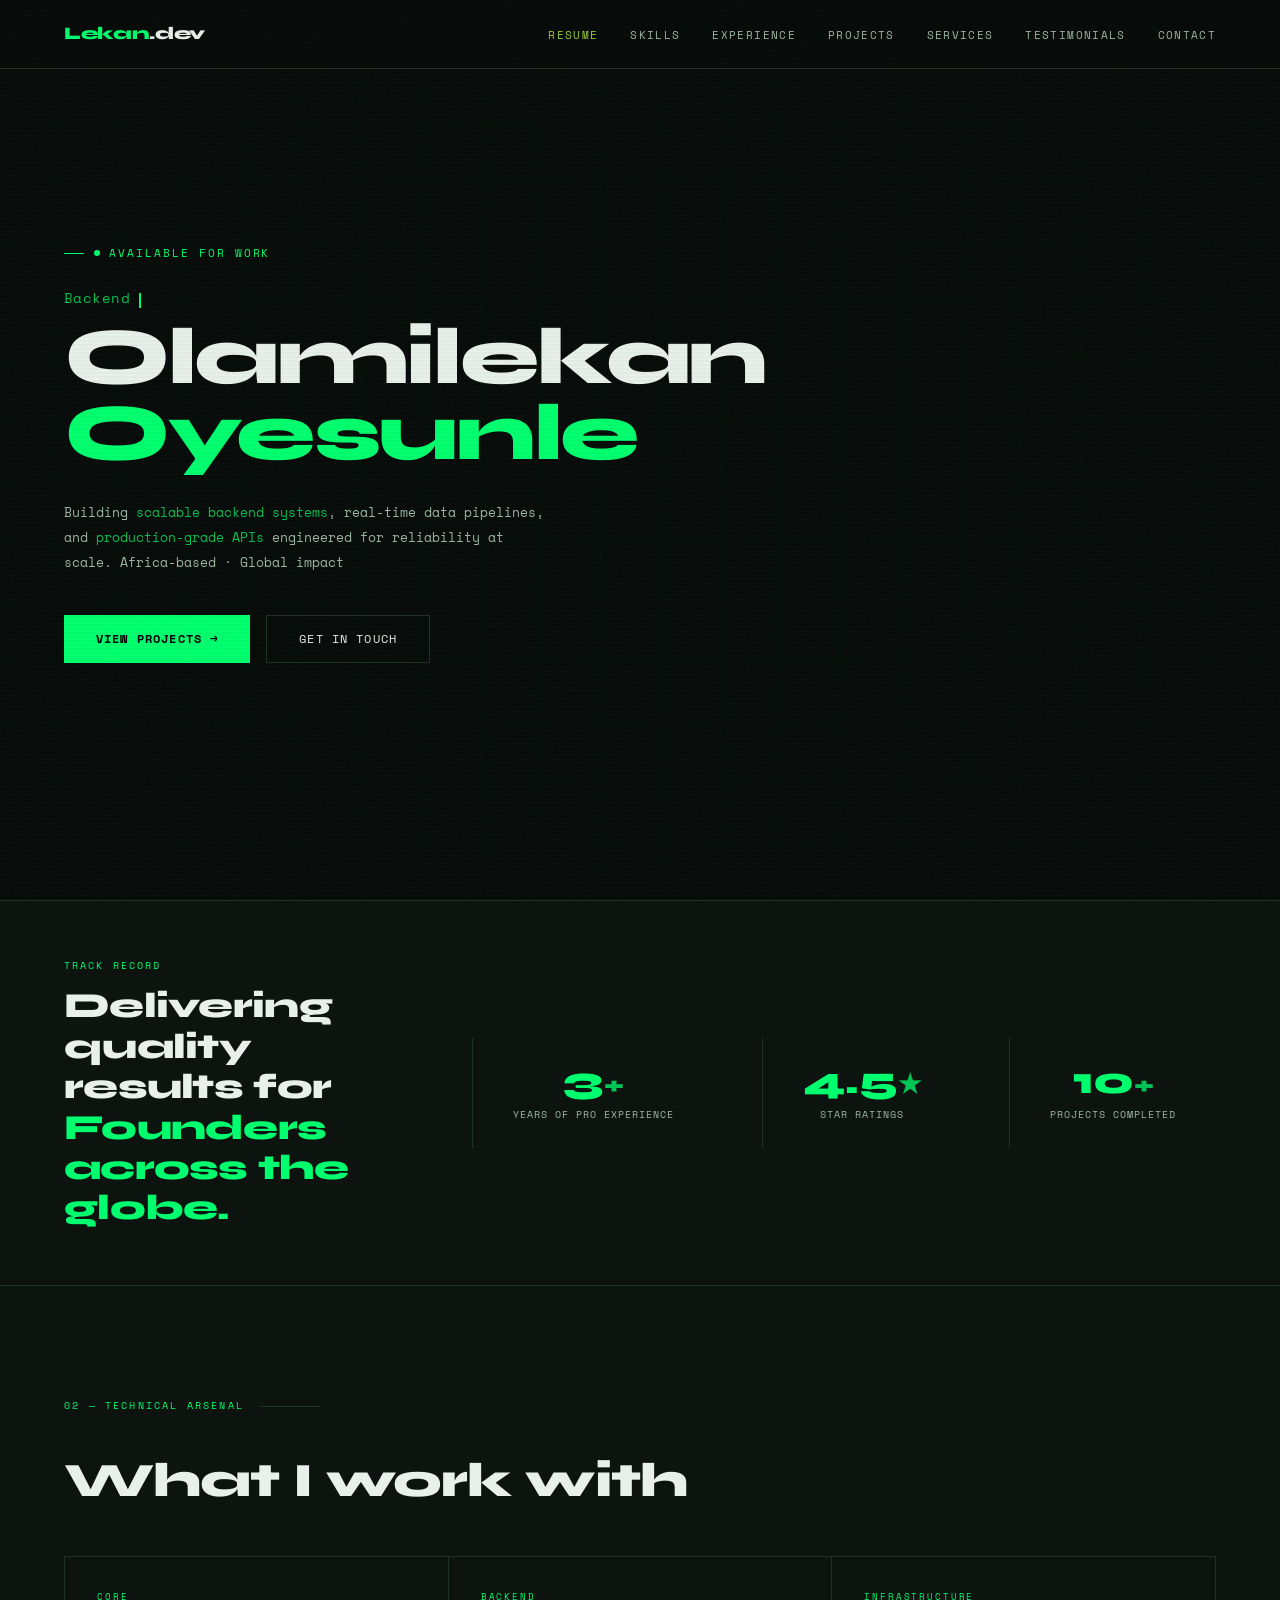
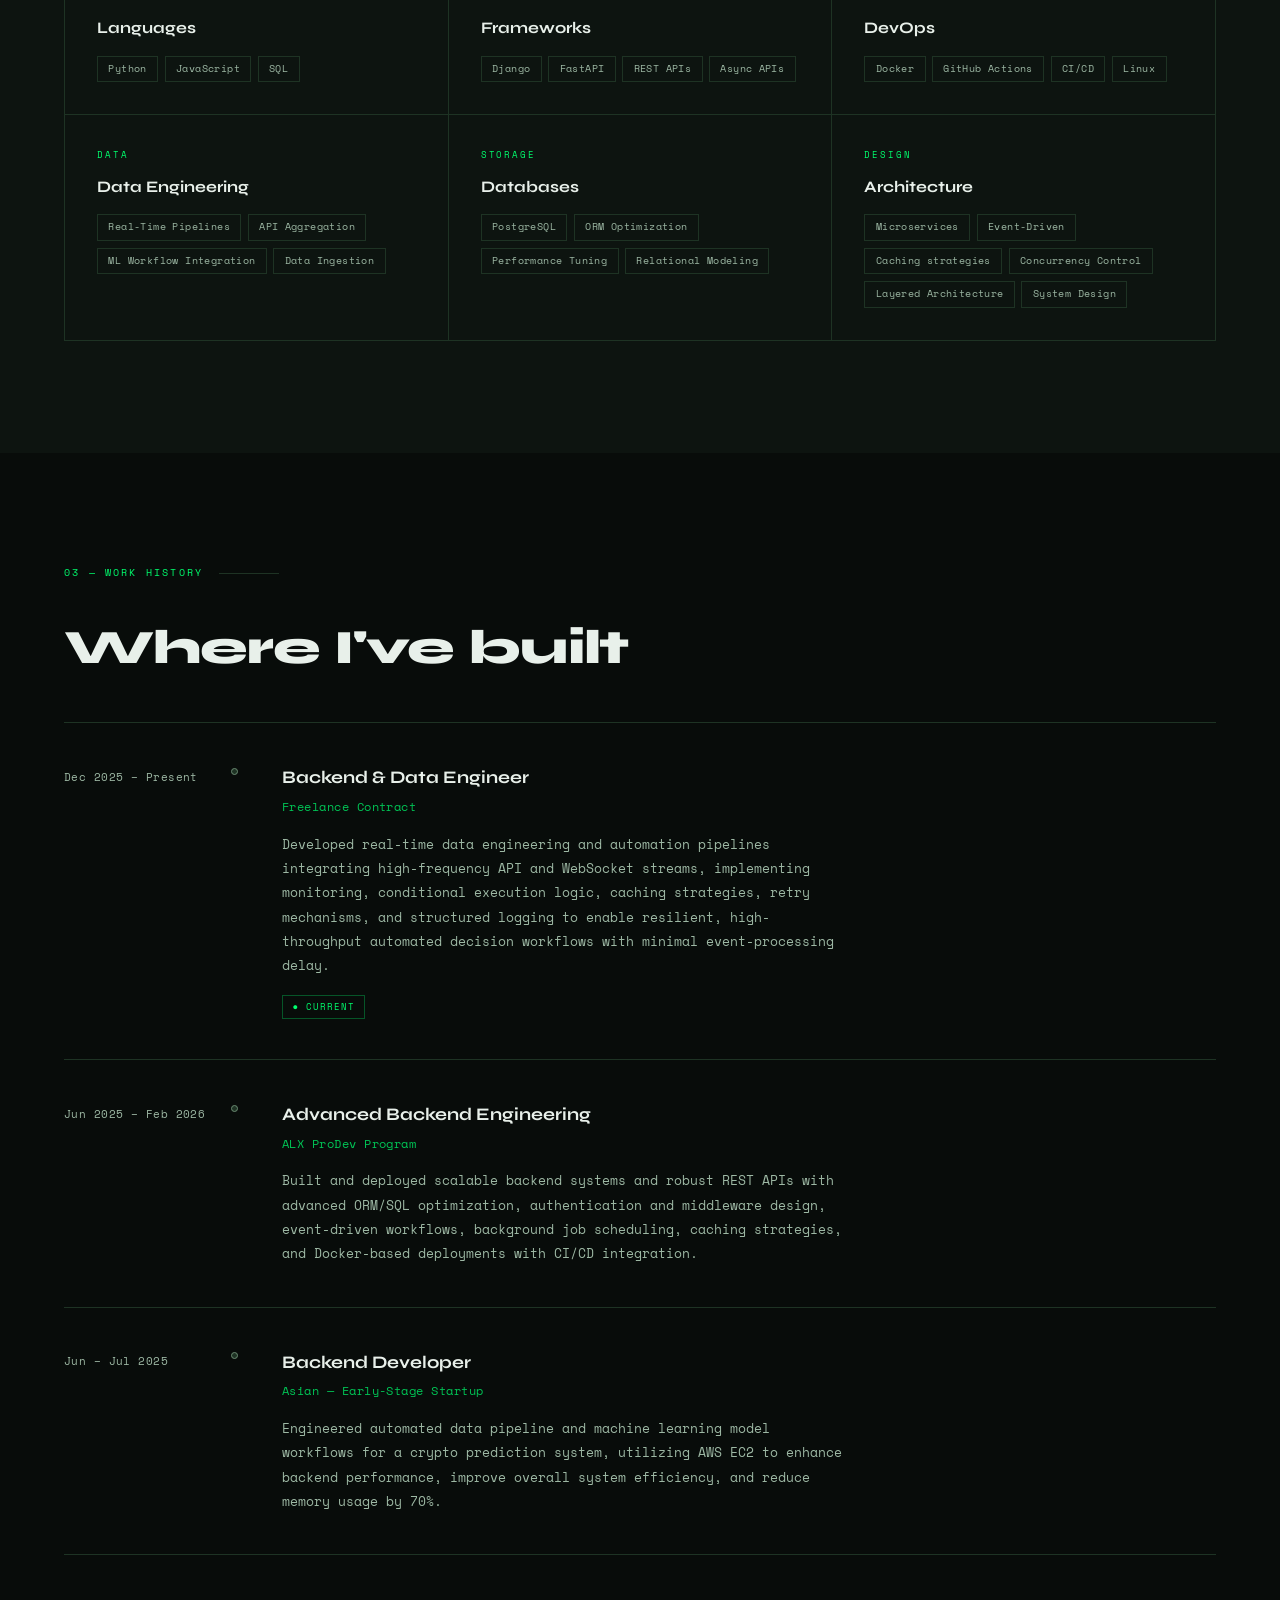
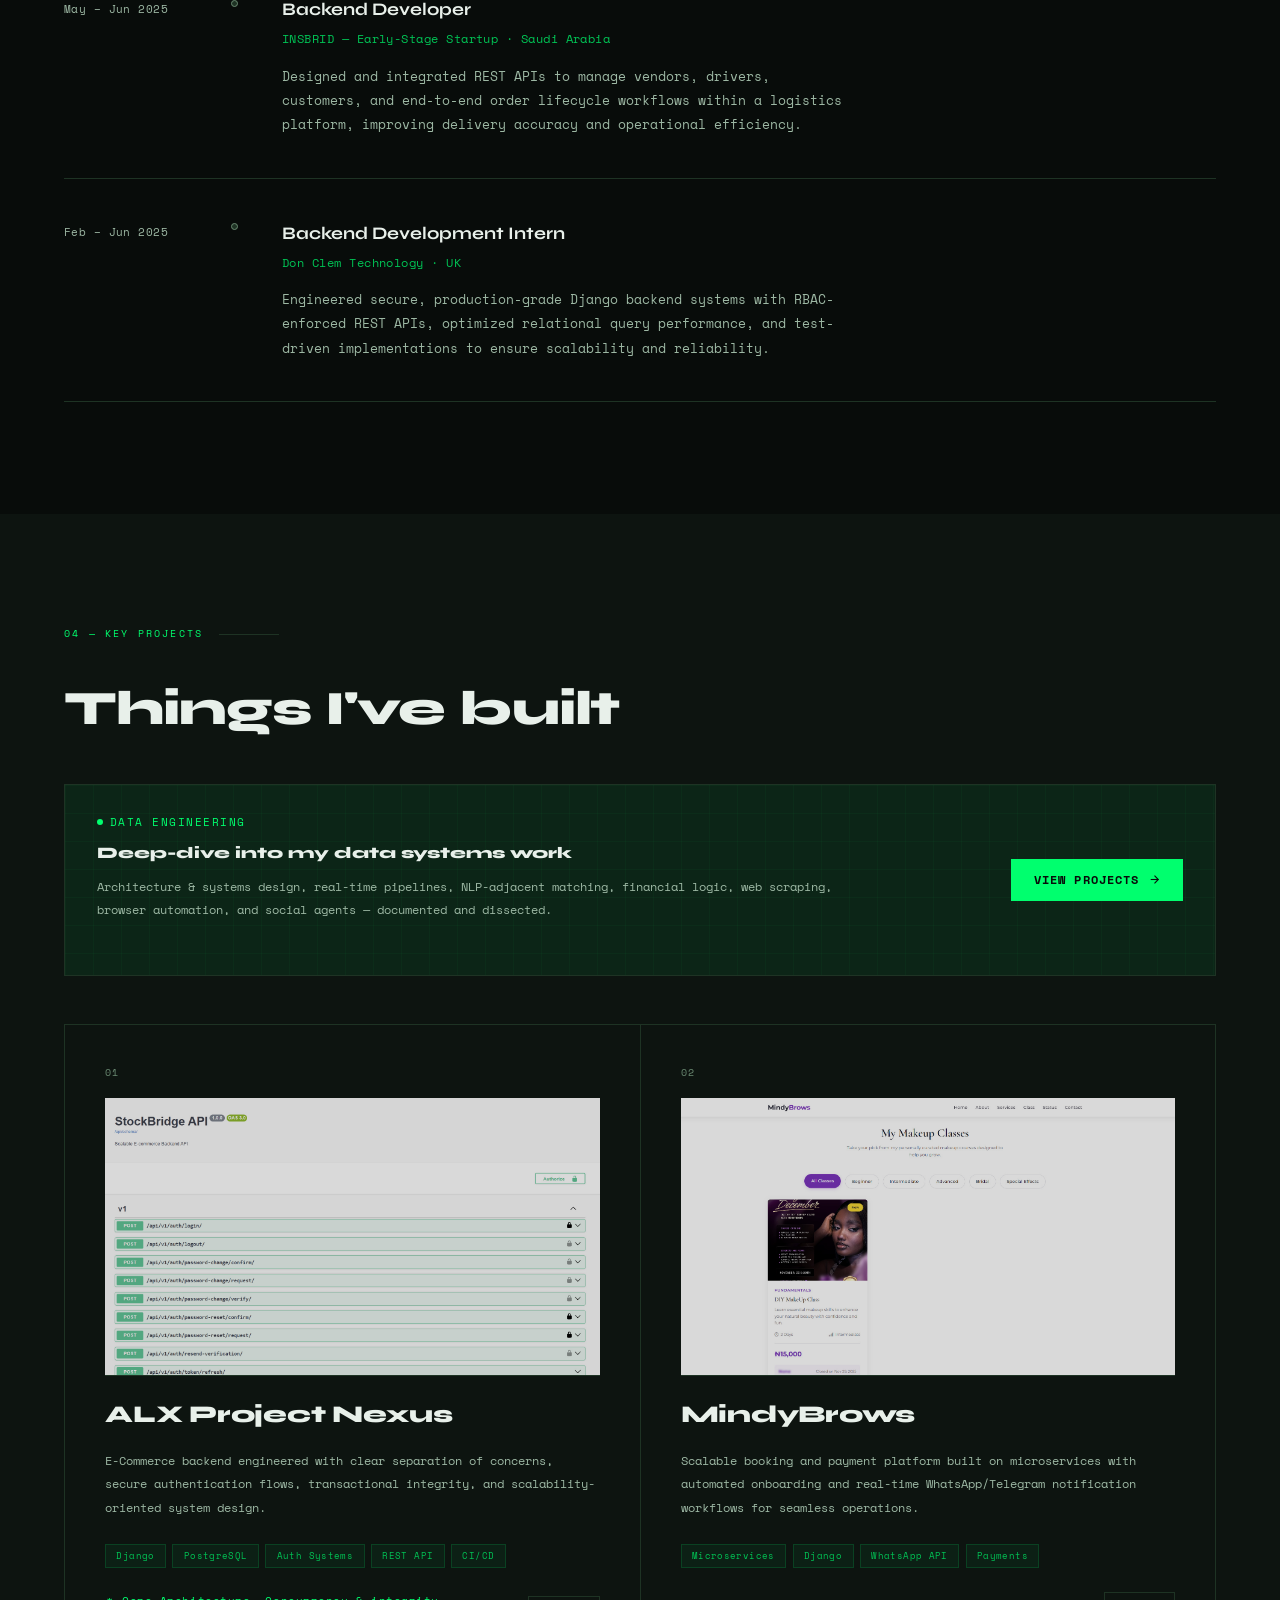
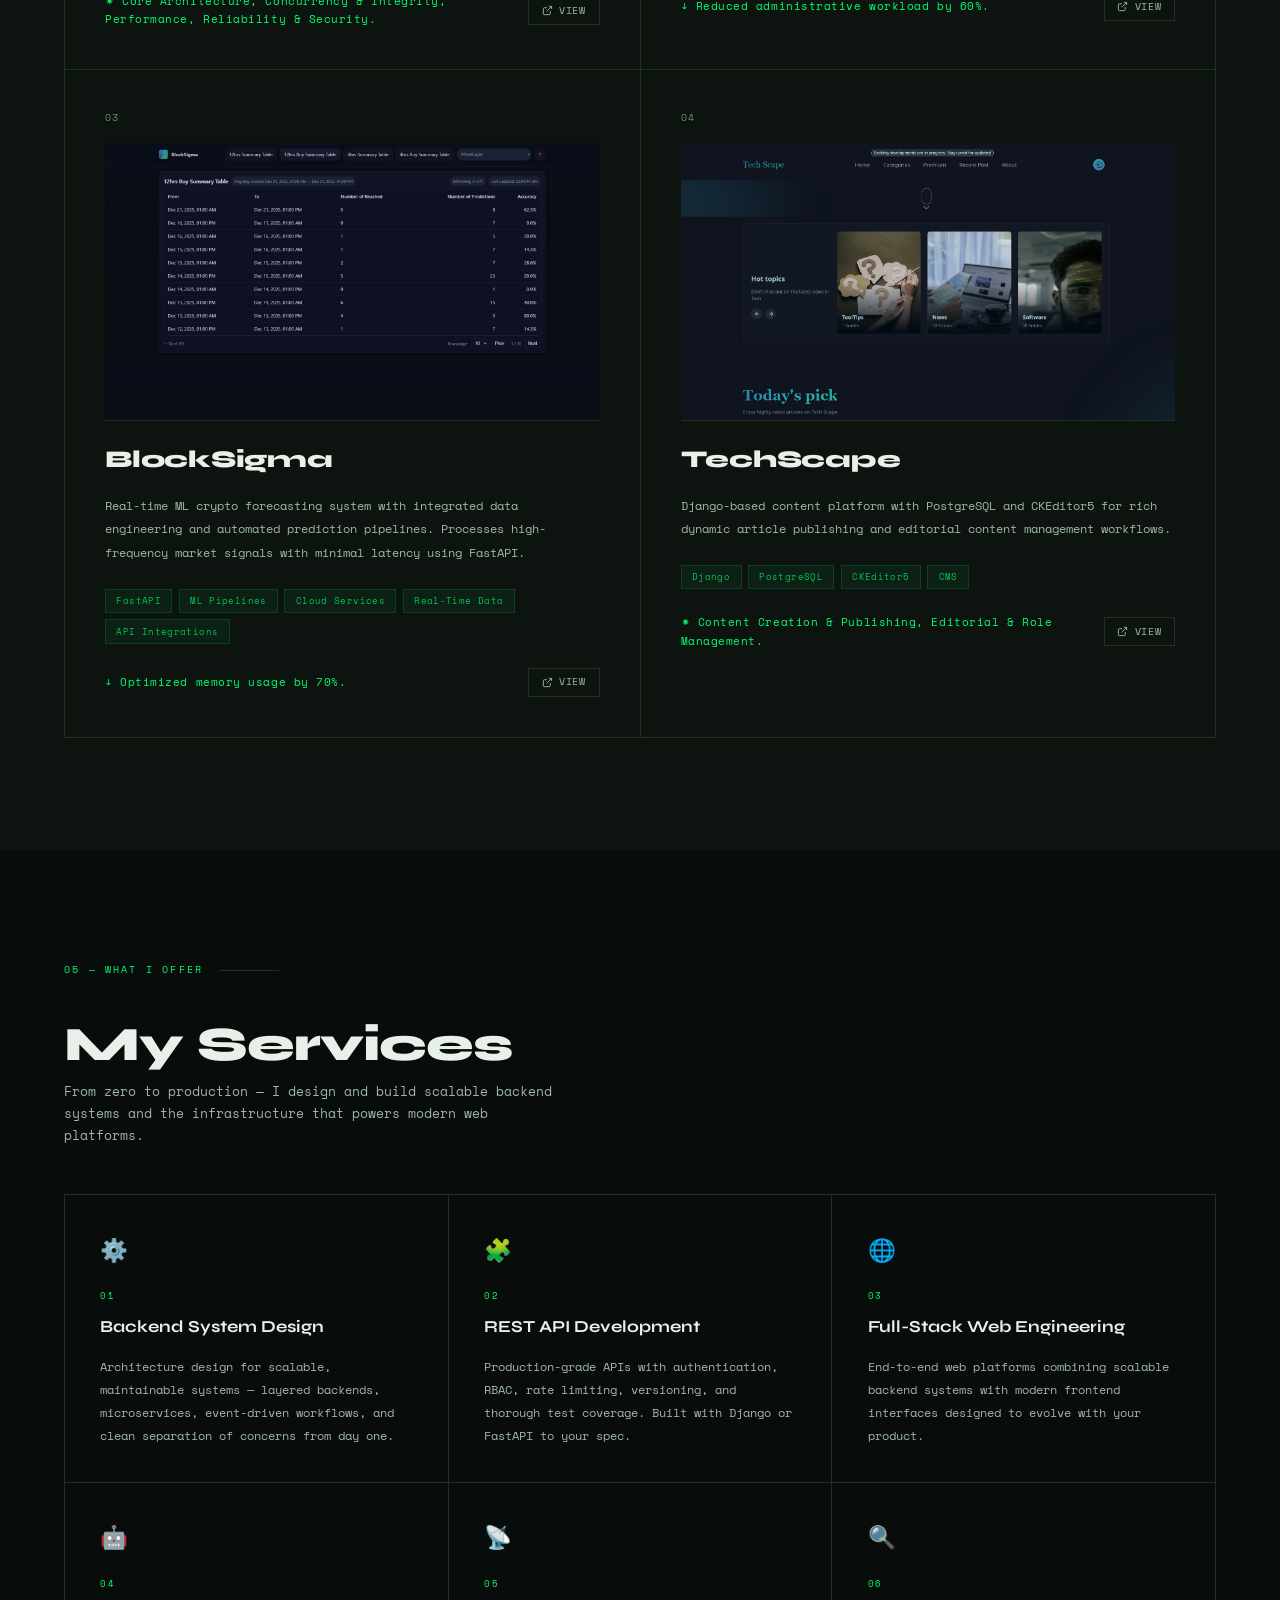
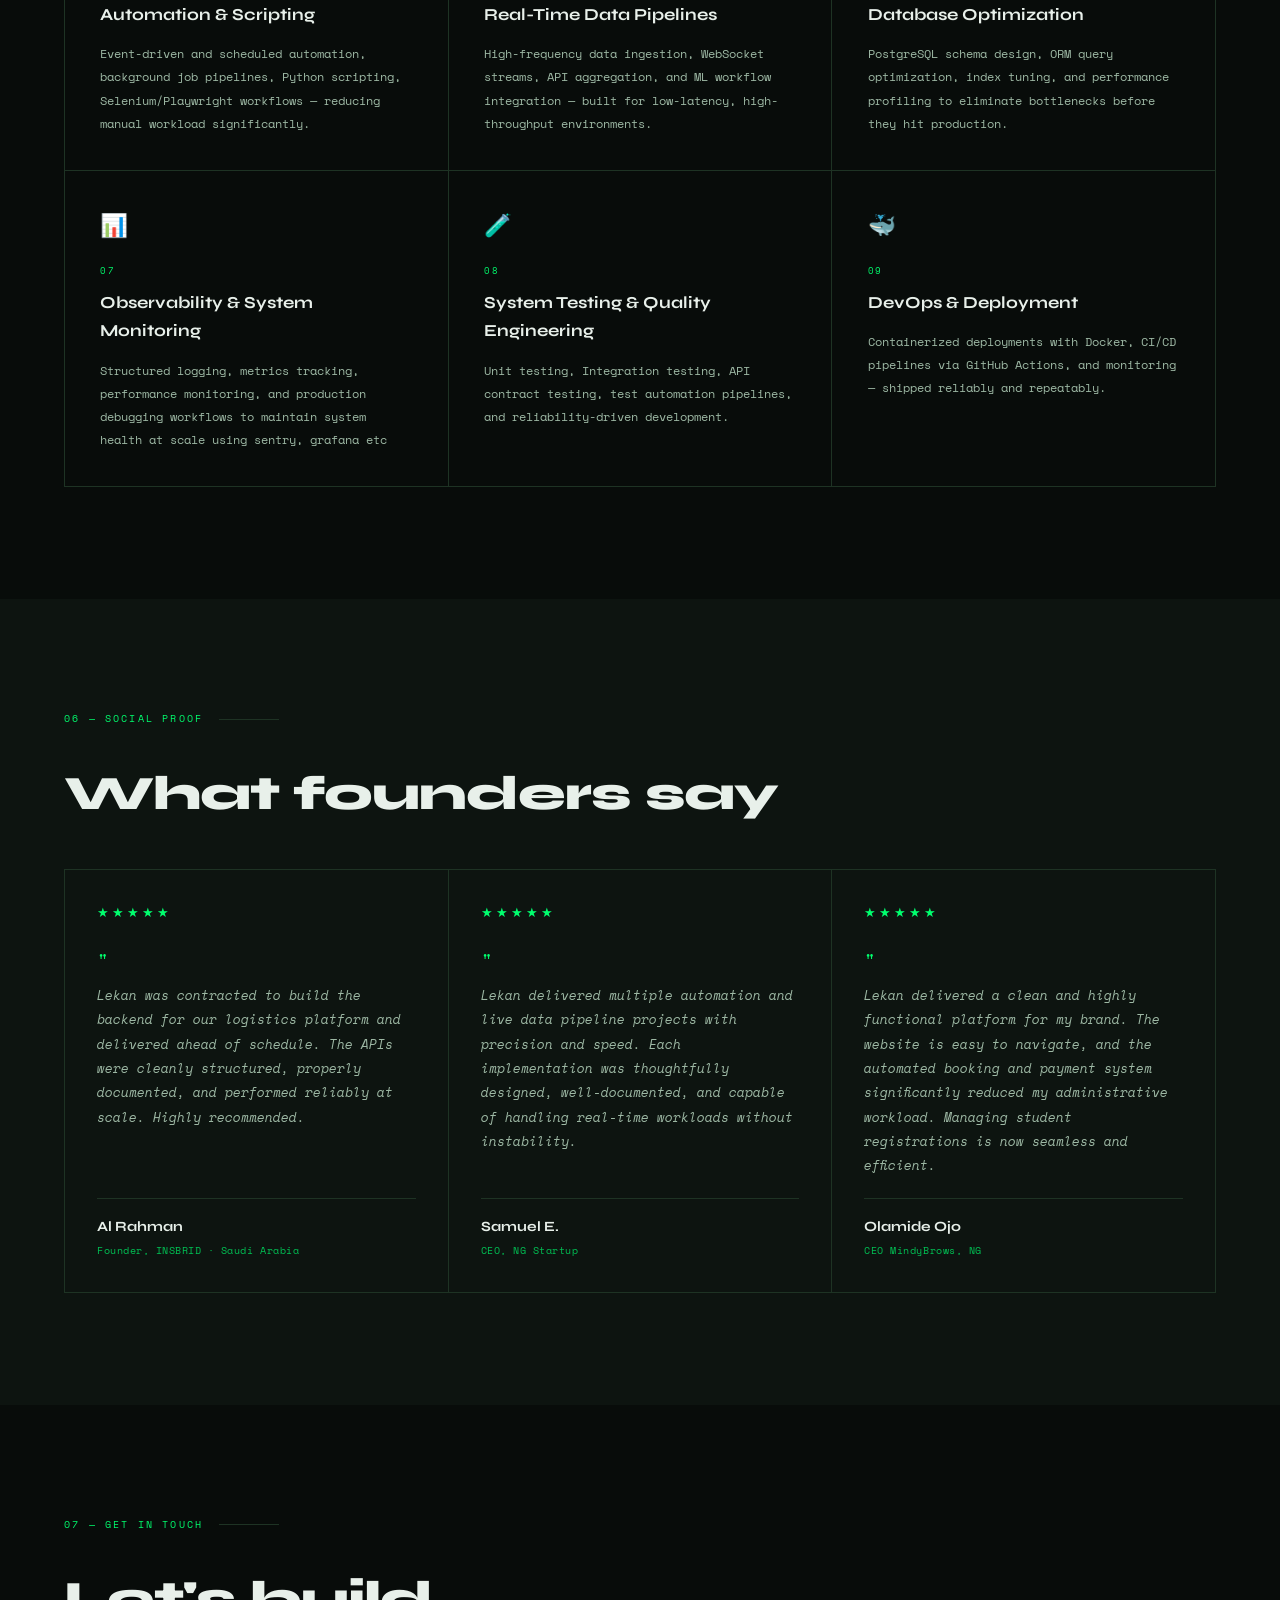
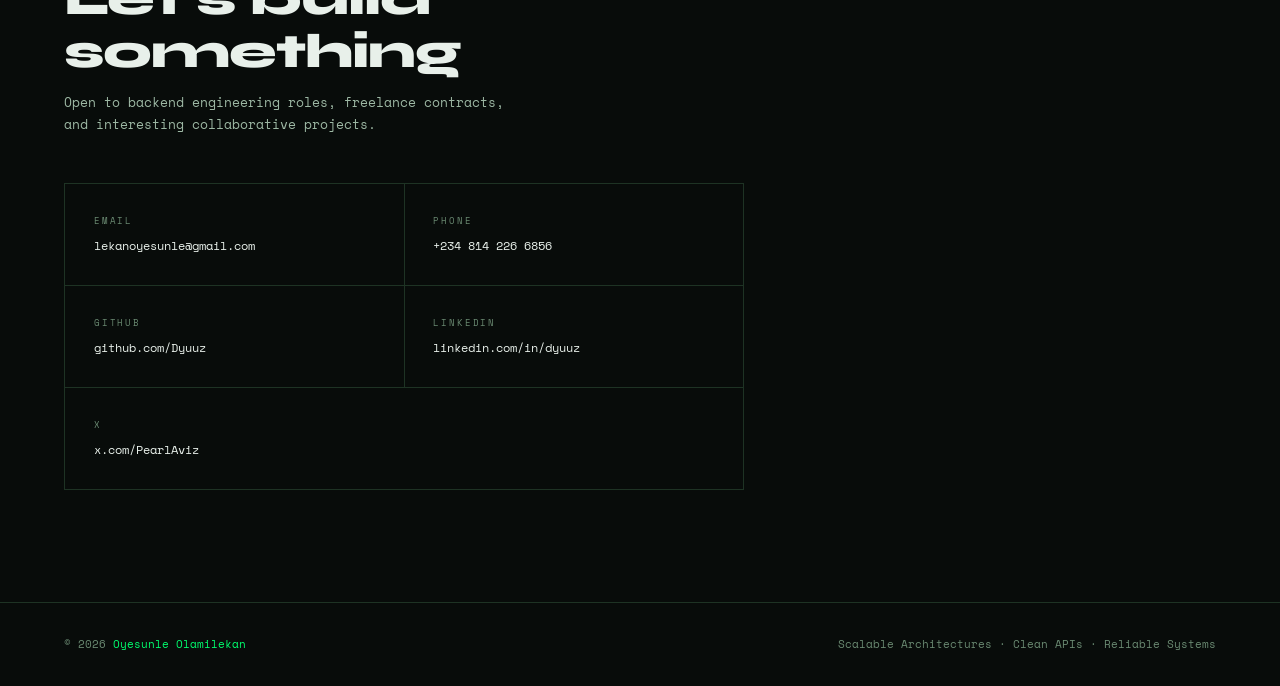
==== index.html @ c76ed1a7 "update: index projects routes" ====
<!DOCTYPE html>
<html lang="en">
<head>
    <meta charset="UTF-8"/>
    <meta name="viewport" content="width=device-width, initial-scale=1.0"/>
    <link rel="preconnect" href="https://fonts.googleapis.com">
    <link href="https://fonts.googleapis.com/css2?family=Space+Mono:wght@400;700&family=Syne:wght@400;700;800&display=swap" rel="stylesheet">
    <link rel="preconnect" href="https://fonts.gstatic.com" crossorigin>
    <link rel='stylesheet' type='text/css' href='CSS/styles.css'>
    <link rel="icon" type="image/png" sizes="32x32" href="/favicon.png">

    <title>Olamilekan Oyesunle | Backend & Data Engineer</title>
    <meta name="description" content="Backend and Data Engineer building scalable APIs, real-time data pipelines, and production-grade distributed systems." />
    <meta name="author" content="Olamilekan Oyesunle">
    <meta name="robots" content="index, follow">
    <link rel="canonical" href="https://lekanoyesunle.com/" />

    <meta property="og:type" content="website" />
    <meta property="og:site_name" content="Olamilekan Oyesunle Portfolio" />
    <meta property="og:title" content="Olamilekan Oyesunle — Backend & Data Engineer" />
    <meta property="og:description" content="Scalable systems. Real-time engineering. Clean architecture." />
    <meta property="og:image" content="https://lekanoyesunle.com/meta.jpg" />
    <meta property="og:url" content="https://lekanoyesunle.com" />

    <meta name="twitter:card" content="summary_large_image" />
    <meta name="twitter:title" content="Olamilekan Oyesunle — Backend & Data Engineer" />
    <meta name="twitter:description" content="Scalable backend systems and real-time data workflows." />
    <meta name="twitter:image" content="https://lekanoyesunle.com/meta.jpg" />

    <!-- Google tag (gtag.js) -->
    <script async src="https://www.googletagmanager.com/gtag/js?id=G-55TB5JM8K6"></script>
    <script>
      window.dataLayer = window.dataLayer || [];
      function gtag(){dataLayer.push(arguments);}
      gtag('js', new Date());

      gtag('config', 'G-55TB5JM8K6');
    </script>

    <script type="application/ld+json">
      {
        "@context": "https://schema.org",
        "@type": "Person",
        "name": "Olamilekan Oyesunle",
        "url": "https://lekanoyesunle.com",
        "image": "https://lekanoyesunle.com/meta.jpg",
        "jobTitle": "Backend & Data Engineer",
        "description": "Backend and Data Engineer building scalable APIs, distributed systems, and real-time data pipelines.",
        "address": {
          "@type": "PostalAddress",
          "addressCountry": "NG"
        },
        "knowsAbout": [
          "Backend Development",
          "Data Engineering",
          "Django",
          "Python",
          "REST APIs",
          "Distributed Systems",
          "Real-time Data Pipelines"
        ],
        "sameAs": [
          "https://www.linkedin.com/in/dyuuz",
          "https://github.com/Dyuuz"
        ]
      }
    </script>
</head>
<body>

<nav>
  <div class="nav-logo">Lekan<span>.dev</span></div>
  <ul class="nav-links">
    <li class="nav-resume">
      <a href="/resume/LekanOye26_Feb.pdf"
        download
        onclick="gtag('event', 'resume_download', {
          event_category: 'engagement',
          event_label: 'Navbar Resume'
        });">
        Resume
      </a>
    </li>
    <li class="nav-link"><a href="#skills" >Skills</a></li>
    <li class="nav-link"><a href="#experience">Experience</a></li>
    <li class="nav-link"><a href="#projects">Projects</a></li>
    <li class="nav-link"><a href="#services">Services</a></li>
    <li class="nav-link"><a href="#testimonials">Testimonials</a></li>
    <li class="nav-link"><a href="#contact">Contact</a></li>
  </ul>
</nav>

<!-- HERO -->
<section class="hero">
  <div class="hero-grid"></div>
  <div class="hero-glow"></div>
  <div class="hero-content">
    <div class="hero-tag"><div class="pulse"></div> Available for work</div>
    <div class="typed-wrap"><span id="typed-text"></span><span class="blink"></span></div>
    <h1 class="hero-name">Olamilekan<br><span class="accent">Oyesunle</span></h1>
    <p class="hero-desc">
      Building <span class="hl">scalable backend systems</span>, real-time data pipelines,
      and <span class="hl">production-grade APIs</span> engineered for reliability at scale.
      Africa-based · Global impact
    </p>
    <div class="hero-actions">
      <a href="#projects" class="btn-primary">View Projects →</a>
      <a href="#contact" class="btn-secondary">Get In Touch</a>
    </div>
  </div>
</section>

<!-- FOUNDER BANNER -->
<div class="founder-banner">
  <div class="founder-left">
    <div class="founder-label">Track Record</div>
    <div class="founder-headline">Delivering quality results for<br><span>Founders across the globe.</span></div>
  </div>
  <div class="founder-stat">
    <div class="founder-stat-num">3<span class="founder-stat-unit">+</span></div>
    <div class="founder-stat-label">Years of Pro Experience</div>
  </div>
  <div class="founder-stat">
    <div class="founder-stat-num">4.5<span class="founder-stat-unit">★</span></div>
    <div class="founder-stat-label">Star Ratings</div>
  </div>
  <div class="founder-stat">
    <div class="founder-stat-num">10<span class="founder-stat-unit">+</span></div>
    <div class="founder-stat-label">Projects Completed</div>
  </div>
</div>

<!-- SKILLS -->
<section id="skills">
  <div class="section-label">02 — Technical Arsenal</div>
  <h2 class="section-title reveal">What I work with</h2>
  <div class="skills-grid">
    <div class="skill-card reveal">
      <div class="skill-card-tag">Core</div>
      <h3>Languages</h3>
      <div class="skill-list"><span class="tag">Python</span><span class="tag">JavaScript</span><span class="tag">SQL</span></div>
    </div>
    <div class="skill-card reveal">
      <div class="skill-card-tag">Backend</div>
      <h3>Frameworks</h3>
      <div class="skill-list"><span class="tag">Django</span><span class="tag">FastAPI</span><span class="tag">REST APIs</span><span class="tag">Async APIs</span></div>
    </div>
    <div class="skill-card reveal">
      <div class="skill-card-tag">Infrastructure</div>
      <h3>DevOps</h3>
      <div class="skill-list"><span class="tag">Docker</span><span class="tag">GitHub Actions</span><span class="tag">CI/CD</span><span class="tag">Linux</span></div>
    </div>
    <div class="skill-card reveal">
      <div class="skill-card-tag">Data</div>
      <h3>Data Engineering</h3>
      <div class="skill-list"><span class="tag">Real-Time Pipelines</span><span class="tag">API Aggregation</span><span class="tag">ML Workflow Integration</span><span class="tag">Data Ingestion</span></div>
    </div>
    <div class="skill-card reveal">
      <div class="skill-card-tag">Storage</div>
      <h3>Databases</h3>
      <div class="skill-list"><span class="tag">PostgreSQL</span><span class="tag">ORM Optimization</span><span class="tag">Performance Tuning</span><span class="tag">Relational Modeling</span></div>
    </div>
    <div class="skill-card reveal">
      <div class="skill-card-tag">Design</div>
      <h3>Architecture</h3>
      <div class="skill-list"><span class="tag">Microservices</span><span class="tag">Event-Driven</span><span class="tag">Caching strategies</span><span class="tag">Concurrency Control</span><span class="tag">Layered Architecture</span><span class="tag">System Design</span></div>
    </div>
  </div>
</section>

<!-- EXPERIENCE -->
<section id="experience">
  <div class="section-label">03 — Work History</div>
  <h2 class="section-title reveal">Where I've built</h2>
  <div class="experience-list">

    <div class="exp-item reveal">
      <div class="exp-date">Dec 2025 – Present</div>
      <div class="exp-dot"></div>
      <div>
        <div class="exp-role">Backend & Data Engineer</div>
        <div class="exp-company">Freelance Contract</div>
        <p class="exp-desc">Developed real-time data engineering and automation pipelines integrating high-frequency API
        and WebSocket streams, implementing monitoring, conditional execution logic, caching
        strategies, retry mechanisms, and structured logging to enable resilient, high-throughput
        automated decision workflows with minimal event-processing delay.</p>
        <span class="exp-badge">● Current</span>
      </div>
    </div>

    <div class="exp-item reveal">
      <div class="exp-date">Jun 2025 – Feb 2026</div>
      <div class="exp-dot"></div>
      <div>
        <div class="exp-role">Advanced Backend Engineering</div>
        <div class="exp-company">ALX ProDev Program</div>
        <p class="exp-desc">Built and deployed scalable backend systems and robust REST APIs with advanced ORM/SQL
        optimization, authentication and middleware design, event-driven workflows, background job
        scheduling, caching strategies, and Docker-based deployments with CI/CD integration.</p>
      </div>
    </div>

    <div class="exp-item reveal">
      <div class="exp-date">Jun – Jul 2025</div>
      <div class="exp-dot"></div>
      <div>
        <div class="exp-role">Backend Developer</div>
        <div class="exp-company">Asian — Early-Stage Startup</div>
        <p class="exp-desc">Engineered automated data pipeline and machine learning model workflows for a crypto
            prediction system, utilizing AWS EC2 to enhance backend performance, improve overall system
            efficiency, and reduce memory usage by 70%.</p>
        <!-- <span class="exp-badge">↓ 70% memory usage</span> -->
      </div>
    </div>

    <div class="exp-item reveal">
      <div class="exp-date">May – Jun 2025</div>
      <div class="exp-dot"></div>
      <div>
        <div class="exp-role">Backend Developer</div>
        <div class="exp-company">INSBRID — Early-Stage Startup · Saudi Arabia</div>
        <p class="exp-desc">Designed and integrated REST APIs to manage vendors, drivers, customers, and end-to-end
        order lifecycle workflows within a logistics platform, improving delivery accuracy and
        operational efficiency.</p>
      </div>
    </div>

    <div class="exp-item reveal">
      <div class="exp-date">Feb – Jun 2025</div>
      <div class="exp-dot"></div>
      <div>
        <div class="exp-role">Backend Development Intern</div>
        <div class="exp-company">Don Clem Technology · UK</div>
        <p class="exp-desc">Engineered secure, production-grade Django backend systems with RBAC-enforced REST APIs,
        optimized relational query performance, and test-driven implementations to ensure scalability
        and reliability.</p>
      </div>
    </div>

  </div>
</section>

<!-- PROJECTS -->
<section id="projects">
  <div class="section-label">04 — Key Projects</div>
  <h2 class="section-title reveal">Things I've built</h2>

    <!-- DATA ENGINEERING SHOWCASE LINK -->
  <div class="de-showcase-banner reveal">
    <div class="de-showcase-left">
      <div class="de-showcase-tag">
        <span class="de-dot"></span> Data Engineering
      </div>
      <div class="de-showcase-title">Deep-dive into my data systems work</div>
      <p class="de-showcase-desc">
        Architecture & systems design, real-time pipelines, NLP-adjacent matching, 
        financial logic, web scraping, browser automation, and social agents — 
        documented and dissected.
      </p>
    </div>
    <a href="/project/data-systems" class="de-showcase-btn">
      View Projects
      <svg width="13" height="13" viewBox="0 0 24 24" fill="none" stroke="currentColor" stroke-width="2"><path d="M5 12h14"/><path d="M12 5l7 7-7 7"/></svg>
    </a>
  </div>
  <div class="projects-grid">

    <div class="project-card reveal">
      <div class="project-num">01</div>
      <div class="project-img-wrap">
        <img src="/img/projects/alx_nexus/alx_nexus2.jpg" alt="ALX Project Nexus" class="project-img" loading="lazy" />
      </div>
      <div class="project-name">ALX Project Nexus</div>
      <p class="project-desc">E-Commerce backend engineered with clear separation of concerns, secure authentication flows, transactional integrity, and scalability-oriented system design.</p>
      <div class="project-tags">
        <span class="project-tag">Django</span><span class="project-tag">PostgreSQL</span><span class="project-tag">Auth Systems</span><span class="project-tag">REST API</span><span class="project-tag">CI/CD</span>
        <!-- <span class="project-tag">Architecture</span><span class="project-tag">Performance</span><span class="project-tag">Security</span> -->
      </div>

      <div class="project-footer">
        <div class="project-highlight">⁕ Core Architecture, Concurrency & integrity, Performance, Reliability & Security.</div>
        <a href="/project/alx-project-nexus" 
          target="_blank"
          class="project-link"
          onclick="gtag('event', 'project_click', {
            event_category: 'engagement',
            event_label: 'ALX Project Nexus',
            transport_type: 'beacon'
          });">
          <svg width="11" height="11" viewBox="0 0 24 24" fill="none" stroke="currentColor" stroke-width="2"><path d="M18 13v6a2 2 0 01-2 2H5a2 2 0 01-2-2V8a2 2 0 012-2h6"/><polyline points="15 3 21 3 21 9"/><line x1="10" y1="14" x2="21" y2="3"/></svg>
          View
        </a>
      </div>
    </div>

    <div class="project-card reveal">
      <div class="project-num">02</div>
      <div class="project-img-wrap">
        <img src="/img/projects/mindy_brows/mindy_class.jpg" alt="MindyBrows" class="project-img" loading="lazy" />
      </div>
      <div class="project-name">MindyBrows</div>
      <p class="project-desc">Scalable booking and payment platform built on microservices with automated onboarding and real-time WhatsApp/Telegram notification workflows for seamless operations.</p>
      <div class="project-tags">
        <span class="project-tag">Microservices</span><span class="project-tag">Django</span><span class="project-tag">WhatsApp API</span><span class="project-tag">Payments</span>
      </div>
      <div class="project-footer">
        <div class="project-highlight">↓ Reduced administrative workload by 60%.</div>
        <a href="/project/mindybrows" 
        target="_blank" 
        class="project-link"
        onclick="gtag('event', 'project_click', {
            event_category: 'engagement',
            event_label: 'MindyBrows',
            transport_type: 'beacon'
          });">
          <svg width="11" height="11" viewBox="0 0 24 24" fill="none" stroke="currentColor" stroke-width="2"><path d="M18 13v6a2 2 0 01-2 2H5a2 2 0 01-2-2V8a2 2 0 012-2h6"/><polyline points="15 3 21 3 21 9"/><line x1="10" y1="14" x2="21" y2="3"/></svg>
          View
        </a>
      </div>
    </div>

    <div class="project-card reveal">
      <div class="project-num">03</div>
      <div class="project-img-wrap">
        <img src="/img/projects/blocksigma/Blocksigma1.jpg" alt="BlockSigma" class="project-img" loading="lazy" />
      </div>
      <div class="project-name">BlockSigma</div>
      <p class="project-desc">Real-time ML crypto forecasting system with integrated data engineering and automated prediction pipelines. Processes high-frequency market signals with minimal latency using FastAPI.</p>
      <div class="project-tags">
        <span class="project-tag">FastAPI</span><span class="project-tag">ML Pipelines</span><span class="project-tag">Cloud Services</span><span class="project-tag">Real-Time Data</span><span class="project-tag">API Integrations</span>
      </div>
      <div class="project-footer">
        <div class="project-highlight">↓ Optimized memory usage by 70%.</div>
        <a href="/project/blocksigma" 
          target="_blank" 
          class="project-link"
          onclick="gtag('event', 'project_click', {
            event_category: 'engagement',
            event_label: 'BlockSigma',
            transport_type: 'beacon'
          });">
          <svg width="11" height="11" viewBox="0 0 24 24" fill="none" stroke="currentColor" stroke-width="2"><path d="M18 13v6a2 2 0 01-2 2H5a2 2 0 01-2-2V8a2 2 0 012-2h6"/><polyline points="15 3 21 3 21 9"/><line x1="10" y1="14" x2="21" y2="3"/></svg>
          View
        </a>
      </div>
    </div>

    <div class="project-card reveal">
      <div class="project-num">04</div>
      <div class="project-img-wrap">
        <img src="/img/projects/techscape/TecscapeTopics.jpg" alt="Tecscape" class="project-img" loading="lazy" />
      </div>
      <div class="project-name">TechScape</div>
      <p class="project-desc">Django-based content platform with PostgreSQL and CKEditor5 for rich dynamic article publishing and editorial content management workflows.</p>
      <div class="project-tags">
        <span class="project-tag">Django</span><span class="project-tag">PostgreSQL</span><span class="project-tag">CKEditor5</span><span class="project-tag">CMS</span>
      </div>
      <div class="project-footer">
        <div class="project-highlight">⁕ Content Creation & Publishing, Editorial & Role Management.</div>
        <a href="/project/techscape" 
          target="_blank" 
          class="project-link"
          onclick="gtag('event', 'project_click', {
            event_category: 'engagement',
            event_label: 'TechScape',
            transport_type: 'beacon'
          });">
          <svg width="11" height="11" viewBox="0 0 24 24" fill="none" stroke="currentColor" stroke-width="2"><path d="M18 13v6a2 2 0 01-2 2H5a2 2 0 01-2-2V8a2 2 0 012-2h6"/><polyline points="15 3 21 3 21 9"/><line x1="10" y1="14" x2="21" y2="3"/></svg>
          View
        </a>
      </div>
    </div>

  </div>
</section>

<!-- SERVICES -->
<section id="services">
  <div class="section-label">05 — What I Offer</div>
  <h2 class="section-title reveal">My Services</h2>
  <p class="reveal" style="color:var(--muted);font-size:0.82rem;max-width:500px;margin-bottom:0;">From zero to production — I design and build scalable backend systems and the infrastructure that powers modern web platforms.</p>
  <div class="services-grid">

    <div class="service-card reveal">
      <div class="service-icon">⚙️</div>
      <div class="service-num">01</div>
      <div class="service-name">Backend System Design</div>
      <p class="service-desc">Architecture design for scalable, maintainable systems — layered backends, microservices, event-driven workflows, and clean separation of concerns from day one.</p>
    </div>

    <div class="service-card reveal">
      <div class="service-icon">🧩</div>
      <div class="service-num">02</div>
      <div class="service-name">REST API Development</div>
      <p class="service-desc">Production-grade APIs with authentication, RBAC, rate limiting, versioning, and thorough test coverage. Built with Django or FastAPI to your spec.</p>
    </div>

    <div class="service-card reveal">
      <div class="service-icon">🌐</div>
      <div class="service-num">03</div>
      <div class="service-name">Full-Stack Web Engineering</div>
      <p class="service-desc">End-to-end web platforms combining scalable backend systems with modern frontend interfaces designed to evolve with your product.</p>
    </div>

    <div class="service-card reveal">
      <div class="service-icon">🤖</div>
      <div class="service-num">04</div>
      <div class="service-name">Automation & Scripting</div>
      <p class="service-desc">Event-driven and scheduled automation, background job pipelines, Python scripting, Selenium/Playwright workflows — reducing manual workload significantly.</p>
    </div>

    <div class="service-card reveal">
      <div class="service-icon">📡</div>
      <div class="service-num">05</div>
      <div class="service-name">Real-Time Data Pipelines</div>
      <p class="service-desc">High-frequency data ingestion, WebSocket streams, API aggregation, and ML workflow integration — built for low-latency, high-throughput environments.</p>
    </div>

    <div class="service-card reveal">
      <div class="service-icon">🔍</div>
      <div class="service-num">06</div>
      <div class="service-name">Database Optimization</div>
      <p class="service-desc">PostgreSQL schema design, ORM query optimization, index tuning, and performance profiling to eliminate bottlenecks before they hit production.</p>
    </div>

    <div class="service-card reveal">
      <div class="service-icon">📊</div>
      <div class="service-num">07</div>
      <div class="service-name">Observability & System Monitoring</div>
      <p class="service-desc">Structured logging, metrics tracking, performance monitoring, and production debugging workflows to maintain system health at scale using sentry, grafana etc</p>
    </div>

    <div class="service-card reveal">
      <div class="service-icon">🧪</div>
      <div class="service-num">08</div>
      <div class="service-name">System Testing & Quality Engineering</div>
      <p class="service-desc">Unit testing, Integration testing, API contract testing, test automation pipelines, and reliability-driven development.</p>
    </div>

    <div class="service-card reveal">
      <div class="service-icon">🐳</div>
      <div class="service-num">09</div>
      <div class="service-name">DevOps & Deployment</div>
      <p class="service-desc">Containerized deployments with Docker, CI/CD pipelines via GitHub Actions, and monitoring — shipped reliably and repeatably.</p>
    </div>

  </div>
</section>

<!-- TESTIMONIALS -->
<section id="testimonials">
  <div class="section-label">06 — Social Proof</div>
  <h2 class="section-title reveal">What founders say</h2>
  <div class="testi-grid">

    <div class="testi-card reveal">
      <div class="testi-stars">
        <span class="star">★</span><span class="star">★</span><span class="star">★</span><span class="star">★</span><span class="star">★</span>
      </div>
      <p class="testi-quote">Lekan was contracted to build the backend for our logistics platform and delivered ahead of schedule. The APIs were cleanly structured, properly documented, and performed reliably at scale. Highly recommended.</p>
      <div class="testi-author">
        <span class="testi-name">Al Rahman</span>
        <span class="testi-role">Founder, INSBRID · Saudi Arabia</span>
      </div>
    </div>

    <div class="testi-card reveal">
      <div class="testi-stars">
        <span class="star">★</span><span class="star">★</span><span class="star">★</span><span class="star">★</span><span class="star">★</span>
      </div>
      <p class="testi-quote">Lekan delivered multiple automation and live data pipeline projects with precision and speed. Each implementation was thoughtfully designed, well-documented, and capable of handling real-time workloads without instability.</p>
      <div class="testi-author">
        <span class="testi-name">Samuel E.</span>
        <span class="testi-role">CEO, NG Startup</span>
      </div>
    </div>

    <div class="testi-card reveal">
      <div class="testi-stars">
        <span class="star">★</span><span class="star">★</span><span class="star">★</span><span class="star">★</span><span class="star">★</span>
      </div>
      <p class="testi-quote">Lekan delivered a clean and highly functional platform for my brand. The website is easy to navigate, and the automated booking and payment system significantly reduced my administrative workload. Managing student registrations is now seamless and efficient.</p>
      <div class="testi-author">
        <span class="testi-name">Olamide Ojo</span>
        <span class="testi-role">CEO MindyBrows, NG</span>
      </div>
    </div>

  </div>
</section>

<!-- CONTACT -->
<section id="contact">
  <div class="section-label">07 — Get In Touch</div>
  <div class="contact-inner">
    <h2 class="section-title reveal">Let's build something</h2>
    <p class="reveal" style="color:var(--muted);font-size:0.8rem;margin:0.8rem 0 0;max-width:440px;">Open to backend engineering roles, freelance contracts, and interesting collaborative projects.</p>
    <div class="contact-grid">
      <div class="contact-item reveal">
        <span class="contact-item-label">Email</span>
        <a href="mailto:lekanoyesunle@gmail.com">lekanoyesunle@gmail.com</a>
      </div>
      <div class="contact-item reveal">
        <span class="contact-item-label">Phone</span>
        <a href="tel:+2348142266856">+234 814 226 6856</a>
      </div>
      <div class="contact-item reveal">
        <span class="contact-item-label">GitHub</span>
        <a href="https://github.com/Dyuuz" target="_blank">github.com/Dyuuz</a>
      </div>
      <div class="contact-item reveal">
        <span class="contact-item-label">LinkedIn</span>
        <a href="https://www.linkedin.com/in/dyuuz" target="_blank">linkedin.com/in/dyuuz</a>
      </div>
      <div class="contact-item reveal" style="grid-column:1/-1;">
        <span class="contact-item-label">X</span>
        <a href="https://x.com/PearlAviz" target="_blank">x.com/PearlAviz</a>
      </div>
    </div>
  </div>
</section>

<footer>
  <span>© 2026 <span class="footer-green">Oyesunle Olamilekan</span></span>
  <span>Scalable Architectures · Clean APIs · Reliable Systems</span>
</footer>

<script src='JS/index.js'></script>
</body>
</html>
---- CSS/styles.css ----
:root {
    --bg: #080c0a;
    --surface: #0d1410;
    --border: #1e3324;
    --green: #00ff6e;
    --green-dim: #00c455;
    --green-muted: rgba(0,255,110,0.07);
    --text: #e8f0ea;
    --muted: #9db8a4;       /* BRIGHTENED — was #5a7060 */
    --muted-dim: #6a8a72;   /* mid tone for secondary use */
    --mono: 'Space Mono', monospace;
    --sans: 'Syne', sans-serif;
}

*, *::before, *::after { box-sizing: border-box; margin: 0; padding: 0; }
html { scroll-behavior: smooth; }

* {
  cursor: default;
}

a, button {
  cursor: pointer;
}

body {
    background: var(--bg);
    color: var(--text);
    font-family: var(--mono);
    font-size: 14px;
    line-height: 1.7;
    overflow-x: hidden;
    cursor: pointer;
}

body::before {
content: ''; position: fixed; inset: 0;
background-image: url("data:image/svg+xml,%3Csvg viewBox='0 0 200 200' xmlns='http://www.w3.org/2000/svg'%3E%3Cfilter id='n'%3E%3CfeTurbulence type='fractalNoise' baseFrequency='0.85' numOctaves='4' stitchTiles='stitch'/%3E%3C/filter%3E%3Crect width='100%25' height='100%25' filter='url(%23n)' opacity='0.05'/%3E%3C/svg%3E");
pointer-events: none; z-index: 1000; opacity: 0.4;
}
body::after {
content: ''; position: fixed; inset: 0;
background: repeating-linear-gradient(0deg,transparent,transparent 2px,rgba(0,0,0,0.02) 2px,rgba(0,0,0,0.02) 4px);
pointer-events: none; z-index: 999;
}

/* NAV */
nav {
position: fixed; top: 0; left: 0; right: 0; z-index: 200;
display: flex; justify-content: space-between; align-items: center;
padding: 1.2rem 4rem;
background: rgba(8,12,10,0.92); backdrop-filter: blur(16px);
border-bottom: 1px solid var(--border);
}
.nav-logo { font-family: var(--sans); font-weight: 800; font-size: 1.1rem; color: var(--green); letter-spacing: -0.02em; }
.nav-logo span { color: var(--text); }
.nav-links { display: flex; gap: 2rem; list-style: none; }
.nav-links a { color: var(--muted); text-decoration: none; font-size: 0.7rem; letter-spacing: 0.12em; text-transform: uppercase; transition: color 0.2s; cursor: pointer; }
.nav-links a:hover { color: var(--green); }
.nav-resume a {color: yellowgreen;}

/* HERO */
.hero { min-height: 100vh; display: flex; align-items: center; padding: 0 4rem; position: relative; overflow: hidden; }
.hero-grid {
position: absolute; inset: 0;
background-image: linear-gradient(rgba(0,255,110,0.025) 1px,transparent 1px), linear-gradient(90deg,rgba(0,255,110,0.025) 1px,transparent 1px);
background-size: 60px 60px;
mask-image: radial-gradient(ellipse 80% 80% at 50% 50%, black 30%, transparent 100%);
}
.hero-glow {
position: absolute; width: 600px; height: 600px;
/* background: radial-gradient(circle, rgba(0,255,110,0.06) 0%, transparent 70%); */
background: radial-gradient(circle, rgba(0, 255, 110, 0) 0%, transparent 70%);
top: 50%; left: 60%; transform: translate(-50%,-50%); pointer-events: none;
}
.hero-content { position: relative; max-width: 900px; }
.hero-tag {
display: inline-flex; align-items: center; gap: 0.6rem;
font-size: 0.68rem; letter-spacing: 0.18em; text-transform: uppercase;
color: var(--green); margin-bottom: 1.5rem;
}
.hero-tag::before { content: ''; width: 20px; height: 1px; background: var(--green); }
.pulse { width: 6px; height: 6px; border-radius: 50%; background: var(--green); animation: pulse 2s ease-in-out infinite; }
@keyframes pulse { 0%,100%{opacity:1;transform:scale(1)} 50%{opacity:0.4;transform:scale(0.7)} }
.hero-name { font-family: var(--sans); font-size: clamp(2.4rem, 9vw, 5rem); font-weight: 800; line-height: 0.95; letter-spacing: -0.03em; margin-bottom: 0.5rem; }
.hero-name .accent { color: var(--green); }
.typed-wrap { font-size: 0.9rem; color: var(--green-dim); margin-bottom: 0.5rem; letter-spacing: 0.03em; }
#typed-text { display: inline; }
.blink { display: inline-block; width: 2px; height: 1.1em; background: var(--green); vertical-align: text-bottom; animation: blink 1s step-end infinite; }
@keyframes blink { 50%{opacity:0} }
.hero-desc { font-size: 0.82rem; color: var(--muted); margin: 1.8rem 0 2.5rem; max-width: 480px; line-height: 1.9; }
.hero-desc .hl { color: var(--green-dim); }
.hero-actions { display: flex; gap: 1rem; flex-wrap: wrap; }

.btn-primary {
display: inline-flex; align-items: center; gap: 0.5rem; padding: 0.85rem 2rem;
background: var(--green); color: #000; font-family: var(--mono); font-size: 0.72rem;
font-weight: 700; letter-spacing: 0.1em; text-transform: uppercase; text-decoration: none;
border: none; cursor: pointer; transition: transform 0.2s, box-shadow 0.2s;
}
.btn-primary:hover { transform: translate(-3px,-3px); box-shadow: 3px 3px 0 #009940; }
.btn-secondary {
display: inline-flex; align-items: center; gap: 0.5rem; padding: 0.85rem 2rem;
background: transparent; color: var(--text); font-family: var(--mono); font-size: 0.72rem;
letter-spacing: 0.1em; text-transform: uppercase; text-decoration: none;
border: 1px solid var(--border); cursor: pointer; transition: border-color 0.2s, color 0.2s, transform 0.2s;
}
.btn-secondary:hover { border-color: var(--green); color: var(--green); transform: translate(-3px,-3px); }

/* FOUNDER BANNER */
.founder-banner {
background: var(--surface);
border-top: 1px solid var(--border);
border-bottom: 1px solid var(--border);
padding: 3.5rem 4rem;
display: flex; align-items: center; justify-content: space-between; gap: 3rem;
flex-wrap: wrap;
}
.founder-left { flex: 1; min-width: 260px; }
.founder-label { font-size: 0.6rem; letter-spacing: 0.22em; text-transform: uppercase; color: var(--green); margin-bottom: 0.8rem; }
.founder-headline {
font-family: var(--sans); font-size: clamp(1.4rem, 3vw, 2.2rem);
font-weight: 800; letter-spacing: -0.02em; line-height: 1.15; color: var(--text);
}
.founder-headline span { color: var(--green); }
.founder-stats { display: flex; gap: 0; }
.founder-stat {
padding: 1.5rem 2.5rem; border-left: 1px solid var(--border);
text-align: center; transition: background 0.2s;
}
.founder-stat:first-child { border-left: none; }
.founder-stat:hover { background: var(--green-muted); }
.founder-stat-num { font-family: var(--sans); font-size: 2.4rem; font-weight: 800; color: var(--green); line-height: 1; }
.founder-stat-unit { color: var(--green-dim); font-size: 1.6rem; }
.founder-stat-label { font-size: 0.62rem; letter-spacing: 0.1em; text-transform: uppercase; color: var(--muted); margin-top: 0.4rem; }

/* SECTION */
section { padding: 7rem 4rem; }
.section-label { font-size: 0.62rem; letter-spacing: 0.22em; text-transform: uppercase; color: var(--green); margin-bottom: 2.5rem; display: flex; align-items: center; gap: 1rem; }
.section-label::after { content: ''; flex: 1; height: 1px; background: var(--border); max-width: 60px; }
.section-title { font-family: var(--sans); font-size: clamp(1.8rem,4vw,3rem); font-weight: 800; letter-spacing: -0.02em; margin-bottom: 0.5rem; line-height: 1.1; }

/* SKILLS */
#skills { background: var(--surface); }
.skills-grid { display: grid; grid-template-columns: repeat(3,1fr); gap: 1px; background: var(--border); border: 1px solid var(--border); margin-top: 3rem; }
.skill-card { background: var(--surface); padding: 2rem; transition: background 0.25s; }
.skill-card:hover { background: var(--green-muted); }
.skill-card-tag { font-size: 0.58rem; letter-spacing: 0.2em; text-transform: uppercase; color: var(--green); margin-bottom: 0.6rem; }
.skill-card h3 { font-family: var(--sans); font-size: 1rem; font-weight: 700; margin-bottom: 0.9rem; }
.skill-list { display: flex; flex-wrap: wrap; gap: 0.4rem; }
.tag { font-size: 0.62rem; padding: 0.25rem 0.65rem; border: 1px solid var(--border); color: var(--muted); letter-spacing: 0.04em; transition: border-color 0.2s, color 0.2s; }
.skill-card:hover .tag { border-color: rgba(0,255,110,0.2); color: var(--text); }

/* EXPERIENCE */
.experience-list { margin-top: 3rem; }
.exp-item { display: grid; grid-template-columns: 170px 1fr; gap: 3rem; padding: 2.5rem 0; border-bottom: 1px solid var(--border); position: relative; }
.exp-item:first-child { border-top: 1px solid var(--border); }
.exp-dot { position: absolute; left: 167px; top: 2.8rem; width: 7px; height: 7px; border-radius: 50%; background: var(--border); border: 1px solid var(--muted-dim); transition: background 0.2s, border-color 0.2s; }
.exp-item:hover .exp-dot { background: var(--green); border-color: var(--green); }
.exp-date { font-size: 0.68rem; color: var(--muted); padding-top: 0.3rem; letter-spacing: 0.04em; }
.exp-role { font-family: var(--sans); font-size: 1.1rem; font-weight: 700; margin-bottom: 0.25rem; }
.exp-company { font-size: 0.72rem; color: var(--green-dim); margin-bottom: 1rem; letter-spacing: 0.04em; }
.exp-desc { font-size: 0.8rem; color: var(--muted); line-height: 1.9; max-width: 560px; }
.exp-badge { display: inline-block; font-size: 0.58rem; padding: 0.2rem 0.6rem; border: 1px solid rgba(0,255,110,0.3); color: var(--green); letter-spacing: 0.1em; text-transform: uppercase; margin-top: 1rem; }
.exp-item:hover .exp-desc {
  color: var(--text);
}

/* PROJECTS */
#projects { background: var(--surface); }
.projects-grid { display: grid; grid-template-columns: repeat(2,1fr); gap: 1px; background: var(--border); border: 1px solid var(--border); margin-top: 3rem; }
.project-card { background: var(--surface); padding: 2.5rem; position: relative; overflow: hidden; transition: background 0.3s; cursor: pointer; }
.project-card::after { content: ''; position: absolute; bottom: 0; left: 0; width: 100%; height: 2px; background: var(--green); transform: scaleX(0); transform-origin: left; transition: transform 0.35s ease; }
.project-card:hover { background: var(--green-muted); }
/* .project-card:hover::after { transform: scaleX(1); } */
.project-num { font-size: 0.62rem; color: var(--muted-dim); letter-spacing: 0.12em; margin-bottom: 1rem; }
.project-name { font-family: var(--sans); font-size: 1.5rem; font-weight: 800; margin-bottom: 0.8rem; letter-spacing: -0.01em; }
.project-desc { font-size: 0.78rem; color: var(--muted); line-height: 1.9; margin-bottom: 1.5rem; }
.project-tags { display: flex; flex-wrap: wrap; gap: 0.4rem; margin-bottom: 1.5rem; }
.project-tag { font-size: 0.58rem; padding: 0.2rem 0.65rem; background: rgba(0,255,110,0.05); color: var(--green-dim); border: 1px solid rgba(0,255,110,0.15); letter-spacing: 0.04em; }
.project-footer { display: flex; align-items: center; justify-content: space-between; }
.project-highlight { font-size: 0.68rem; color: var(--green); letter-spacing: 0.05em; }
.project-link {
display: inline-flex; align-items: center; gap: 0.4rem;
font-size: 0.65rem; color: var(--muted); text-decoration: none;
border: 1px solid var(--border); padding: 0.3rem 0.8rem;
letter-spacing: 0.06em; text-transform: uppercase;
transition: color 0.2s, border-color 0.2s; cursor: pointer;
}
.project-link:hover { color: var(--green); border-color: var(--green); }
.project-link svg { transition: transform 0.2s; }
.project-link:hover svg { transform: translate(2px,-2px); }
.project-card:hover .project-desc {
  color: var(--text);
}
.project-card:hover .project-num {
  color: var(--text);
}

/* SERVICES */
#services { }
.services-grid { display: grid; grid-template-columns: repeat(3,1fr); gap: 1px; background: var(--border); border: 1px solid var(--border); margin-top: 3rem; }
.service-card { background: var(--bg); padding: 2.2rem; transition: background 0.25s; position: relative; overflow: hidden; }
.service-card:hover { background: var(--green-muted); }
.service-icon { font-size: 1.4rem; margin-bottom: 1.2rem; filter: grayscale(0); }
.service-num { font-size: 0.58rem; letter-spacing: 0.2em; text-transform: uppercase; color: var(--green); margin-bottom: 0.6rem; }
.service-name { font-family: var(--sans); font-size: 1.05rem; font-weight: 700; margin-bottom: 0.8rem; }
.service-desc { font-size: 0.78rem; color: var(--muted); line-height: 1.85; }
.service-card:hover .service-desc {
  color: var(--text);
}
.service-card::before {
content: ''; position: absolute; top: 0; left: 0; width: 3px; height: 0;
background: var(--green); transition: height 0.3s ease;
}
/* .service-card:hover::before { height: 100%; } */

/* TESTIMONIALS */
#testimonials { background: var(--surface); }
.testi-grid { display: grid; grid-template-columns: repeat(3,1fr); gap: 1px; background: var(--border); border: 1px solid var(--border); margin-top: 3rem; }
.testi-card { background: var(--surface); padding: 2rem; display: flex; flex-direction: column; gap: 1.2rem; transition: background 0.25s; }
.testi-card:hover { background: var(--green-muted); }
.testi-stars { display: flex; gap: 3px; }
.star { color: var(--green); font-size: 0.8rem; }
.testi-quote { font-size: 0.8rem; color: var(--muted); line-height: 1.9; font-style: italic; flex: 1; }
.testi-quote::before { content: '"'; color: var(--green); font-size: 1.2rem; font-style: normal; display: block; margin-bottom: 0.3rem; }
.testi-author { display: flex; flex-direction: column; gap: 0.2rem; padding-top: 1rem; border-top: 1px solid var(--border); }
.testi-name { font-family: var(--sans); font-size: 0.88rem; font-weight: 700; }
.testi-role { font-size: 0.65rem; color: var(--green-dim); letter-spacing: 0.05em; }
.testi-card:hover .testi-quote {
  color: var(--text);
}

/* CONTACT */
.contact-inner { max-width: 680px; }
.contact-grid { display: grid; grid-template-columns: 1fr 1fr; gap: 1px; background: var(--border); border: 1px solid var(--border); margin-top: 3rem; }
.contact-item { background: var(--bg); padding: 1.8rem; display: flex; flex-direction: column; gap: 0.4rem; transition: background 0.2s; }
.contact-item:hover { background: var(--green-muted); }
.contact-item-label { font-size: 0.58rem; letter-spacing: 0.2em; text-transform: uppercase; color: var(--muted-dim); }
.contact-item a { color: var(--text); text-decoration: none; font-size: 0.78rem; transition: color 0.2s; cursor: pointer; }
.contact-item:hover a { color: var(--green); }

footer { border-top: 1px solid var(--border); padding: 2rem 4rem; display: flex; justify-content: space-between; align-items: center; font-size: 0.68rem; color: var(--muted-dim); }
.footer-green { color: var(--green); }

.reveal { opacity: 0; transform: translateY(28px); transition: opacity 0.65s ease, transform 0.65s ease; }
.reveal.visible { opacity: 1; transform: translateY(0); }

/* RESPONSIVE */
@media (max-width: 1024px) {
.services-grid { grid-template-columns: repeat(2,1fr); }
.testi-grid { grid-template-columns: repeat(2,1fr); }
}
@media (max-width: 990px) {
.nav-resume a {color: white;}
.nav-link { display: none; }
}
@media (max-width: 768px) {
.skills-grid { grid-template-columns: 1fr 1fr; }
.projects-grid { grid-template-columns: 1fr; }
.founder-stats { flex-wrap: wrap; }
.founder-stat { border-left: none; border-top: 1px solid var(--border); flex: 1 1 120px; }
}
@media (max-width: 640px) {
nav { padding: 1rem 1.5rem; }
section { padding: 5rem 1.5rem; }
.hero { padding: 0 1.5rem; }
.founder-banner { padding: 2.5rem 1.5rem; }
.skills-grid { grid-template-columns: 1fr; }
.services-grid { grid-template-columns: 1fr; }
.testi-grid { grid-template-columns: 1fr; }
.exp-item { grid-template-columns: 1fr; gap: 0.5rem; }
.exp-dot { display: none; }
.contact-grid { grid-template-columns: 1fr; }
footer { flex-direction: column; gap: 1rem; text-align: center; padding: 2rem 1.5rem; }
}
/* PROJECT CARD IMAGE */
.project-img-wrap {
  width: 100%;
  aspect-ratio: 16/9;
  overflow: hidden;
  border-bottom: 1px solid var(--border);
  margin-bottom: 1.2rem;
  position: relative;
}

.project-img {
  width: 100%;
  height: 100%;
  object-fit: cover;
  object-position: top;
  display: block;
  filter: grayscale(25%) brightness(0.85);
  transition: filter 0.4s ease, transform 0.5s ease;
}

.project-card:hover .project-img {
  filter: grayscale(0%) brightness(1);
  transform: scale(1.03);
}

/* DATA ENGINEERING SHOWCASE BANNER */
.de-showcase-banner {
  display: flex;
  align-items: center;
  justify-content: space-between;
  gap: 2rem;
  border: 1px solid var(--border);
  background: var(--green-muted);
  padding: 1.8rem 2rem;
  margin-bottom: 3rem;
  margin-top: 3rem;
  position: relative;
  overflow: hidden;
}

/* subtle grid texture behind the banner */
.de-showcase-banner::before {
  content: '';
  position: absolute;
  inset: 0;
  background-image:
    linear-gradient(rgba(0,255,110,0.03) 1px, transparent 1px),
    linear-gradient(90deg, rgba(0,255,110,0.03) 1px, transparent 1px);
  background-size: 28px 28px;
  pointer-events: none;
}

.de-showcase-banner:hover .de-showcase-desc {
  color: var(--text);
}

.de-showcase-left {
  position: relative;
  z-index: 1;
}

.de-showcase-tag {
  display: flex;
  align-items: center;
  gap: 7px;
  font-size: 0.66rem;
  letter-spacing: 0.14em;
  text-transform: uppercase;
  color: var(--green);
  margin-bottom: 0.5rem;
}

.de-dot {
  display: inline-block;
  width: 6px;
  height: 6px;
  border-radius: 50%;
  background: var(--green);
  animation: blink-pulse 1.6s ease-in-out infinite;
}

@keyframes blink-pulse {
  0%, 100% { opacity: 1; }
  50% { opacity: 0.25; }
}

.de-showcase-title {
  font-family: var(--sans);
  font-size: 1rem;
  font-weight: 800;
  color: var(--text);
  margin-bottom: 0.5rem;
}

.de-showcase-desc {
    font-size: 0.78rem; 
    color: var(--muted); 
    line-height: 1.9; 
    margin-bottom: 1.5rem; 
      max-width: 750px;
}

.de-showcase-btn {
  display: flex;
  align-items: center;
  gap: 8px;
  white-space: nowrap;
  font-size: 0.72rem;
  letter-spacing: 0.1em;
  text-transform: uppercase;
  text-decoration: none;
  color: var(--bg);
  background: var(--green);
  padding: 0.7rem 1.4rem;
  font-family: var(--mono);
  font-weight: 700;
  transition: background 0.2s, color 0.2s;
  position: relative;
  z-index: 1;
  flex-shrink: 0;
}

.de-showcase-btn:hover {
  background: var(--green-dim);
}

@media (max-width: 640px) {
  .de-showcase-banner {
    flex-direction: column;
    align-items: flex-start;
    padding: 1.4rem;
  }
  .de-showcase-btn {
    width: 100%;
    justify-content: center;
  }
}
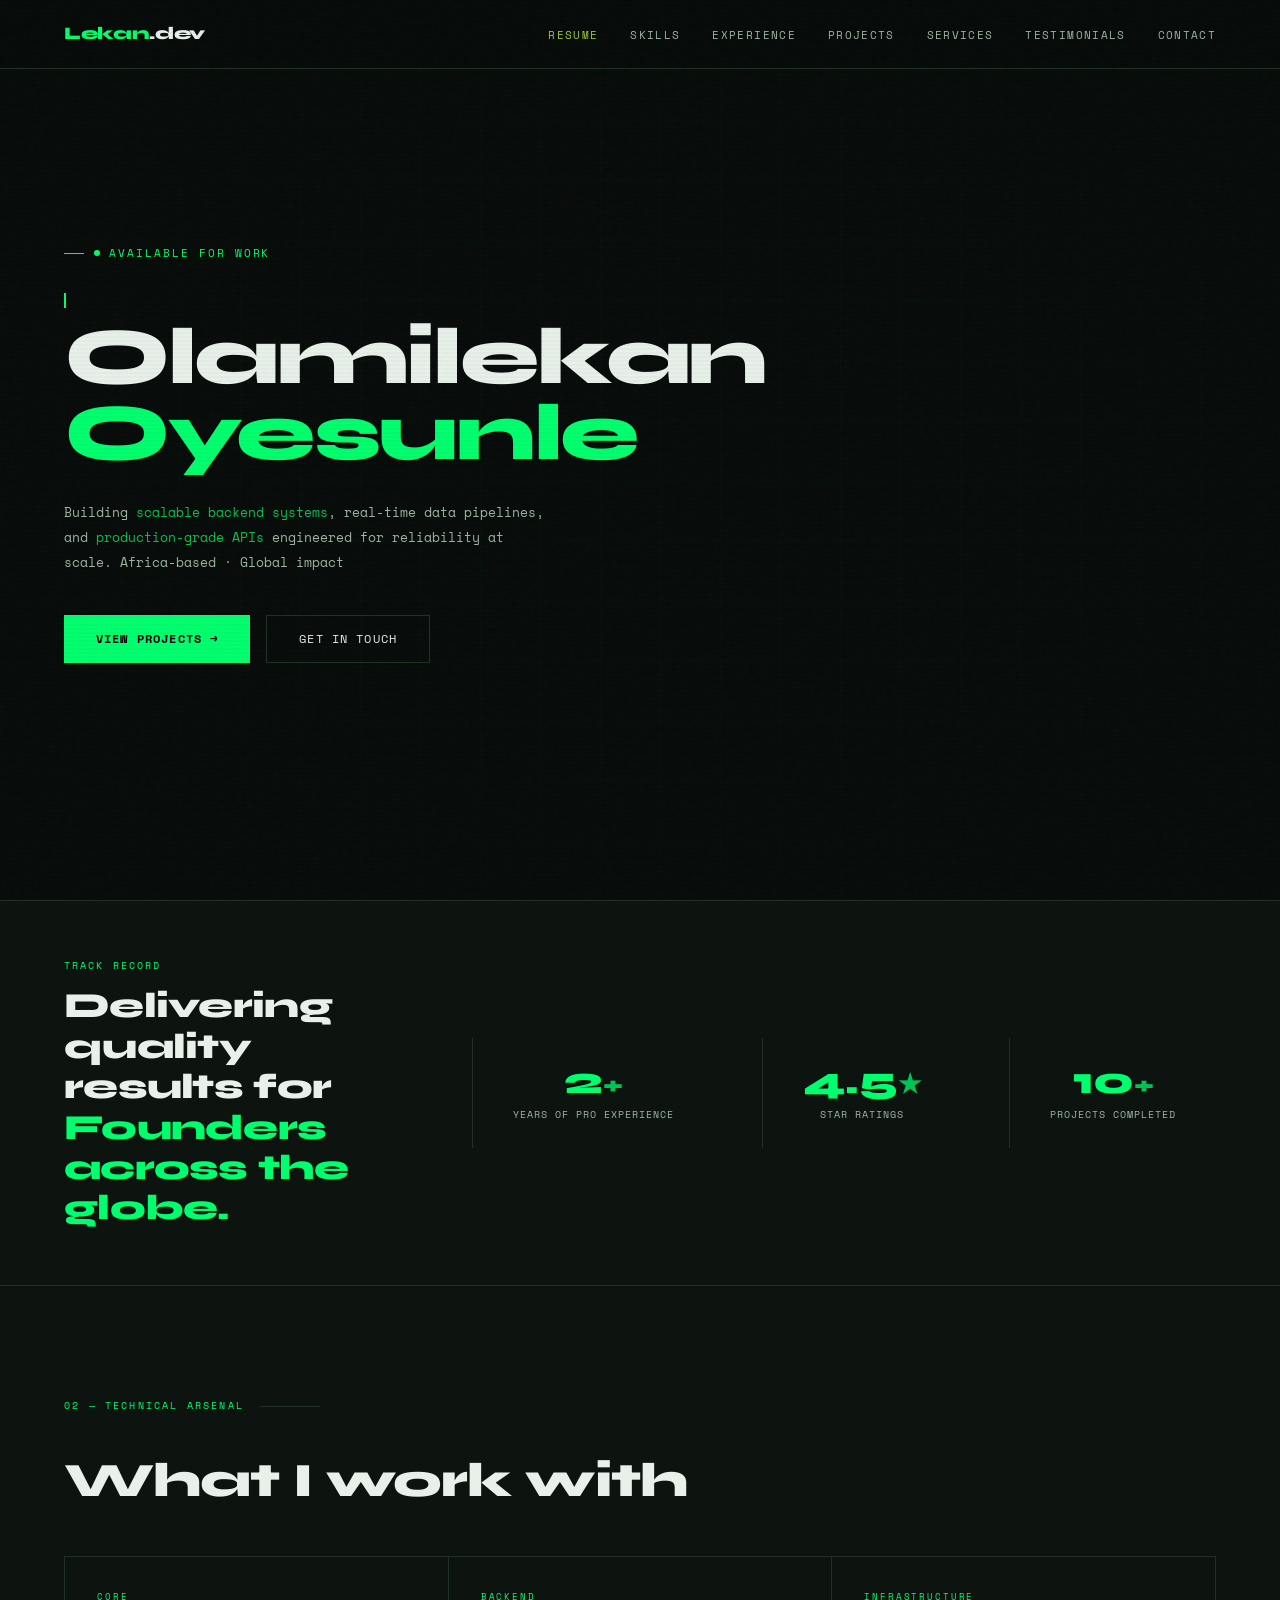
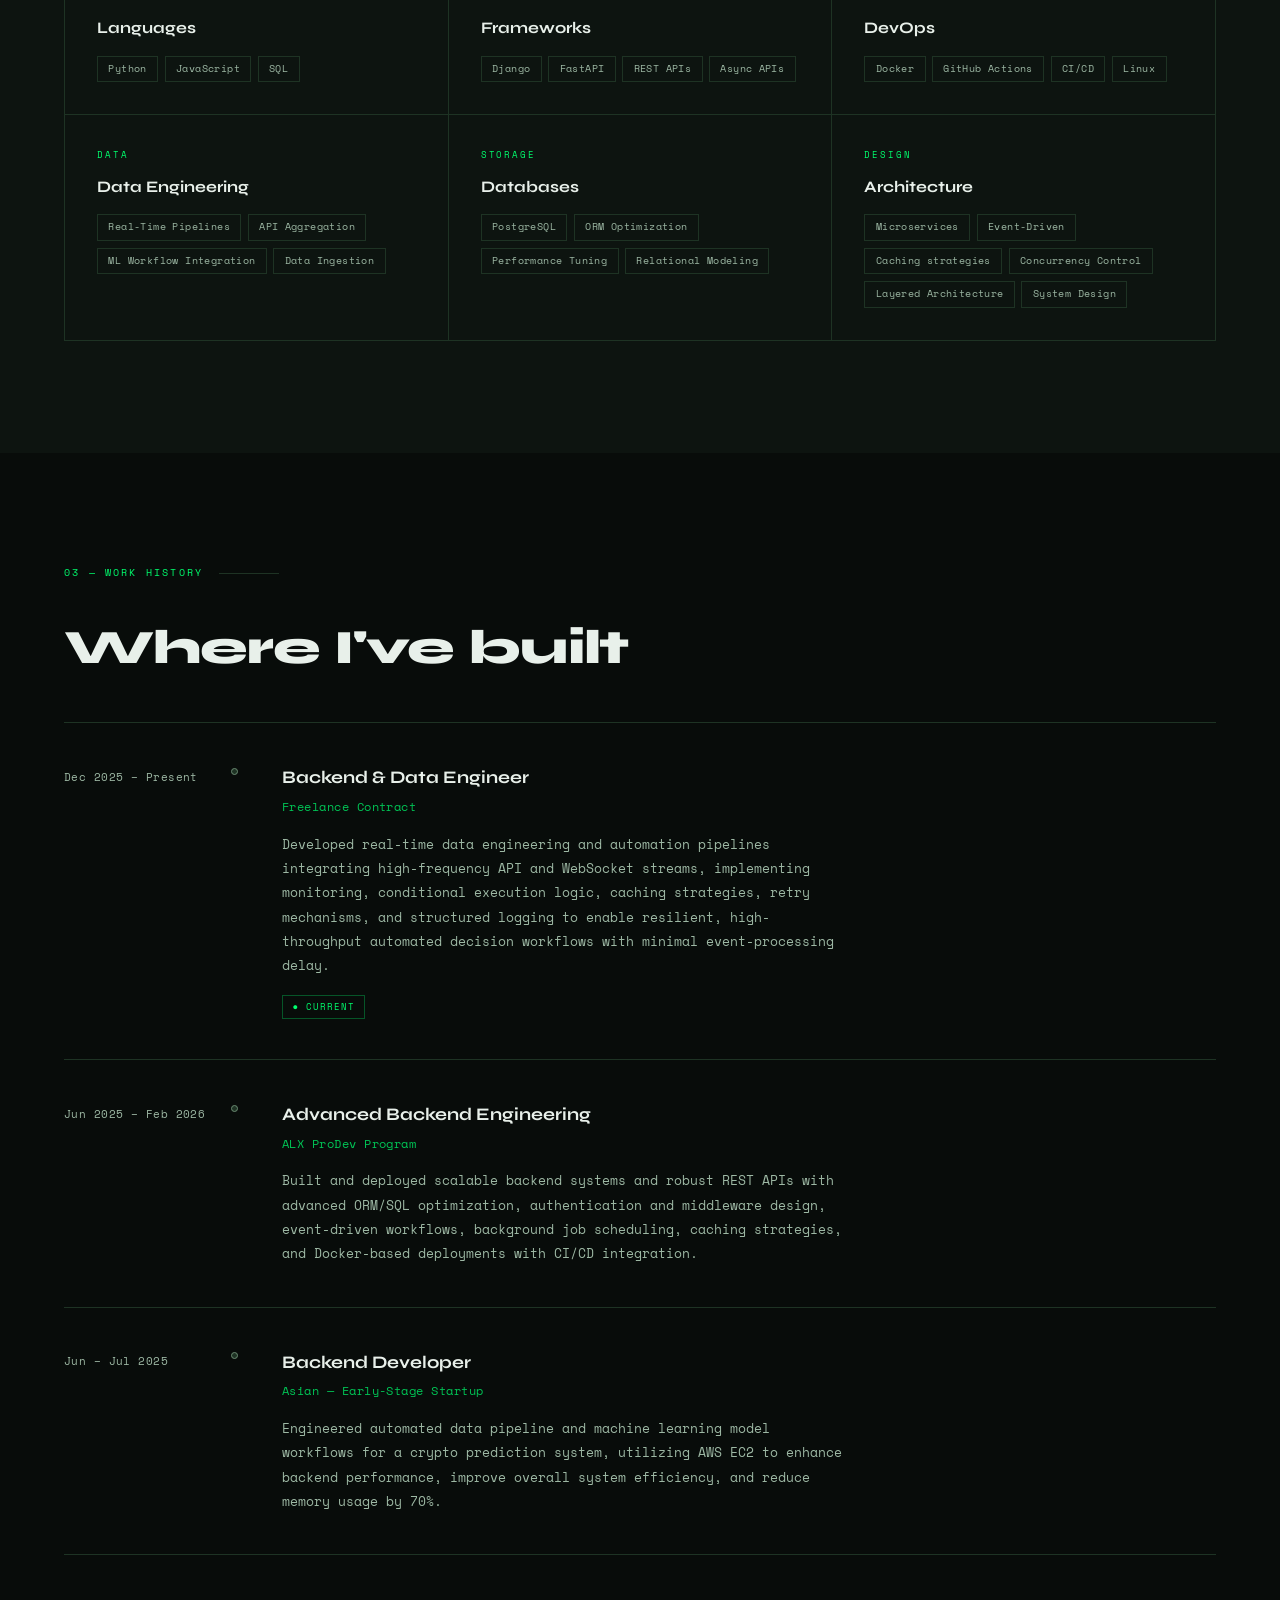
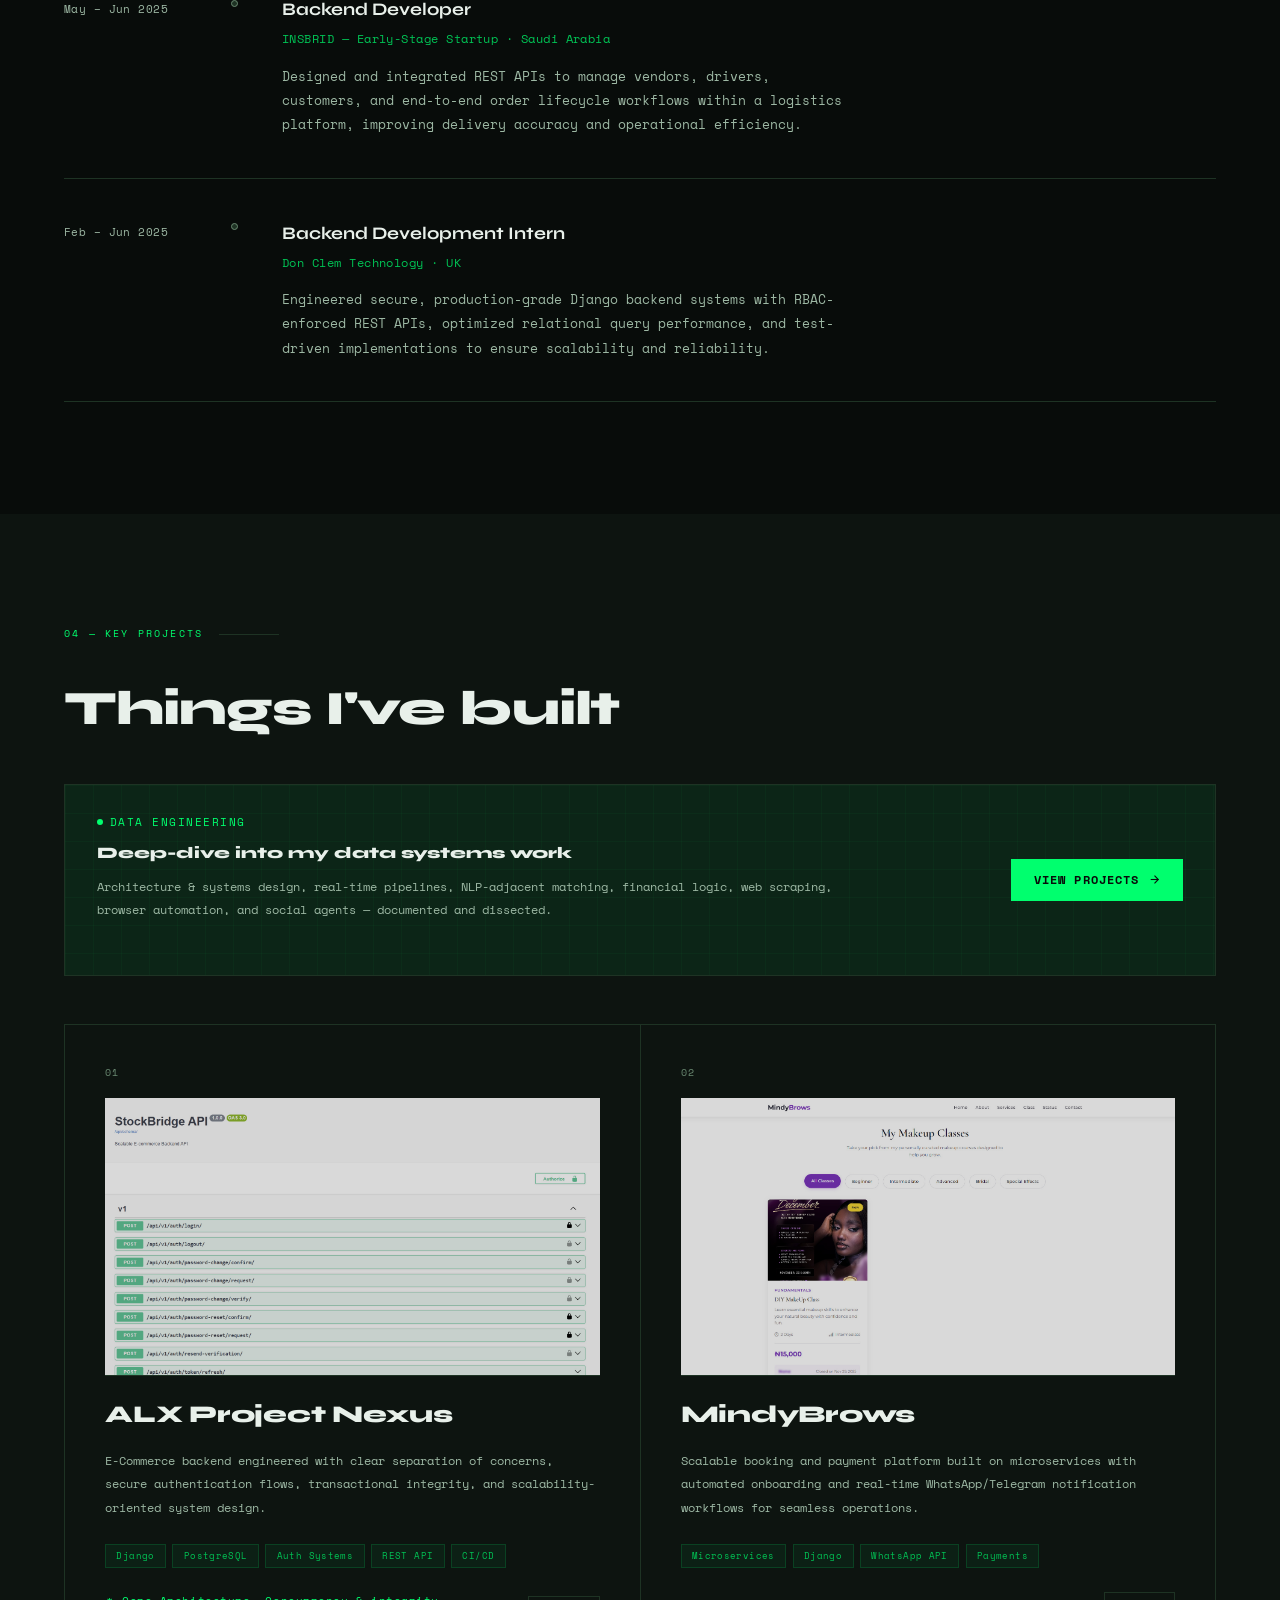
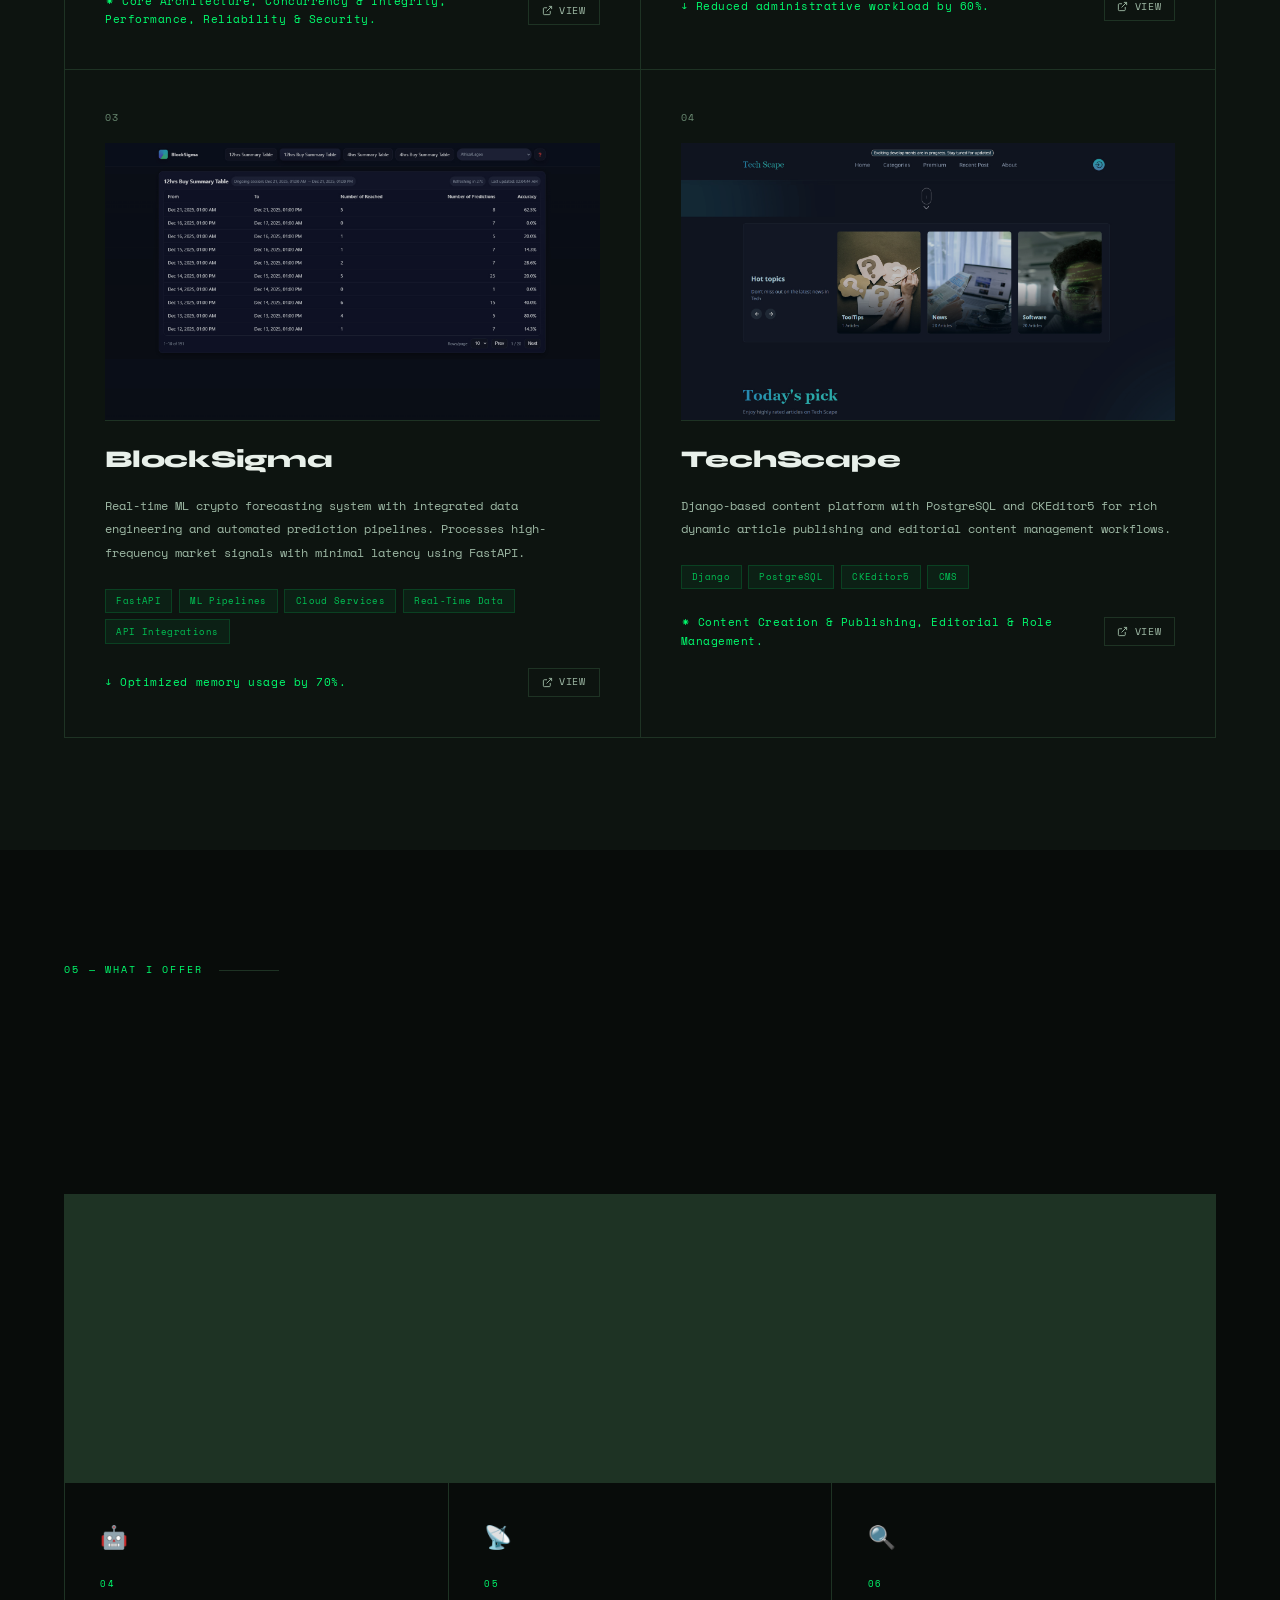
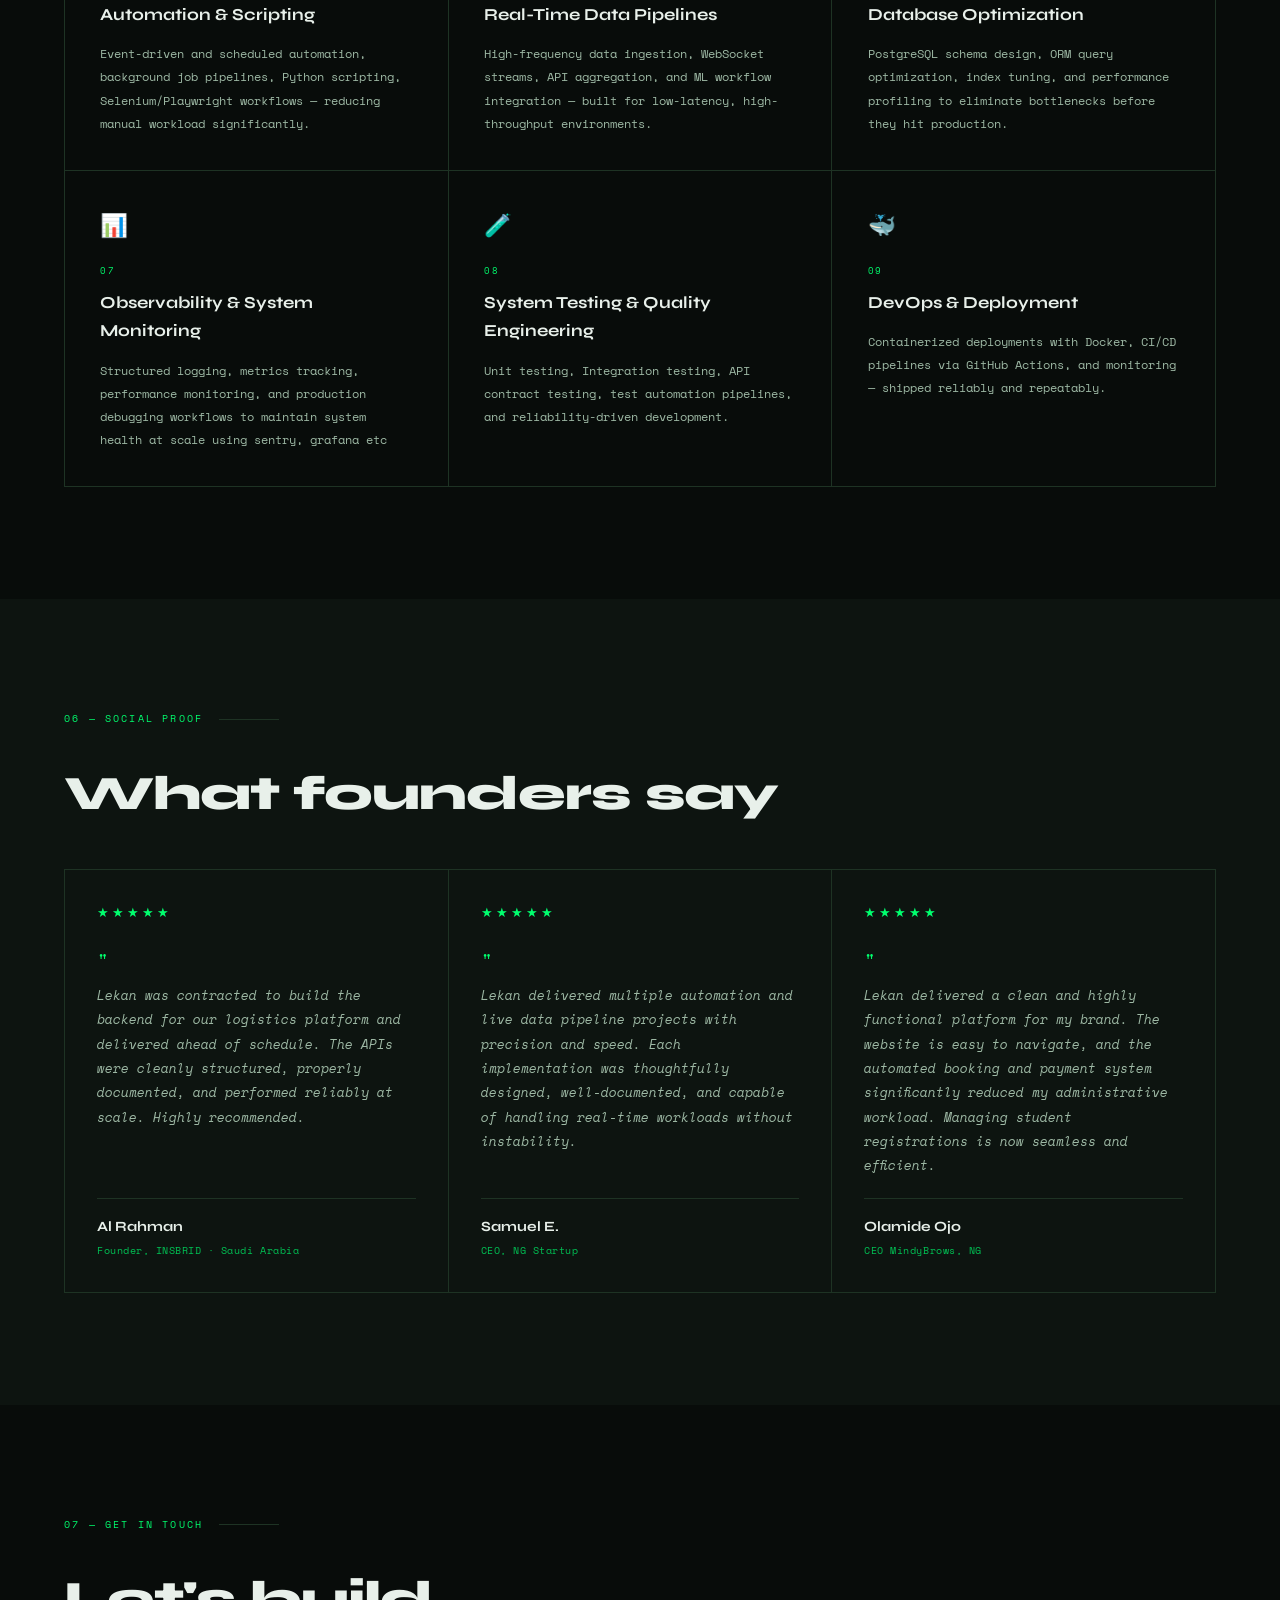
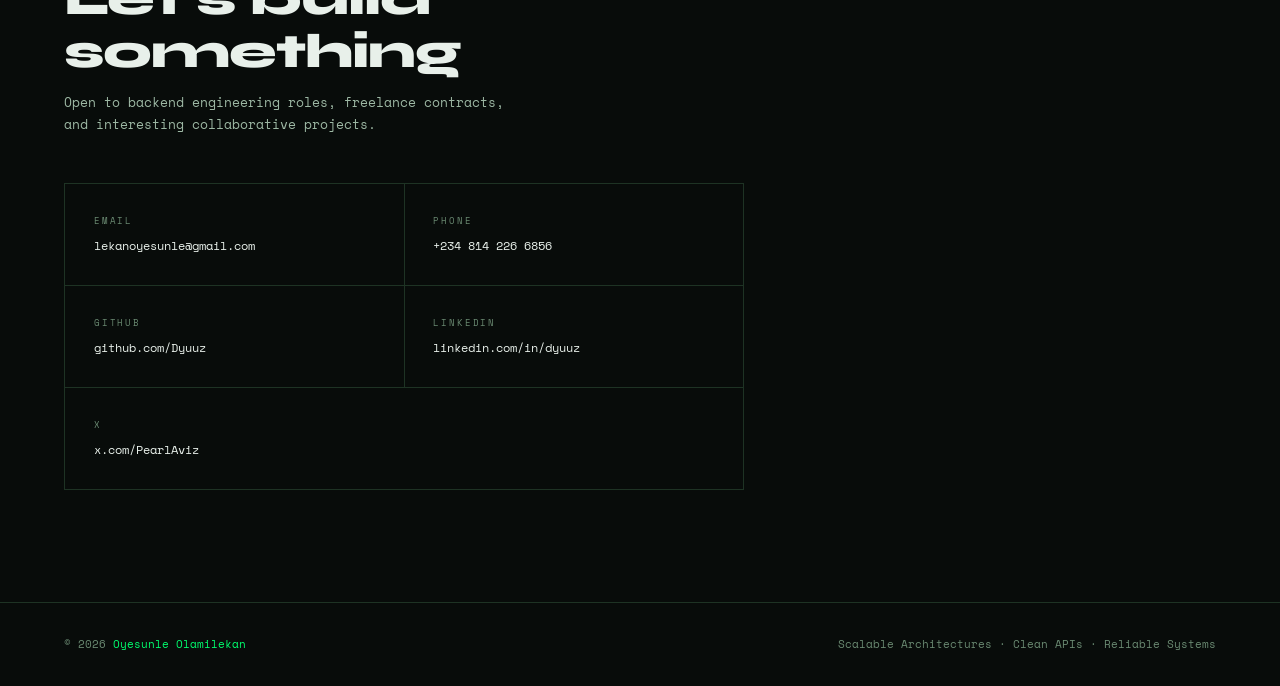
==== commit 719e6159: "update: index YOE fig" ====
--- a/index.html
+++ b/index.html
@@ -117,7 +117,7 @@
     <div class="founder-headline">Delivering quality results for<br><span>Founders across the globe.</span></div>
   </div>
   <div class="founder-stat">
-    <div class="founder-stat-num">3<span class="founder-stat-unit">+</span></div>
+    <div class="founder-stat-num">2<span class="founder-stat-unit">+</span></div>
     <div class="founder-stat-label">Years of Pro Experience</div>
   </div>
   <div class="founder-stat">
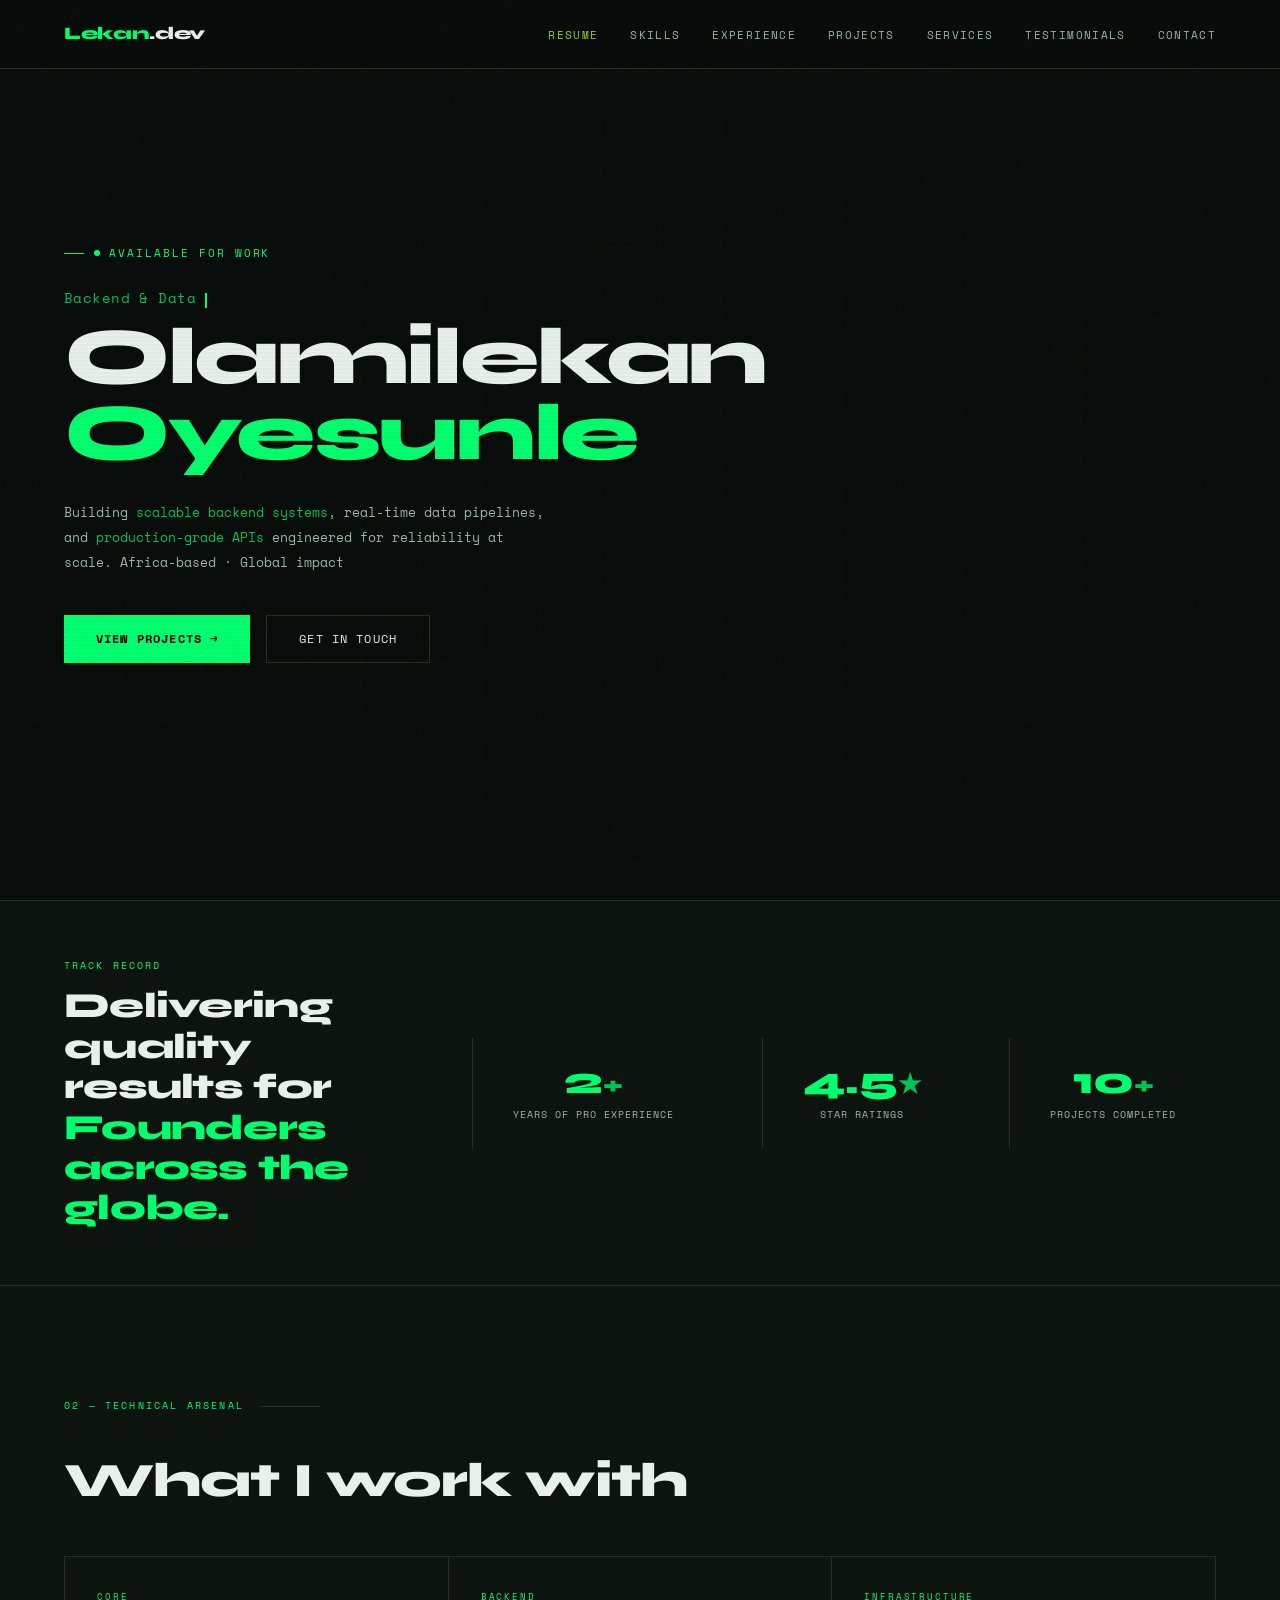
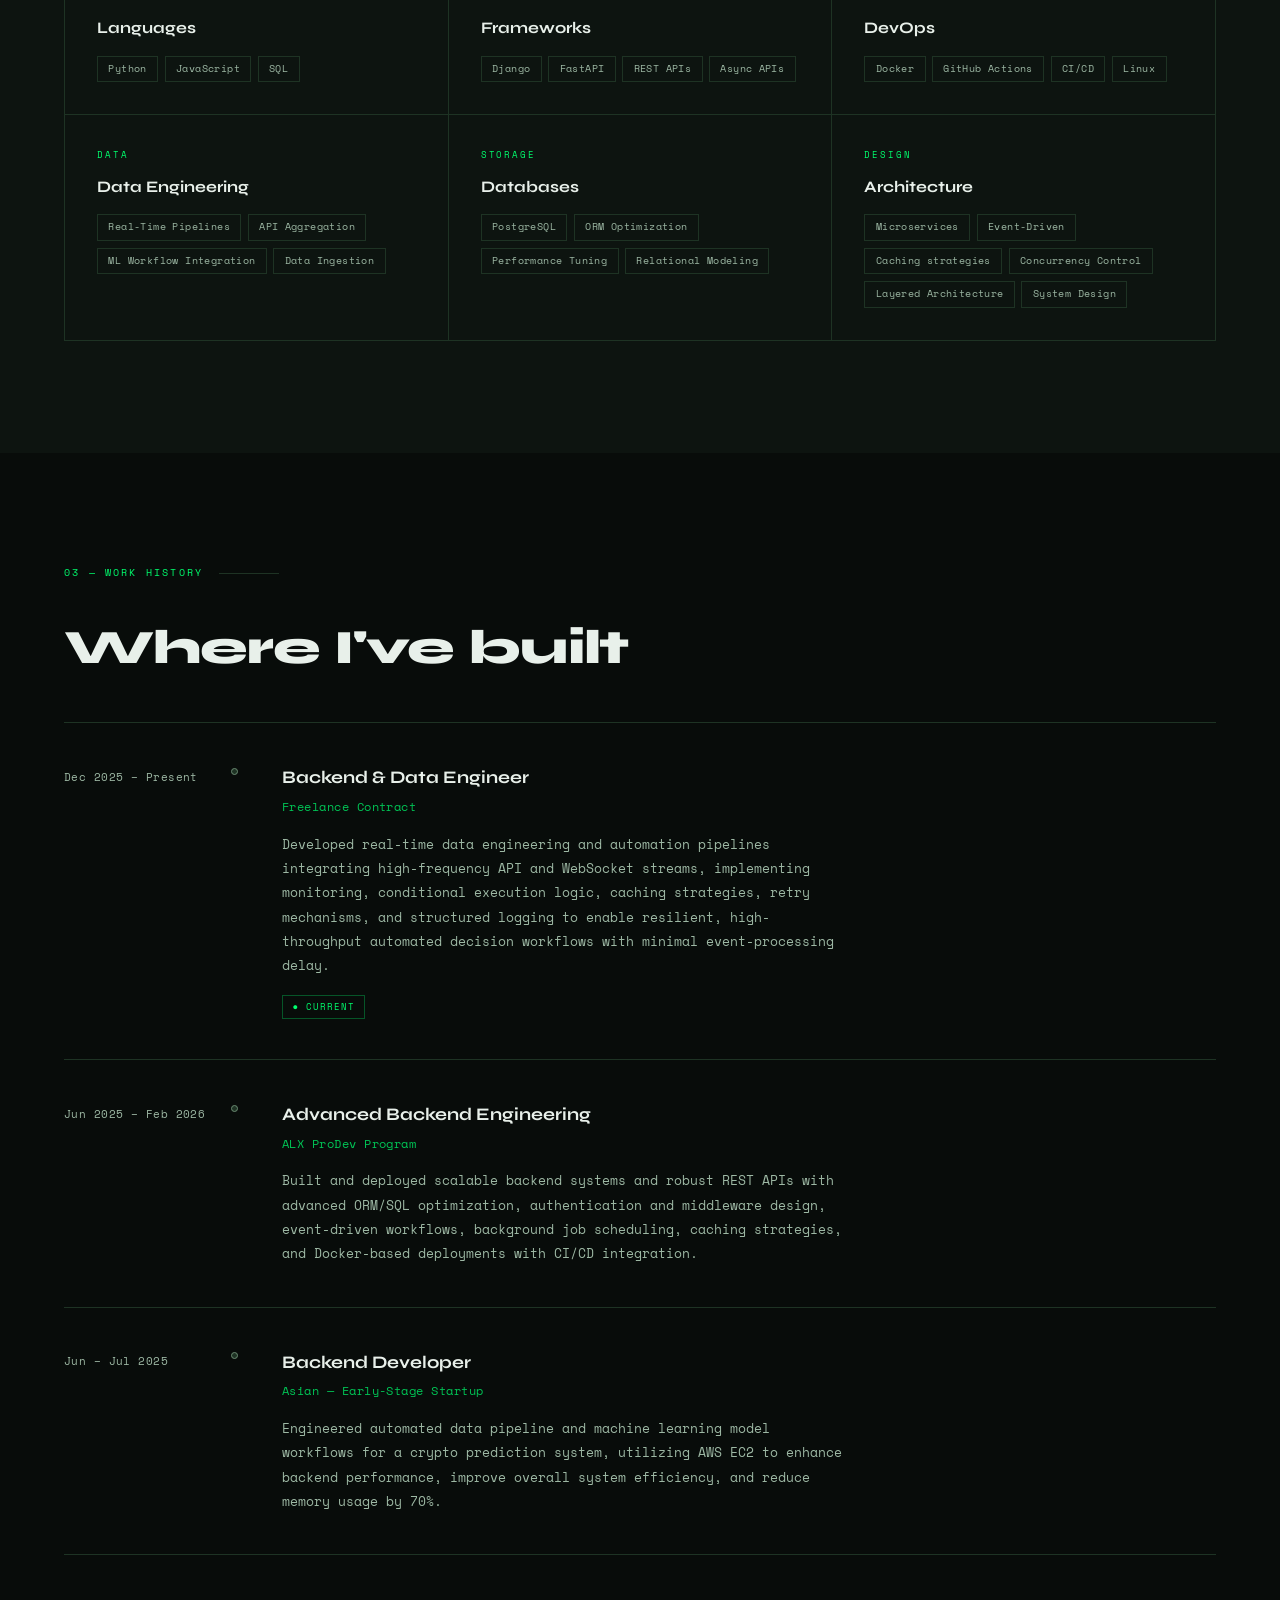
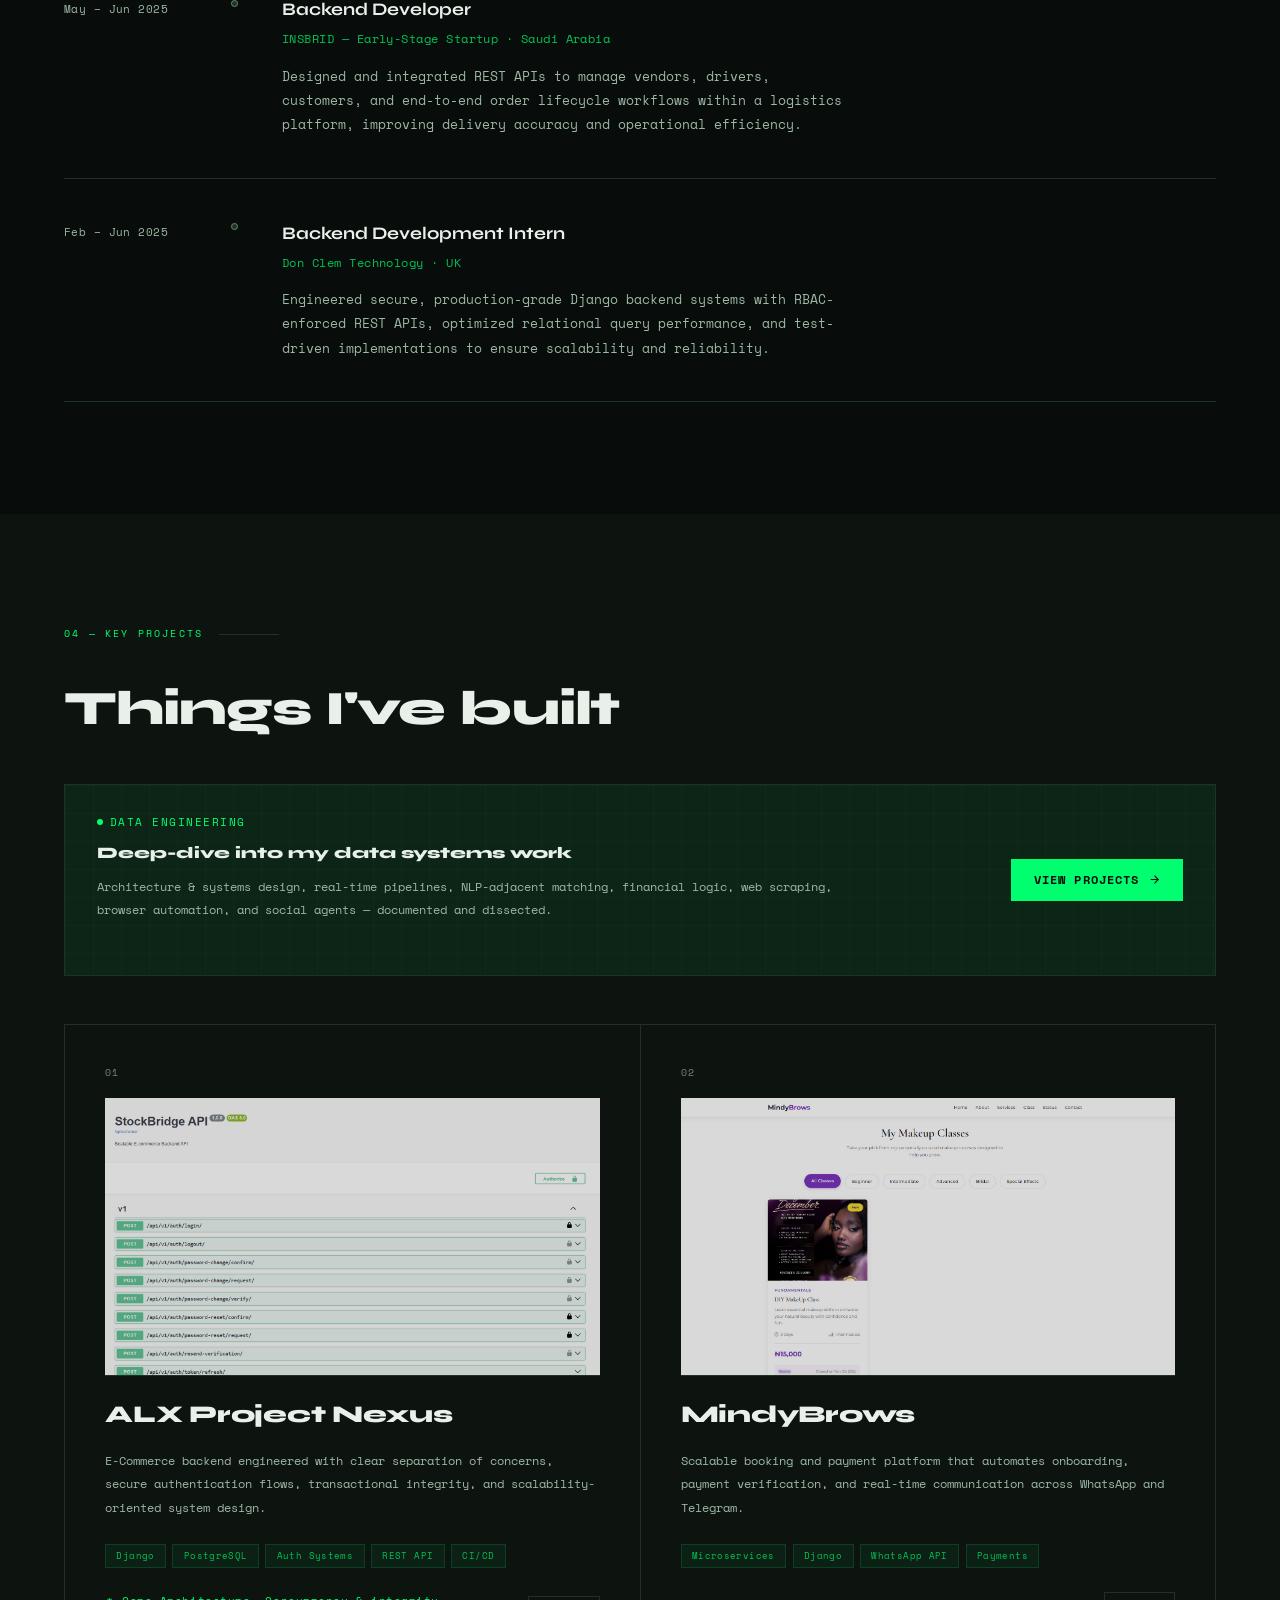
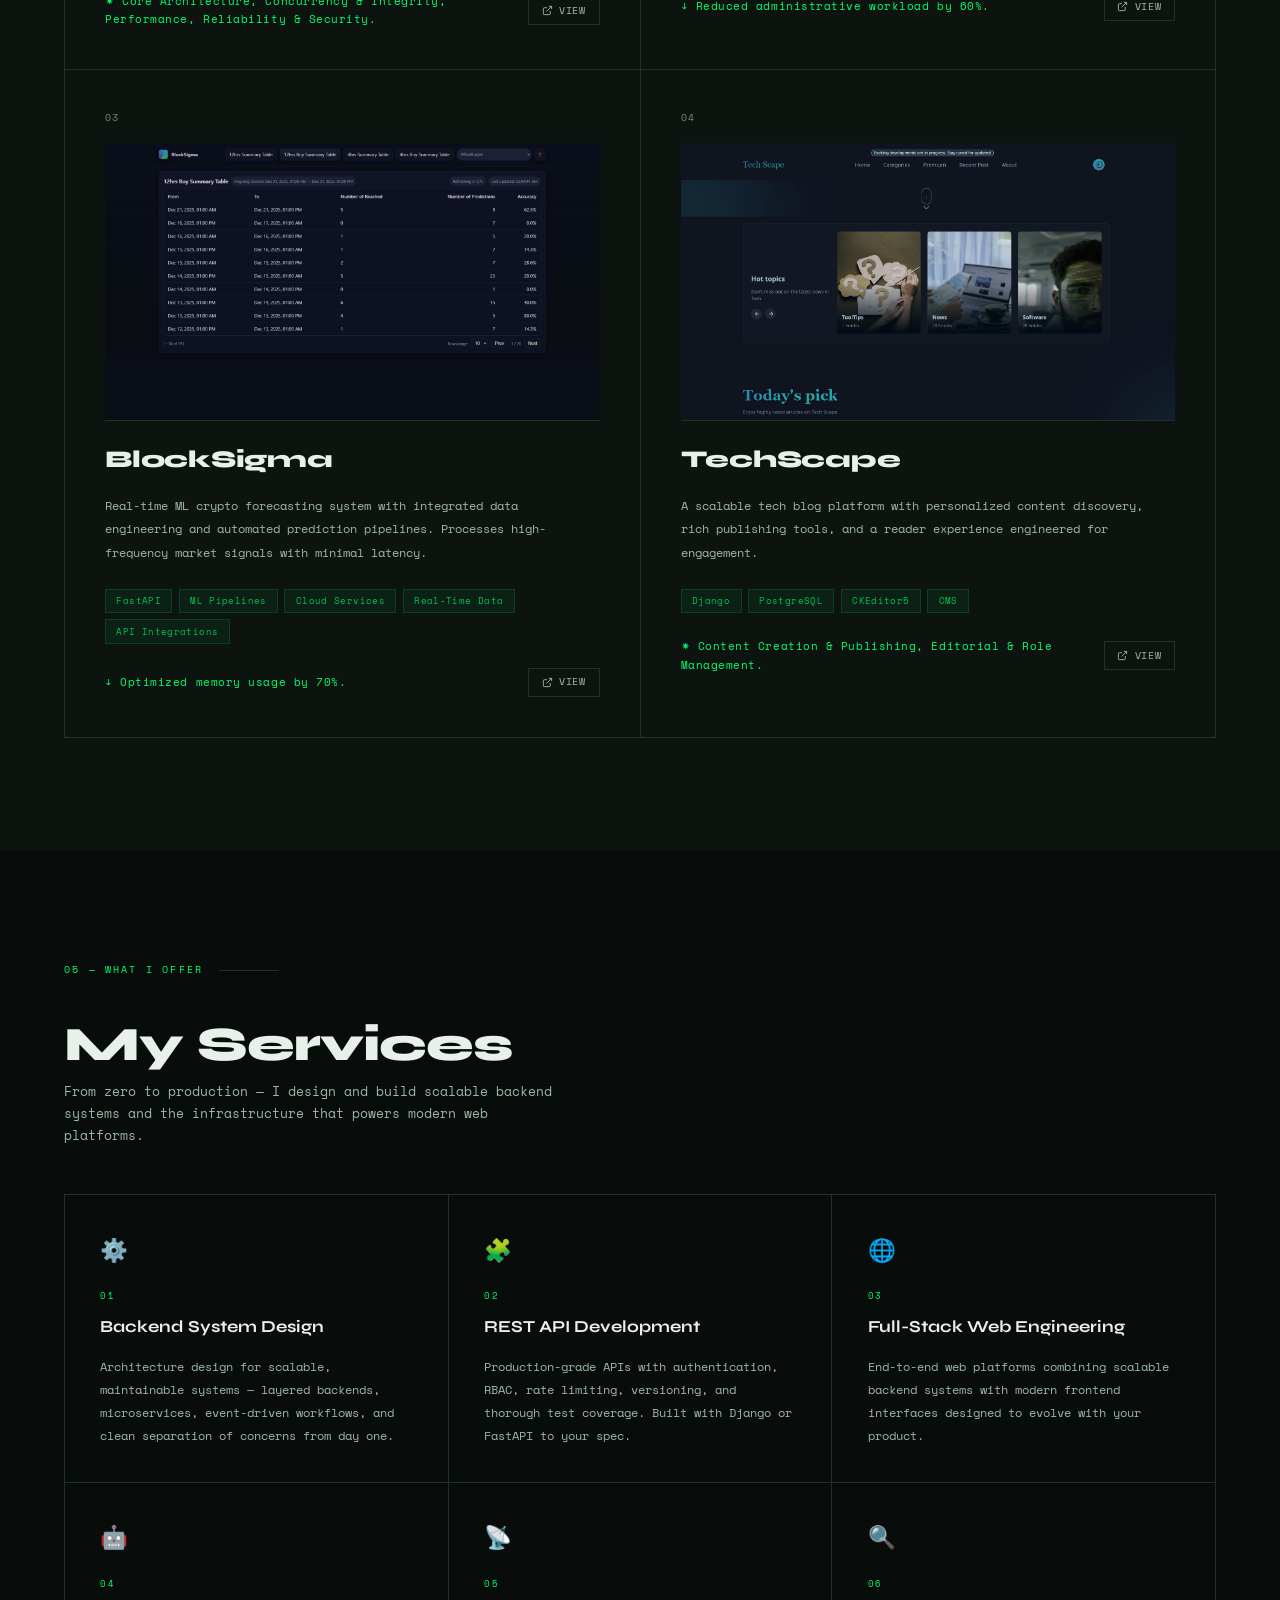
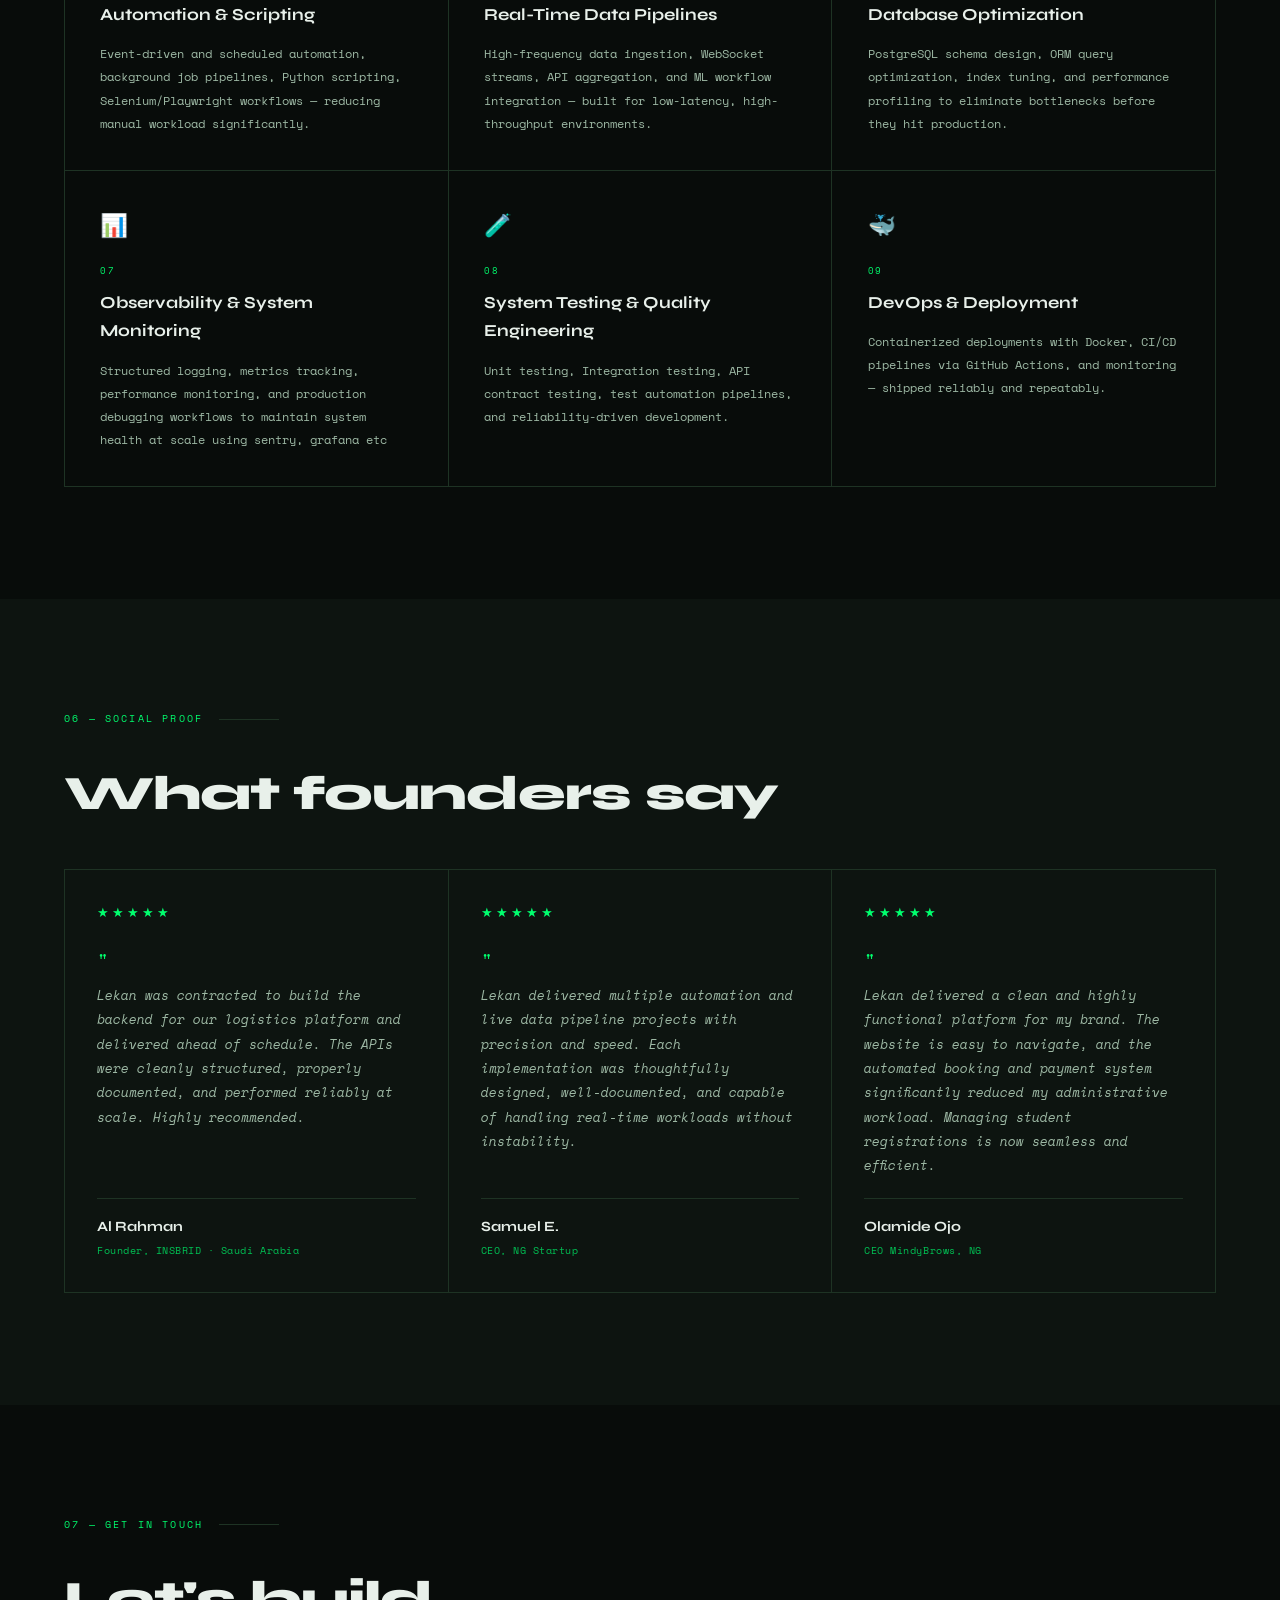
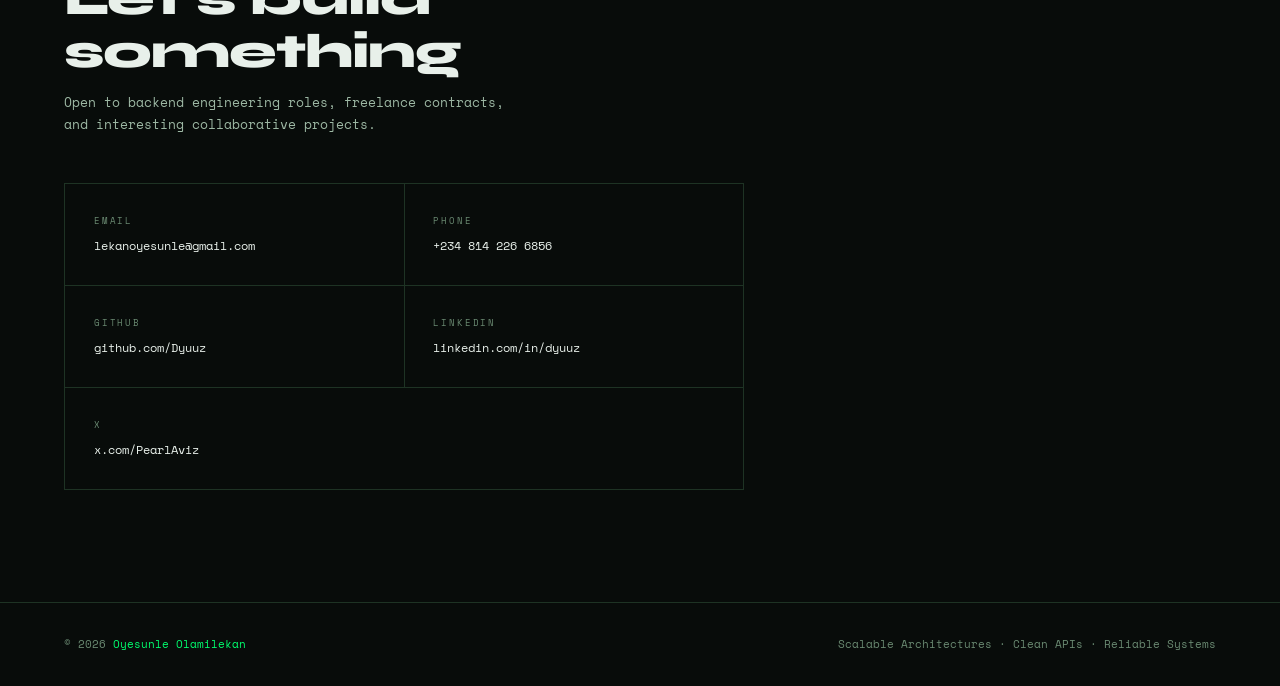
==== commit 9708921f: "update: index project description" ====
--- a/index.html
+++ b/index.html
@@ -299,7 +299,7 @@
         <img src="/img/projects/mindy_brows/mindy_class.jpg" alt="MindyBrows" class="project-img" loading="lazy" />
       </div>
       <div class="project-name">MindyBrows</div>
-      <p class="project-desc">Scalable booking and payment platform built on microservices with automated onboarding and real-time WhatsApp/Telegram notification workflows for seamless operations.</p>
+      <p class="project-desc">Scalable booking and payment platform that automates onboarding, payment verification, and real-time communication across WhatsApp and Telegram.</p>
       <div class="project-tags">
         <span class="project-tag">Microservices</span><span class="project-tag">Django</span><span class="project-tag">WhatsApp API</span><span class="project-tag">Payments</span>
       </div>
@@ -325,7 +325,7 @@
         <img src="/img/projects/blocksigma/Blocksigma1.jpg" alt="BlockSigma" class="project-img" loading="lazy" />
       </div>
       <div class="project-name">BlockSigma</div>
-      <p class="project-desc">Real-time ML crypto forecasting system with integrated data engineering and automated prediction pipelines. Processes high-frequency market signals with minimal latency using FastAPI.</p>
+      <p class="project-desc">Real-time ML crypto forecasting system with integrated data engineering and automated prediction pipelines. Processes high-frequency market signals with minimal latency.</p>
       <div class="project-tags">
         <span class="project-tag">FastAPI</span><span class="project-tag">ML Pipelines</span><span class="project-tag">Cloud Services</span><span class="project-tag">Real-Time Data</span><span class="project-tag">API Integrations</span>
       </div>
@@ -351,7 +351,7 @@
         <img src="/img/projects/techscape/TecscapeTopics.jpg" alt="Tecscape" class="project-img" loading="lazy" />
       </div>
       <div class="project-name">TechScape</div>
-      <p class="project-desc">Django-based content platform with PostgreSQL and CKEditor5 for rich dynamic article publishing and editorial content management workflows.</p>
+      <p class="project-desc">A scalable tech blog platform with personalized content discovery, rich publishing tools, and a reader experience engineered for engagement.</p>
       <div class="project-tags">
         <span class="project-tag">Django</span><span class="project-tag">PostgreSQL</span><span class="project-tag">CKEditor5</span><span class="project-tag">CMS</span>
       </div>
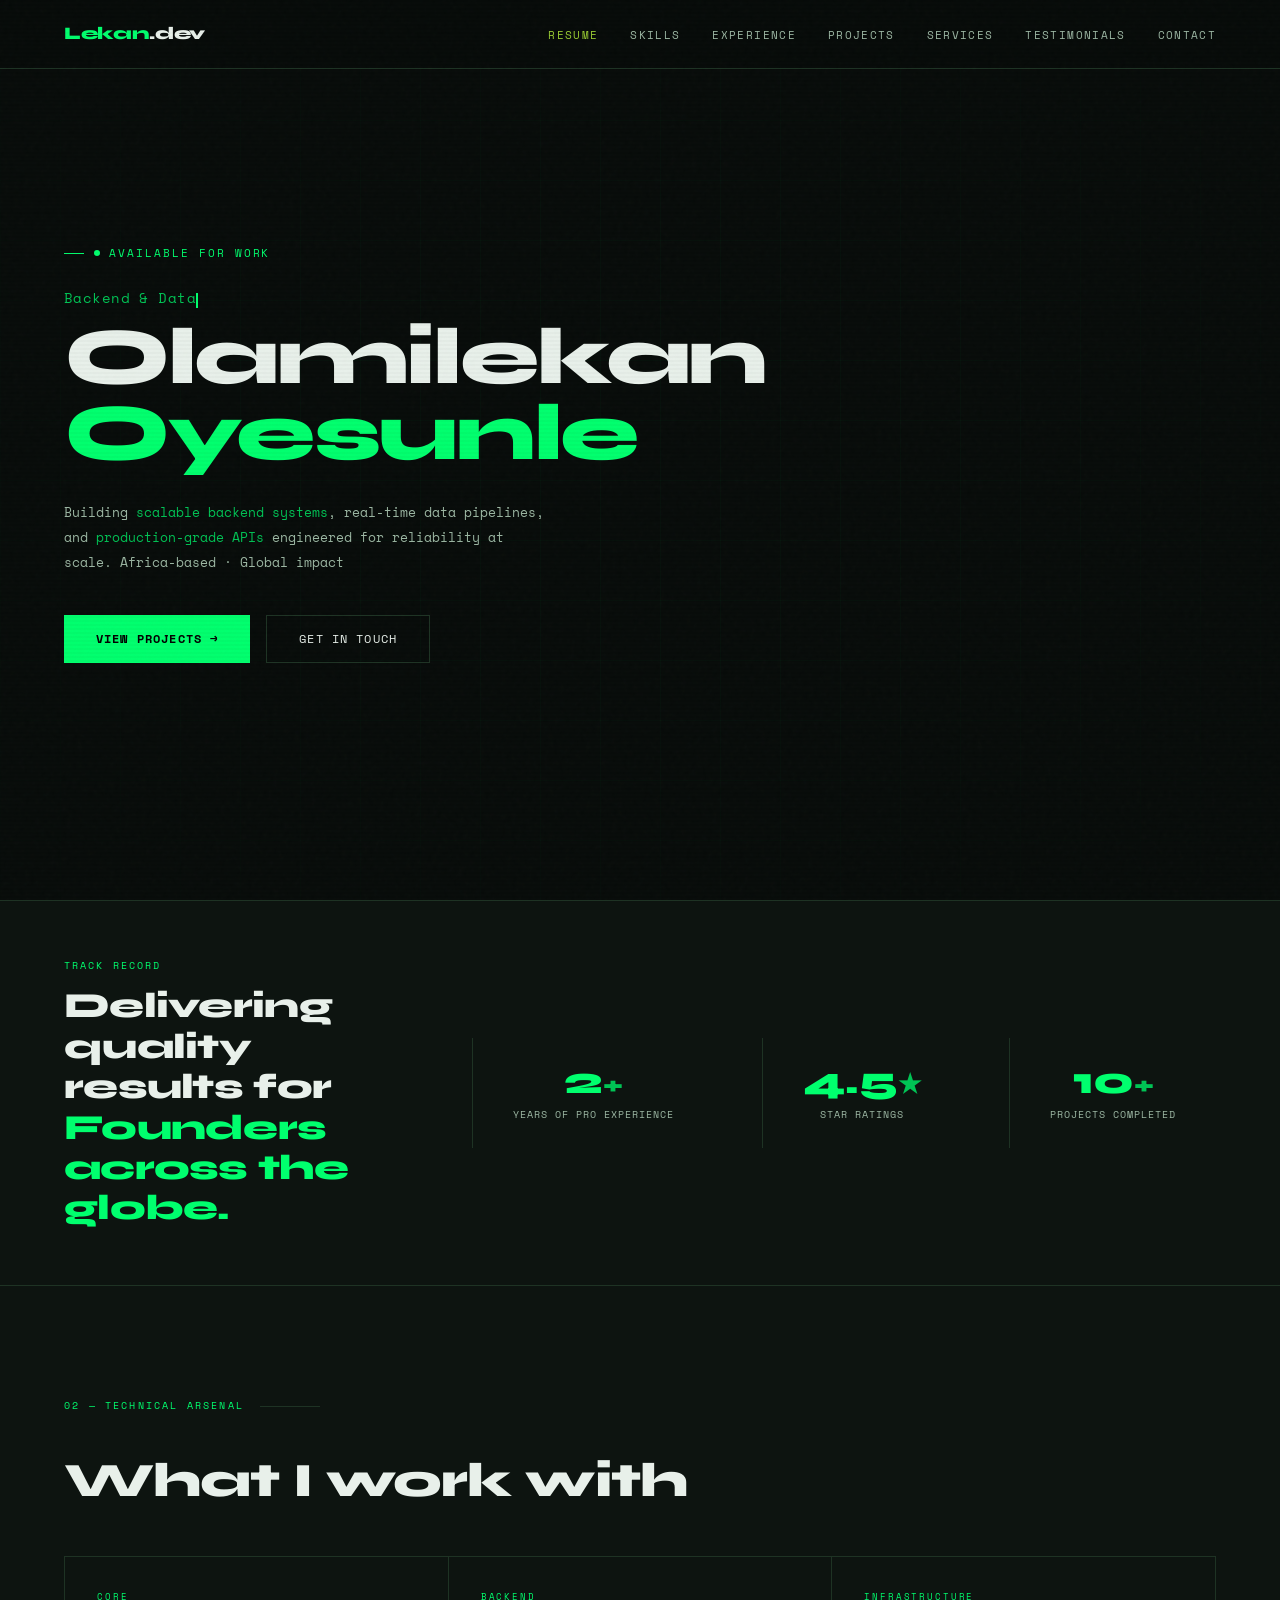
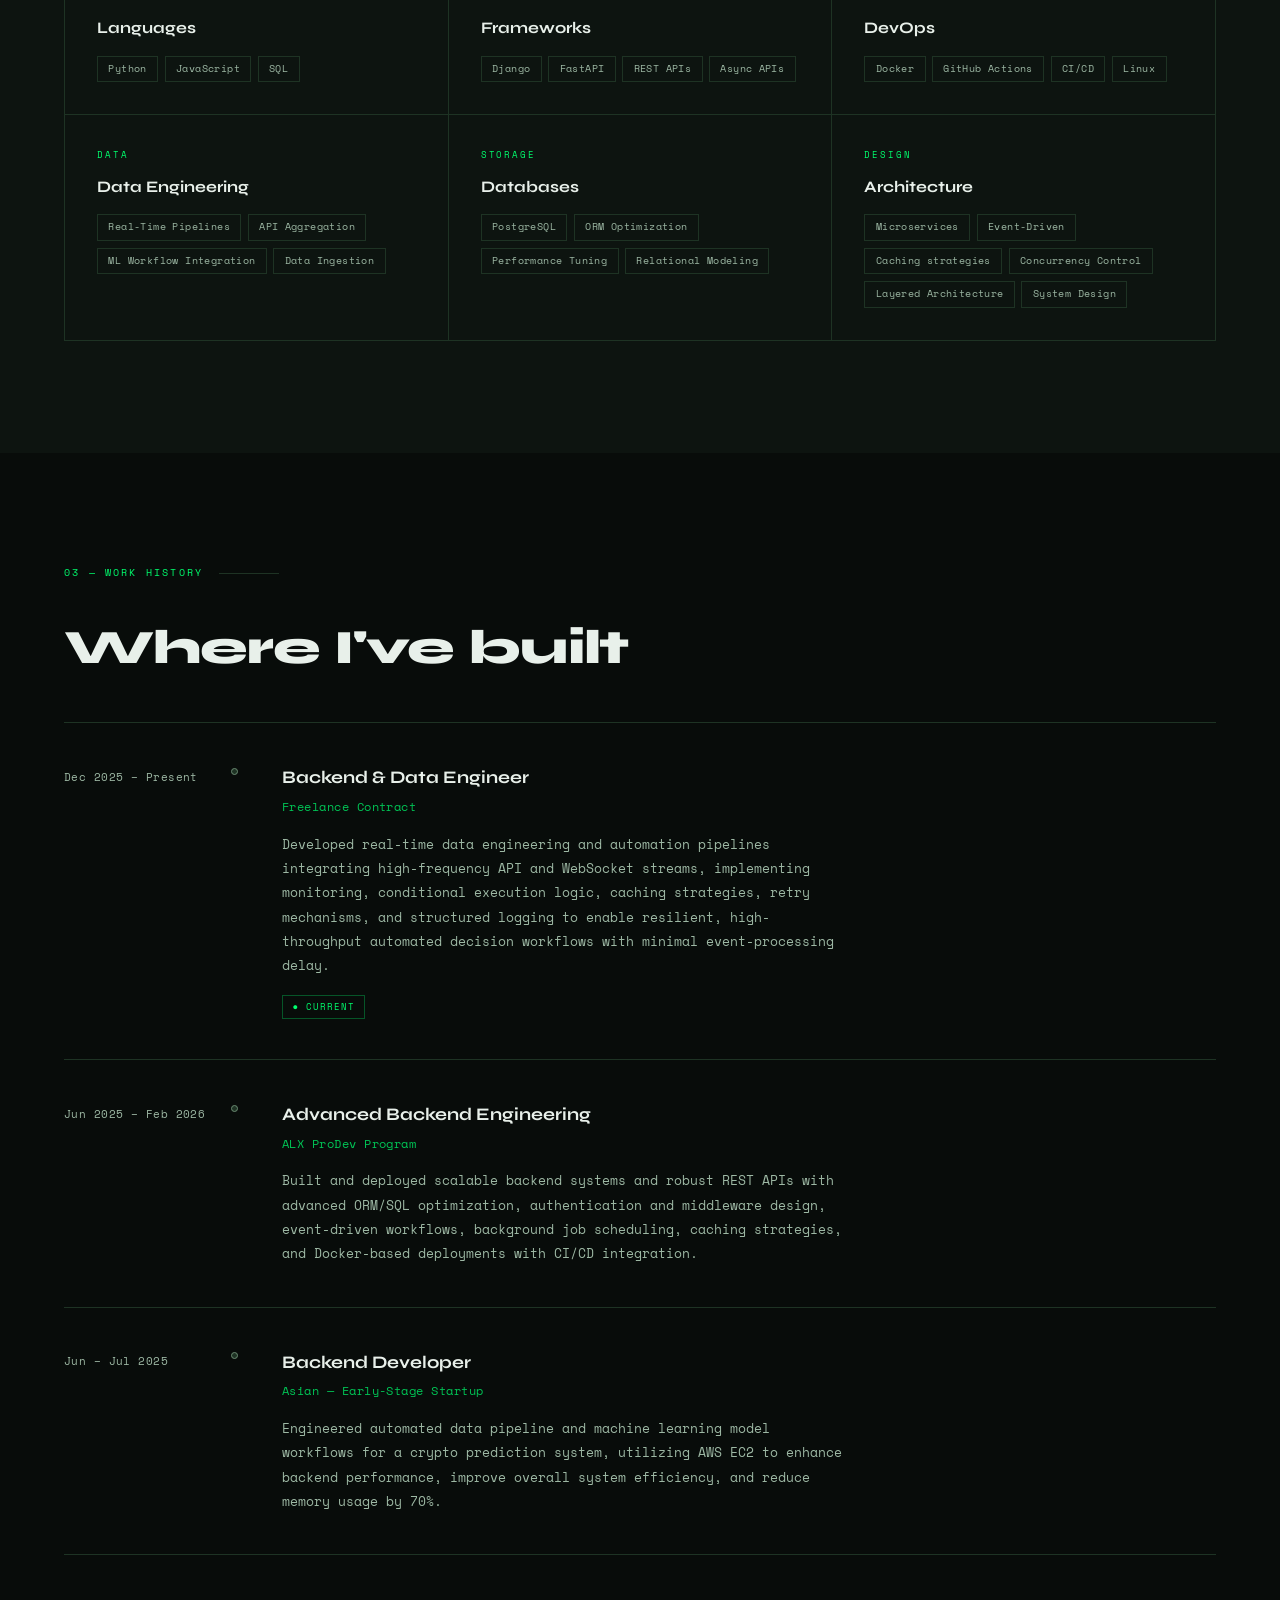
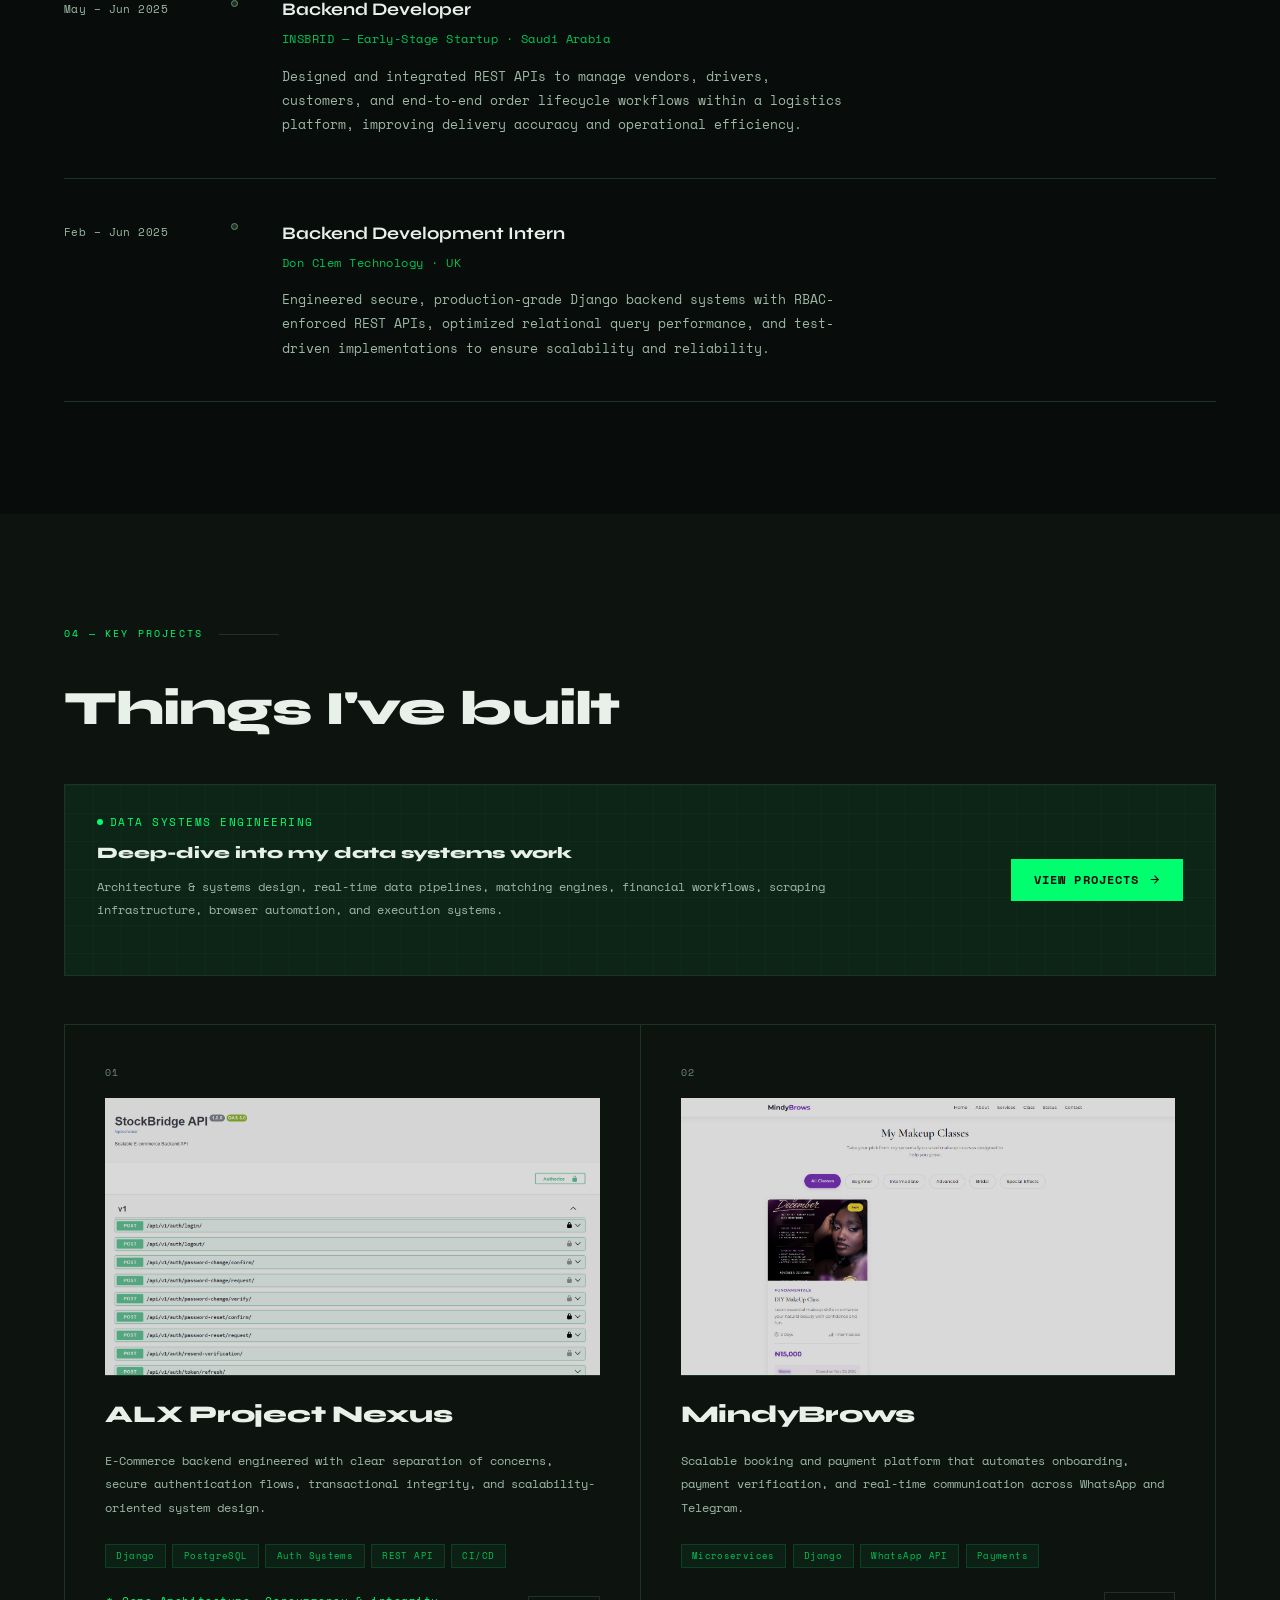
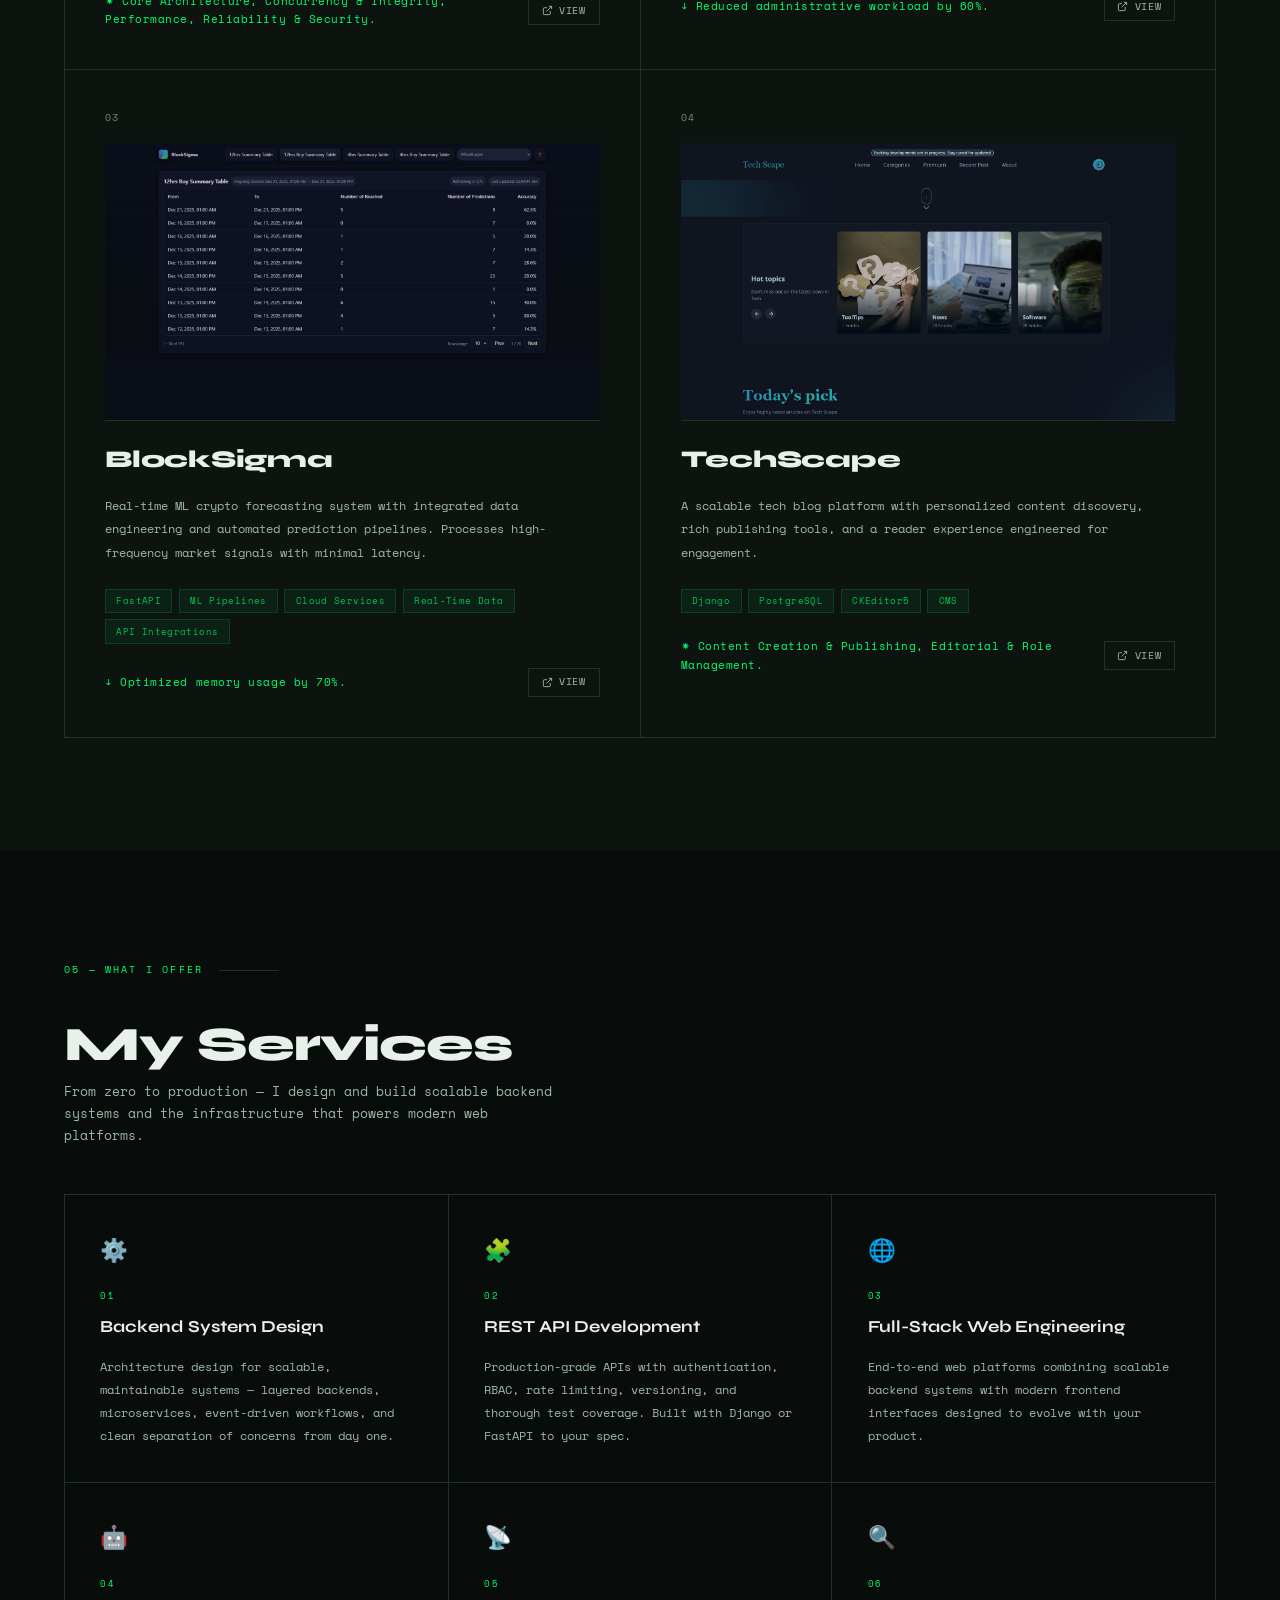
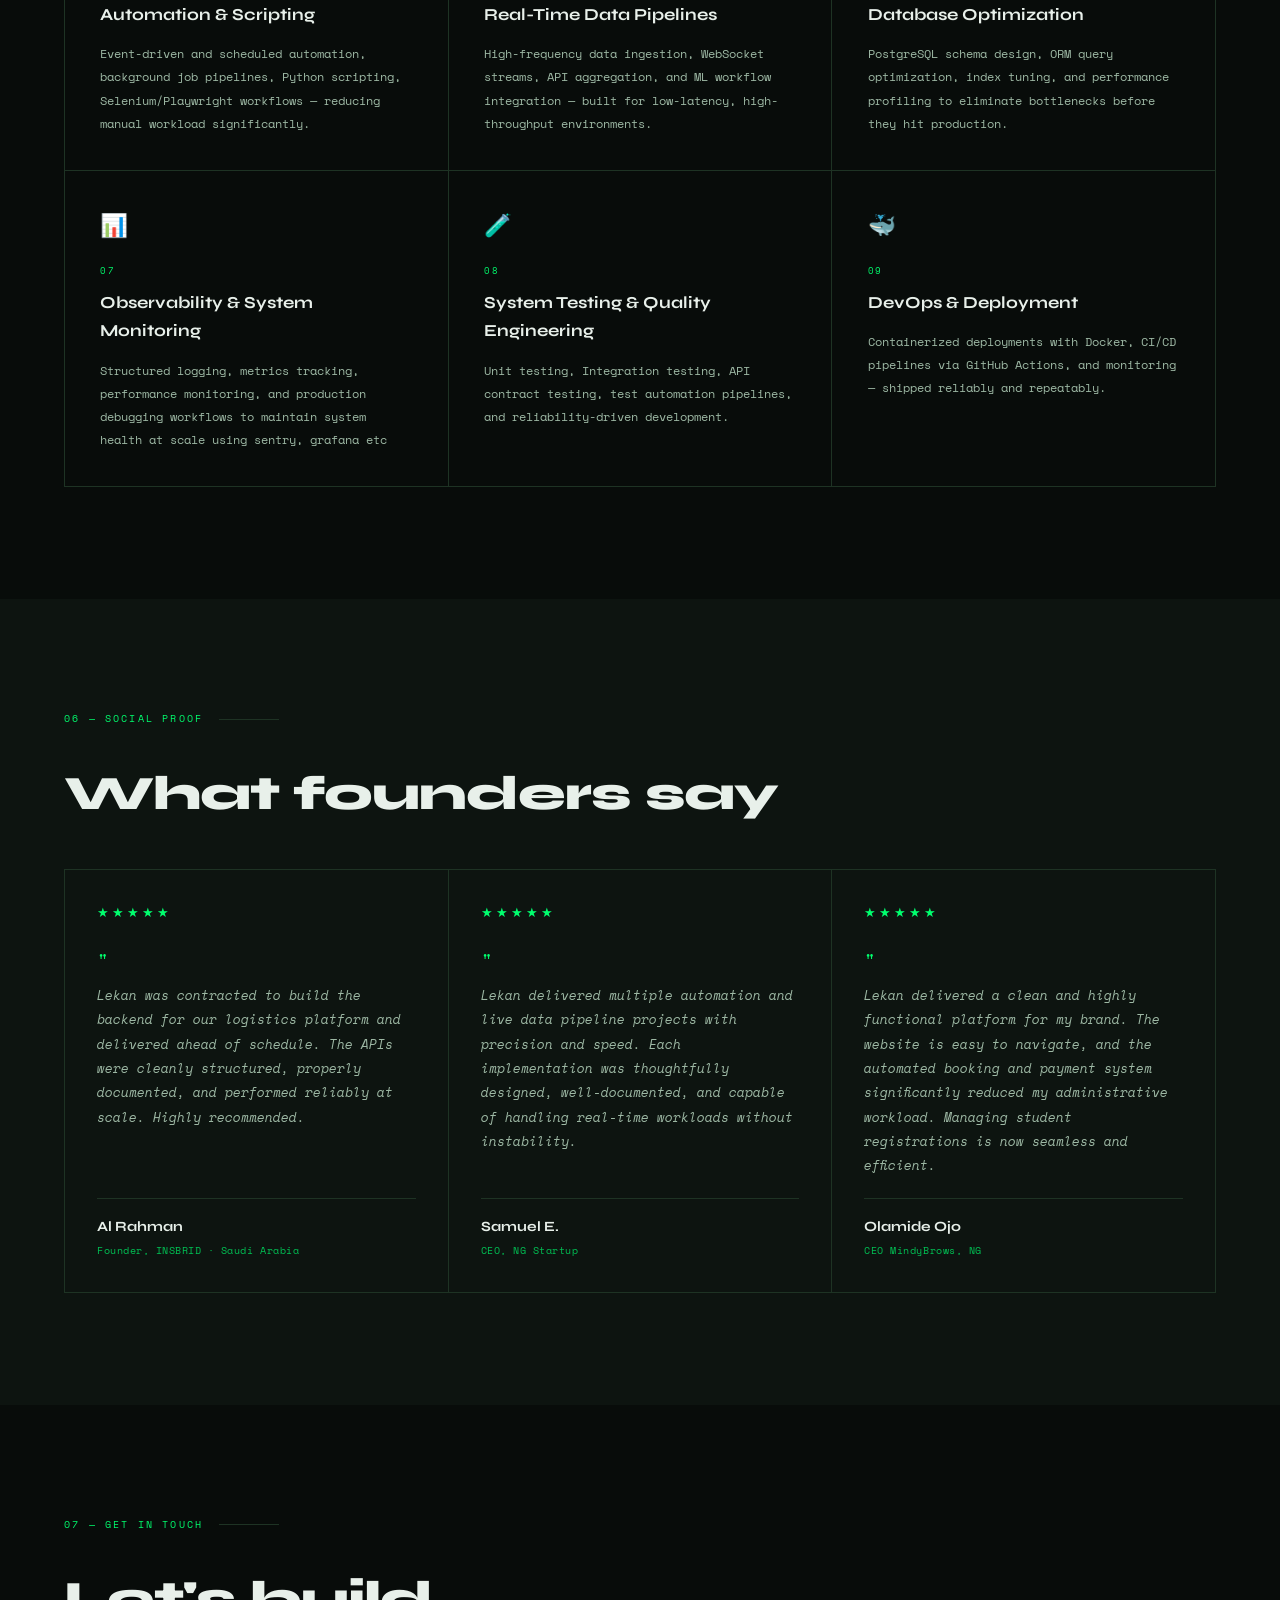
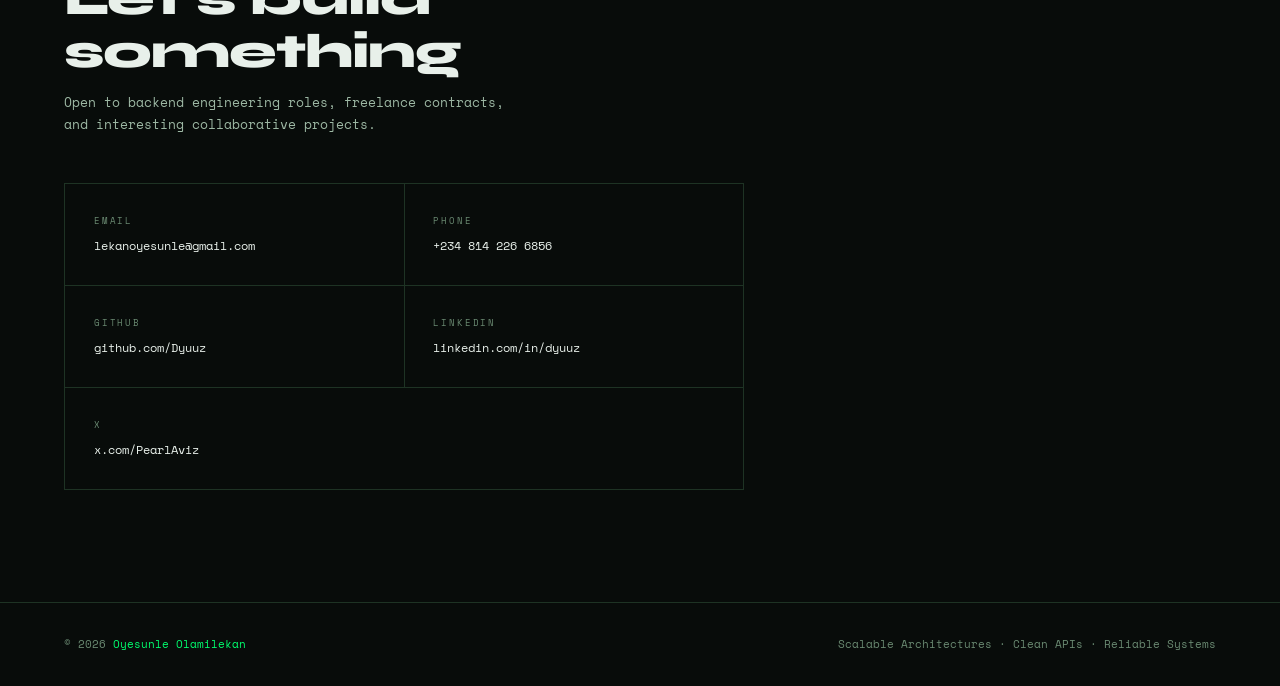
==== commit d33965e4: "update:  index page contents" ====
--- a/index.html
+++ b/index.html
@@ -249,13 +249,12 @@
   <div class="de-showcase-banner reveal">
     <div class="de-showcase-left">
       <div class="de-showcase-tag">
-        <span class="de-dot"></span> Data Engineering
+        <span class="de-dot"></span> Data Systems Engineering
       </div>
       <div class="de-showcase-title">Deep-dive into my data systems work</div>
       <p class="de-showcase-desc">
-        Architecture & systems design, real-time pipelines, NLP-adjacent matching, 
-        financial logic, web scraping, browser automation, and social agents — 
-        documented and dissected.
+        Architecture & systems design, real-time data pipelines, matching engines, 
+        financial workflows, scraping infrastructure, browser automation, and execution systems.
       </p>
     </div>
     <a href="/project/data-systems" class="de-showcase-btn">
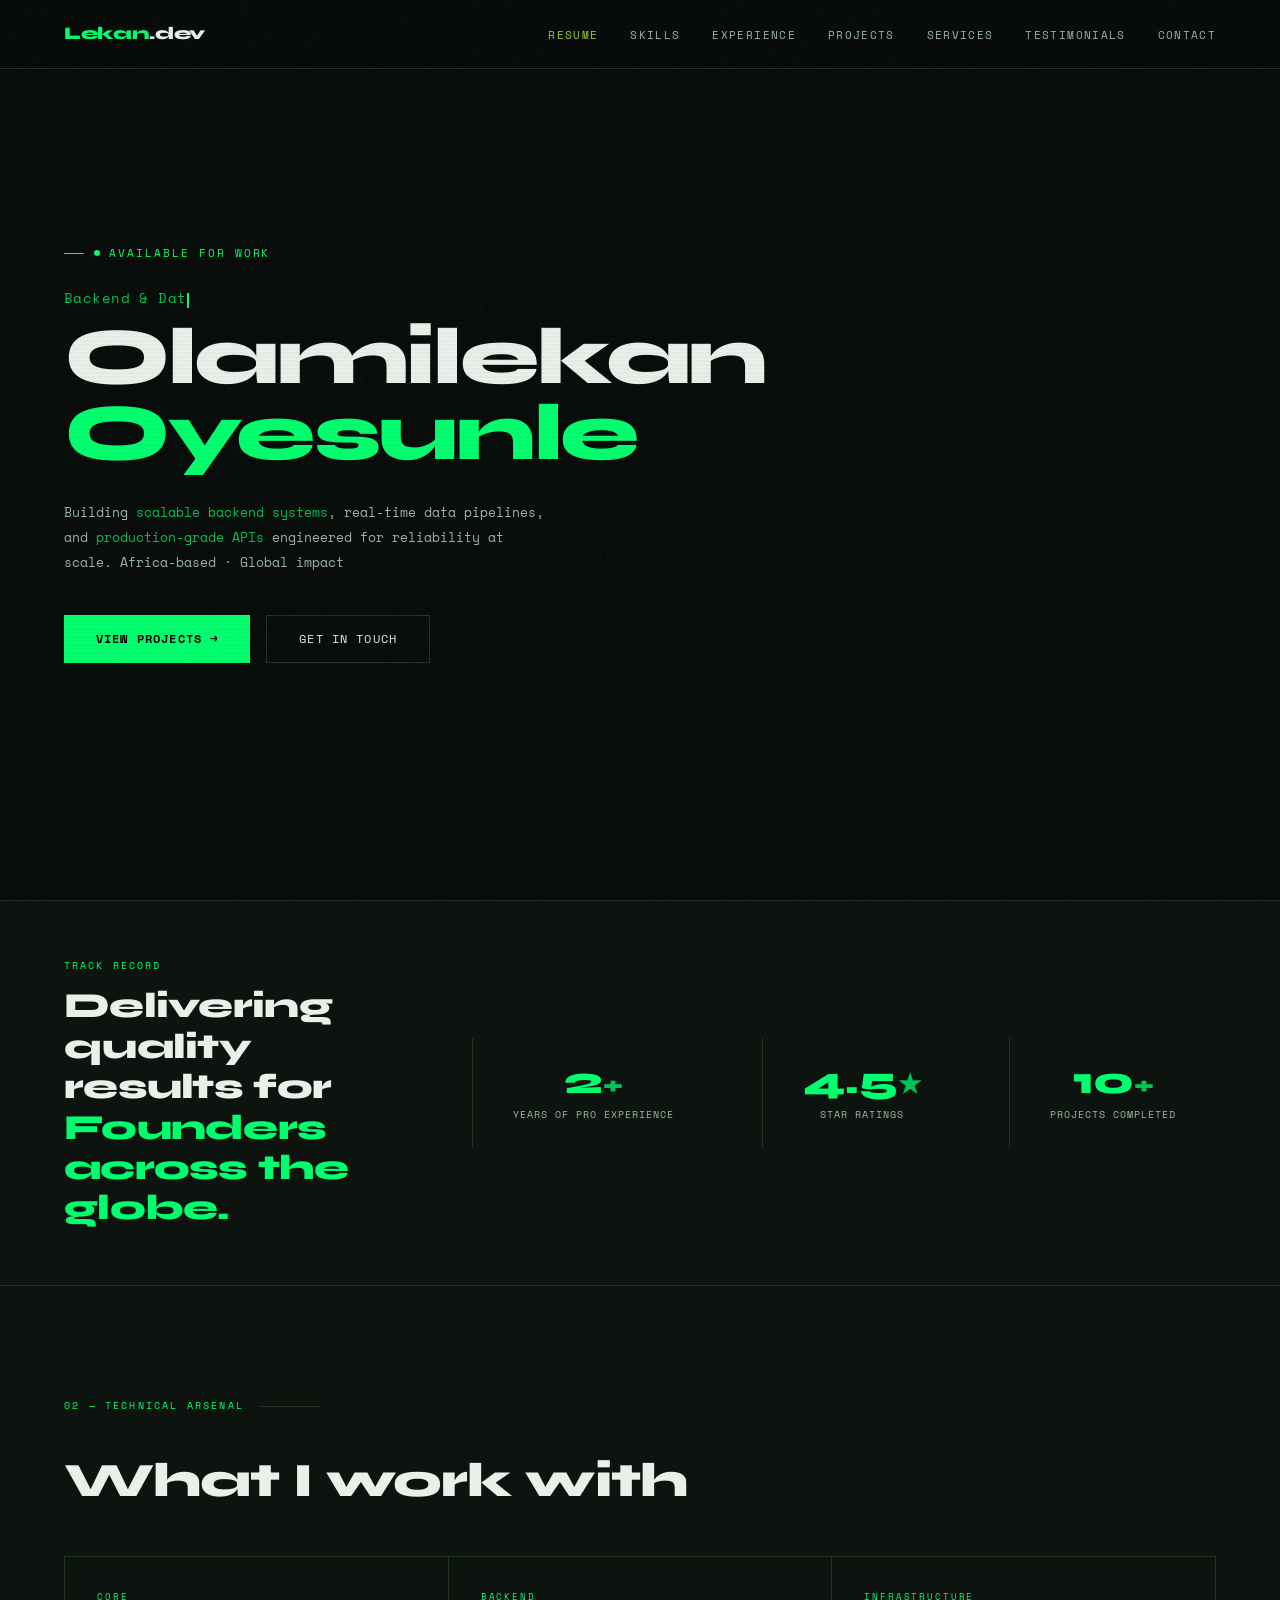
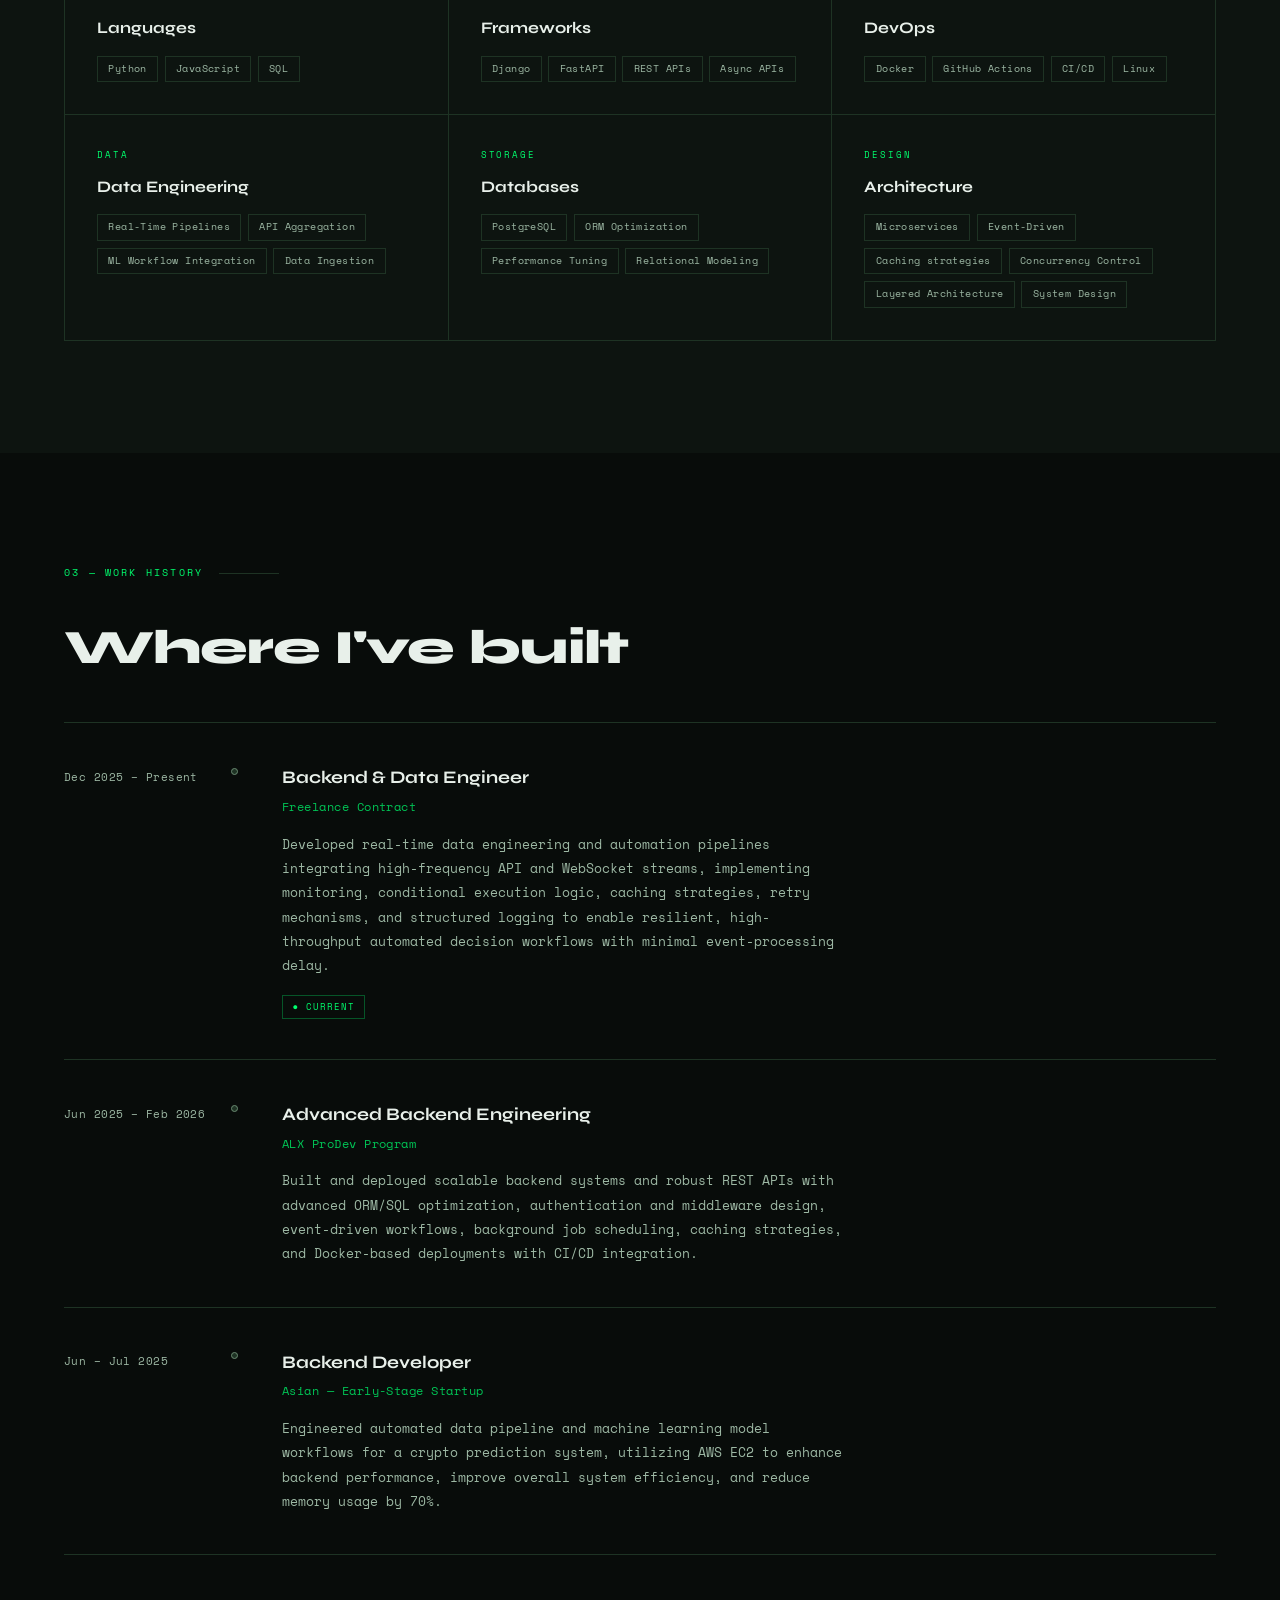
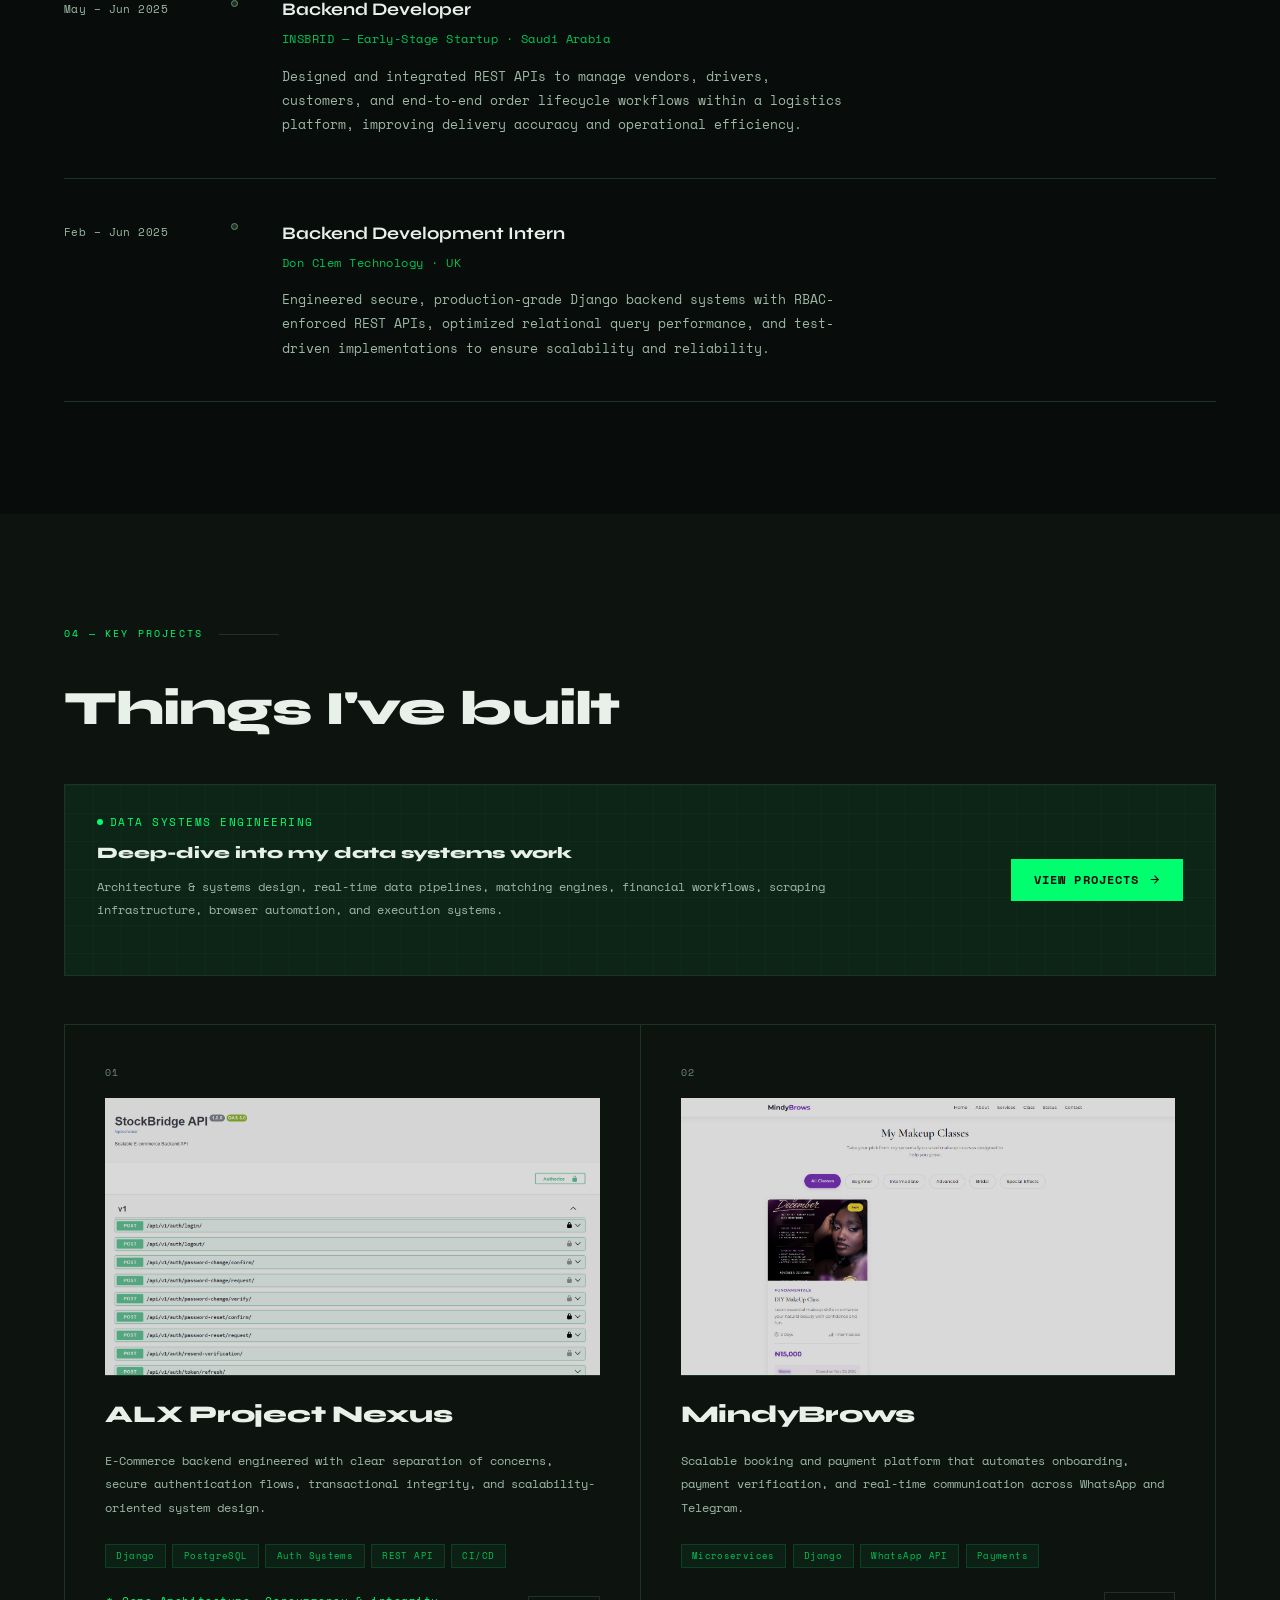
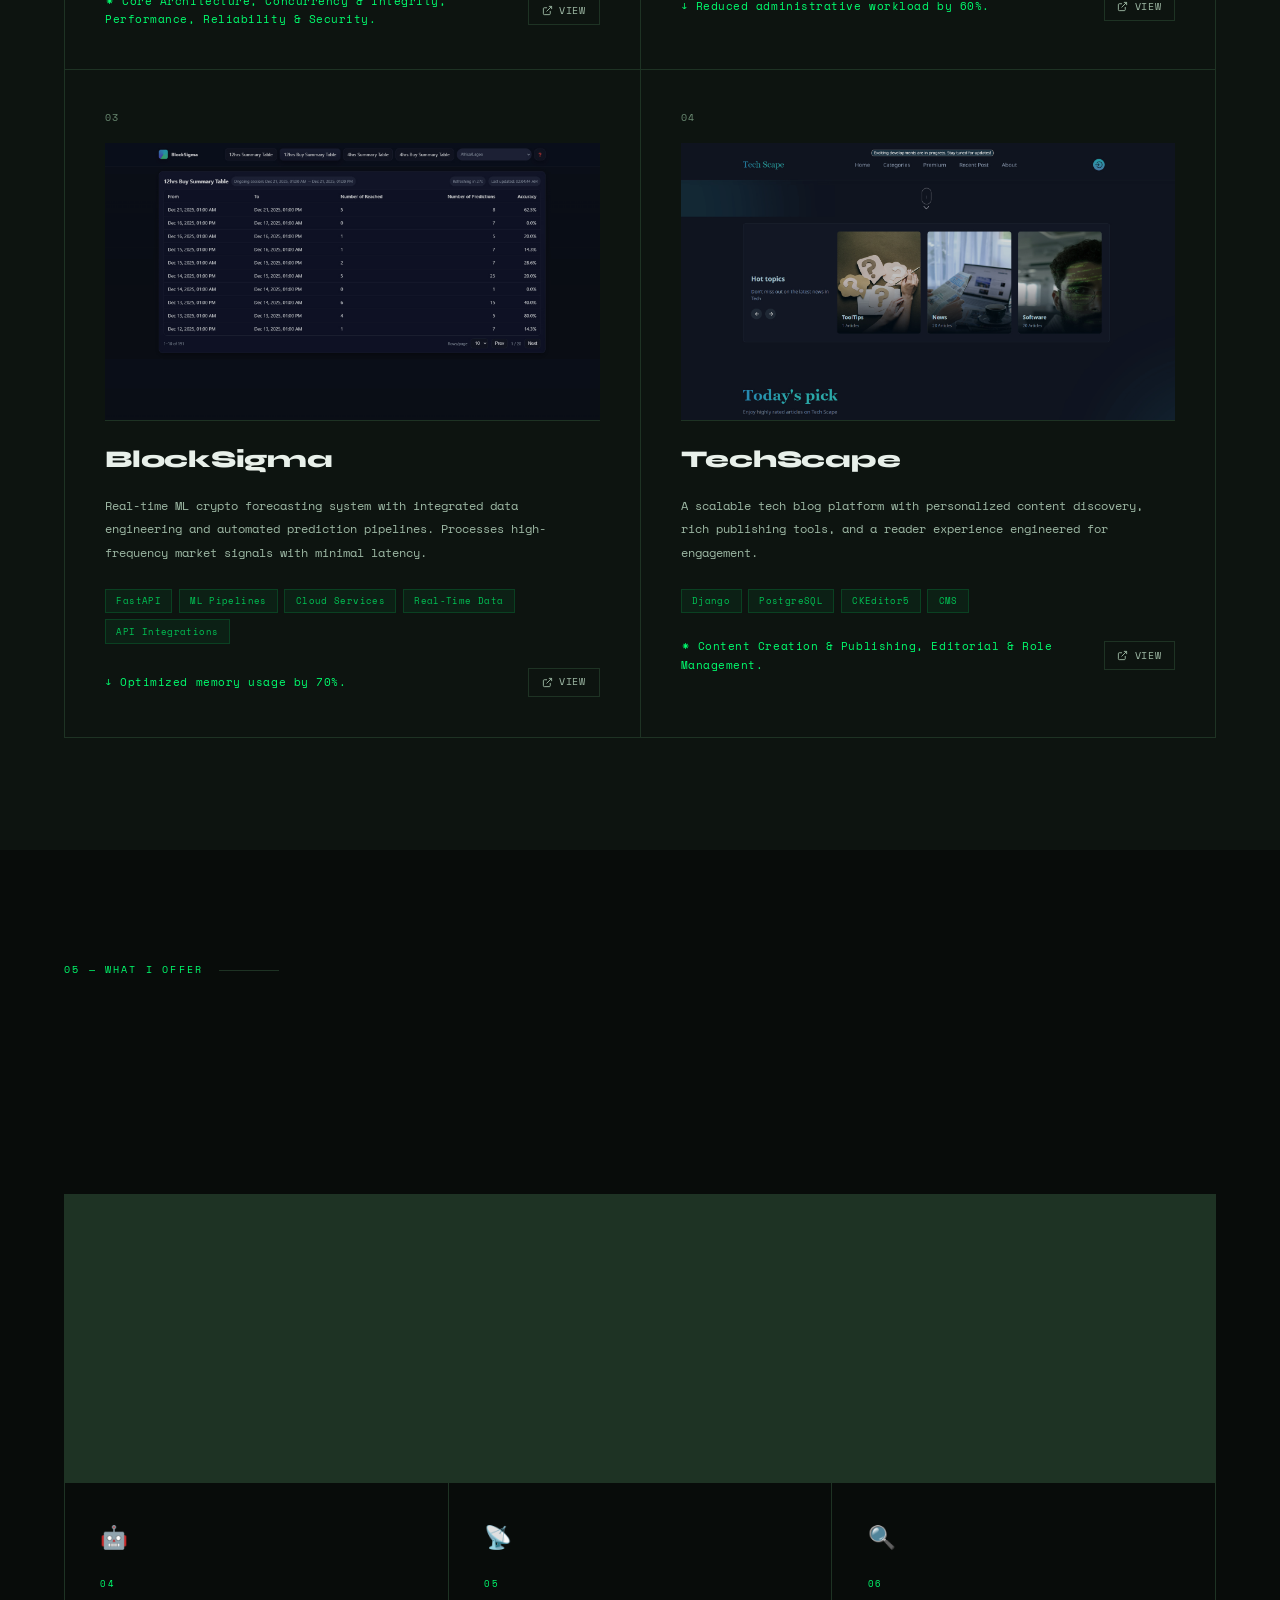
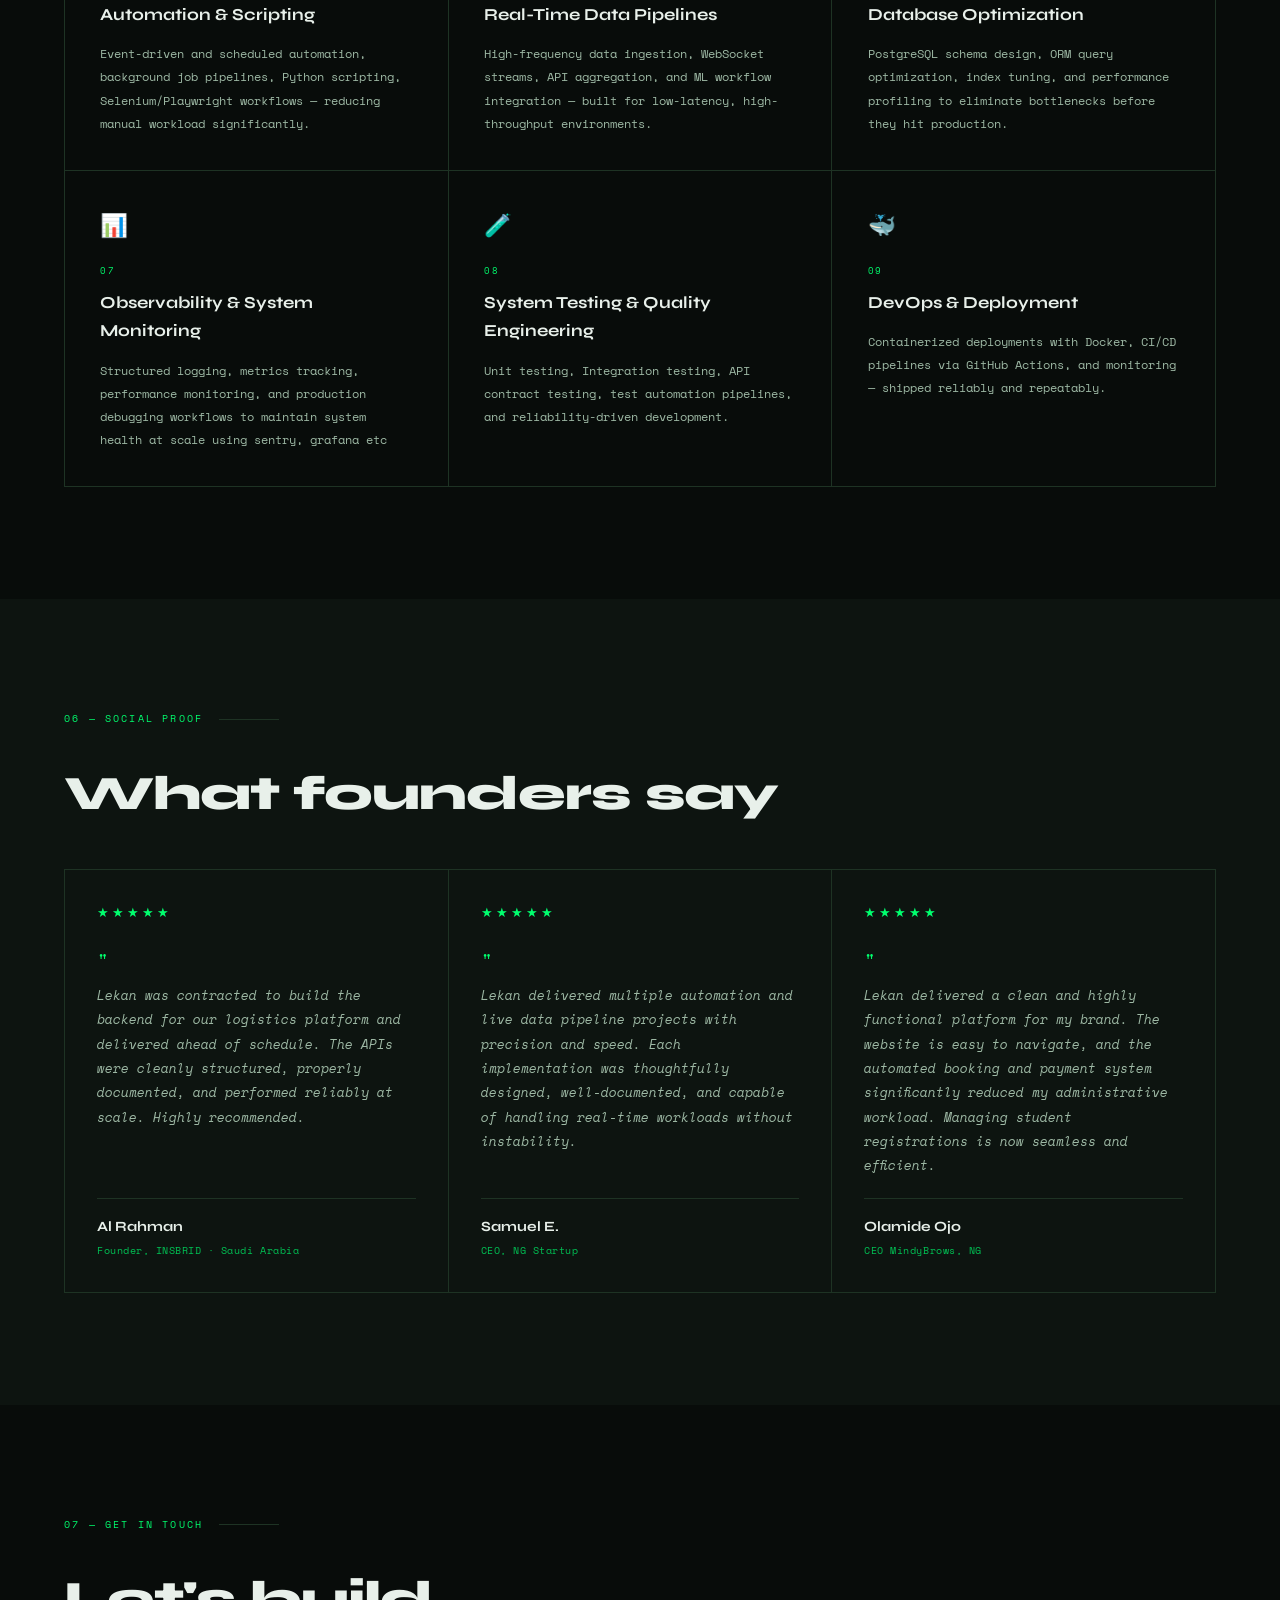
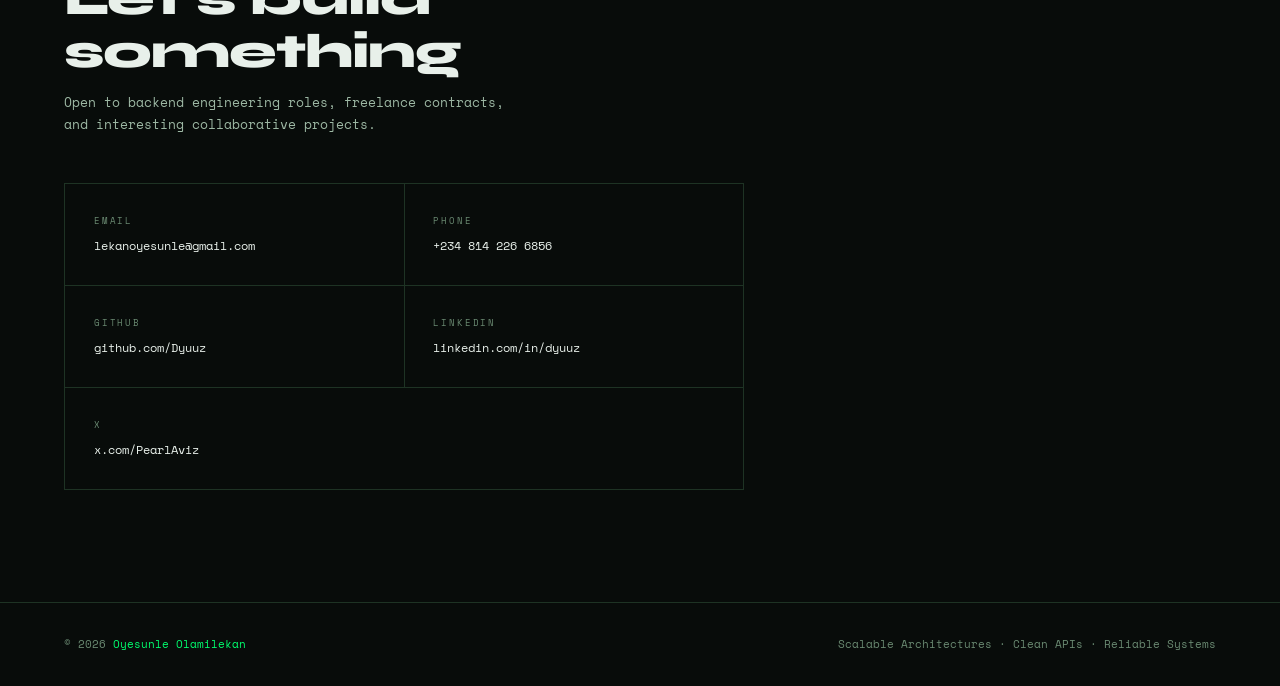
==== commit a257262d: "update:  index image contents" ====
--- a/index.html
+++ b/index.html
@@ -7,7 +7,7 @@
     <link href="https://fonts.googleapis.com/css2?family=Space+Mono:wght@400;700&family=Syne:wght@400;700;800&display=swap" rel="stylesheet">
     <link rel="preconnect" href="https://fonts.gstatic.com" crossorigin>
     <link rel='stylesheet' type='text/css' href='CSS/styles.css'>
-    <link rel="icon" type="image/png" sizes="32x32" href="/favicon.png">
+    <link rel="icon" type="image/png" sizes="32x32" href="/avatar.jpeg">
 
     <title>Olamilekan Oyesunle | Backend & Data Engineer</title>
     <meta name="description" content="Backend and Data Engineer building scalable APIs, real-time data pipelines, and production-grade distributed systems." />
@@ -19,13 +19,13 @@
     <meta property="og:site_name" content="Olamilekan Oyesunle Portfolio" />
     <meta property="og:title" content="Olamilekan Oyesunle — Backend & Data Engineer" />
     <meta property="og:description" content="Scalable systems. Real-time engineering. Clean architecture." />
-    <meta property="og:image" content="https://lekanoyesunle.com/meta.jpg" />
+    <meta property="og:image" content="https://lekanoyesunle.com/avatar.jpeg" />
     <meta property="og:url" content="https://lekanoyesunle.com" />
 
     <meta name="twitter:card" content="summary_large_image" />
     <meta name="twitter:title" content="Olamilekan Oyesunle — Backend & Data Engineer" />
     <meta name="twitter:description" content="Scalable backend systems and real-time data workflows." />
-    <meta name="twitter:image" content="https://lekanoyesunle.com/meta.jpg" />
+    <meta name="twitter:image" content="https://lekanoyesunle.com/avatar.jpeg" />
 
     <!-- Google tag (gtag.js) -->
     <script async src="https://www.googletagmanager.com/gtag/js?id=G-55TB5JM8K6"></script>
@@ -43,7 +43,7 @@
         "@type": "Person",
         "name": "Olamilekan Oyesunle",
         "url": "https://lekanoyesunle.com",
-        "image": "https://lekanoyesunle.com/meta.jpg",
+        "image": "https://lekanoyesunle.com/avatar.jpeg",
         "jobTitle": "Backend & Data Engineer",
         "description": "Backend and Data Engineer building scalable APIs, distributed systems, and real-time data pipelines.",
         "address": {
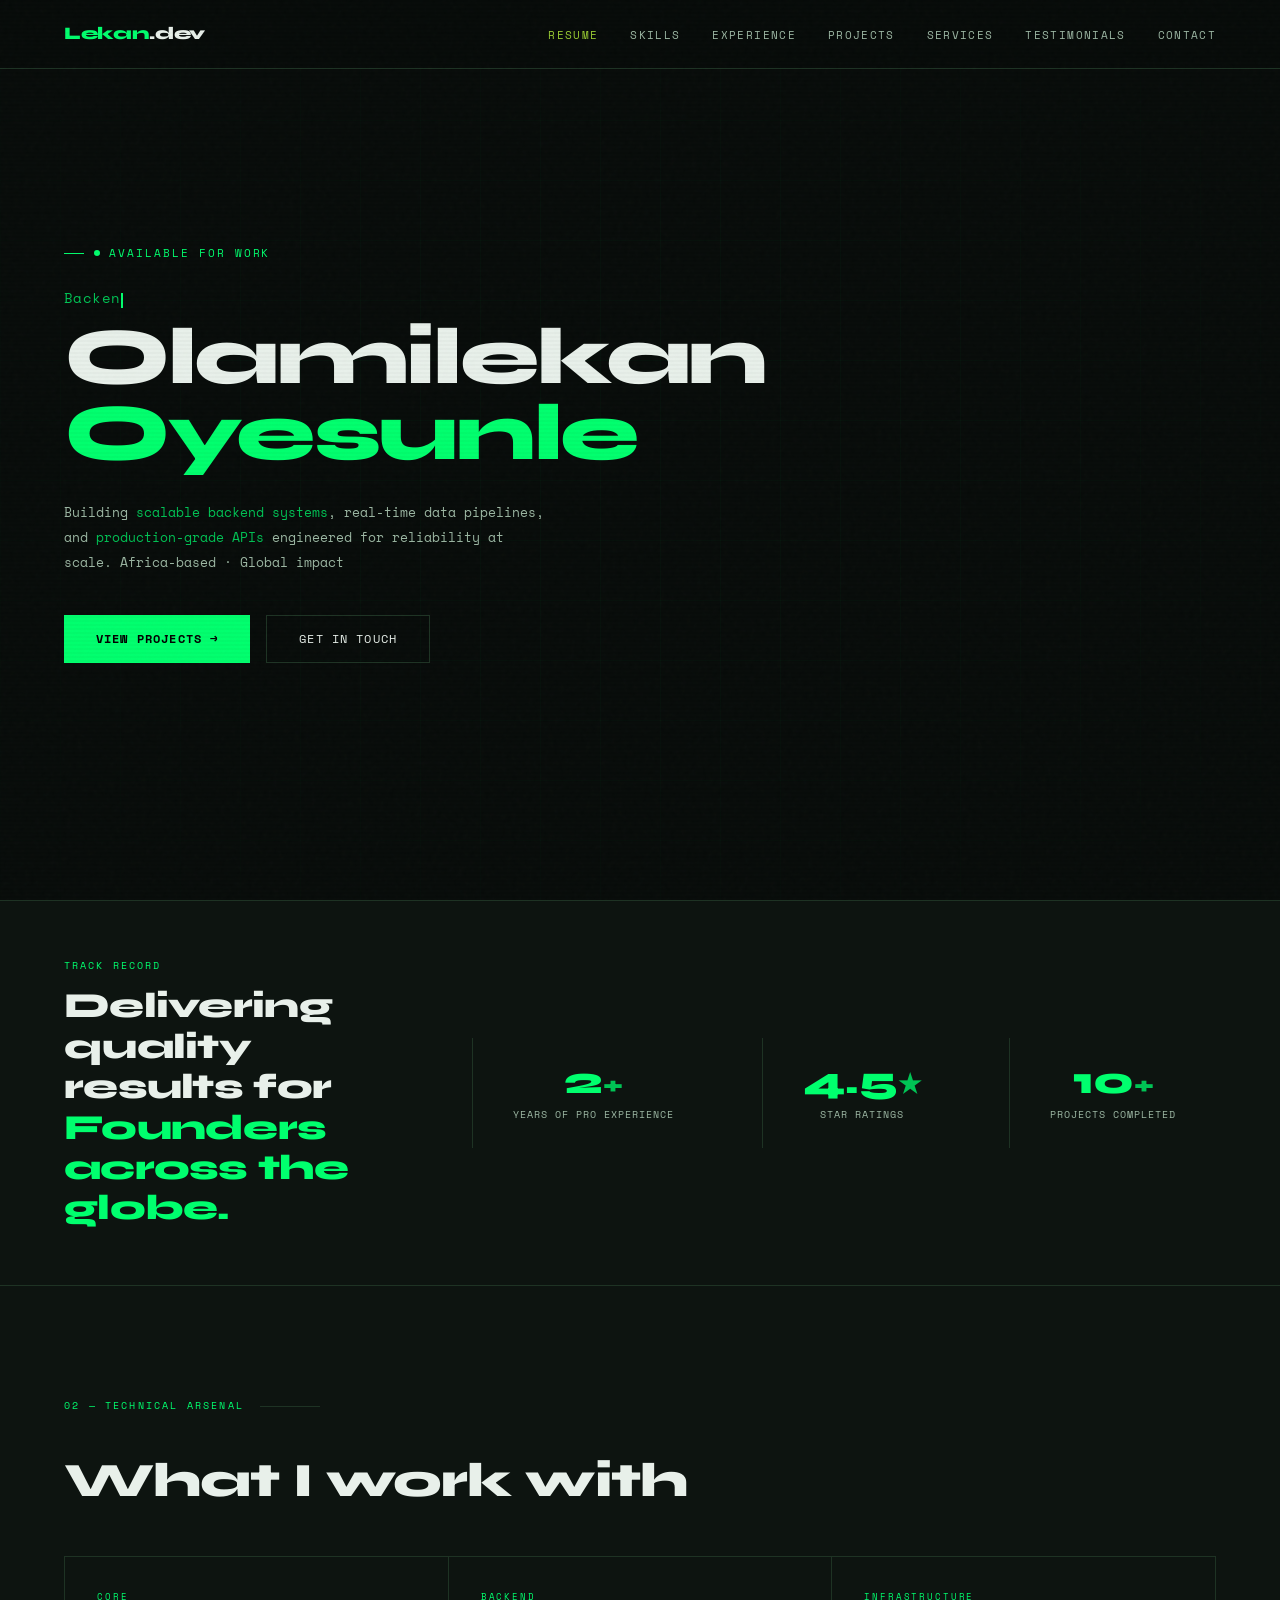
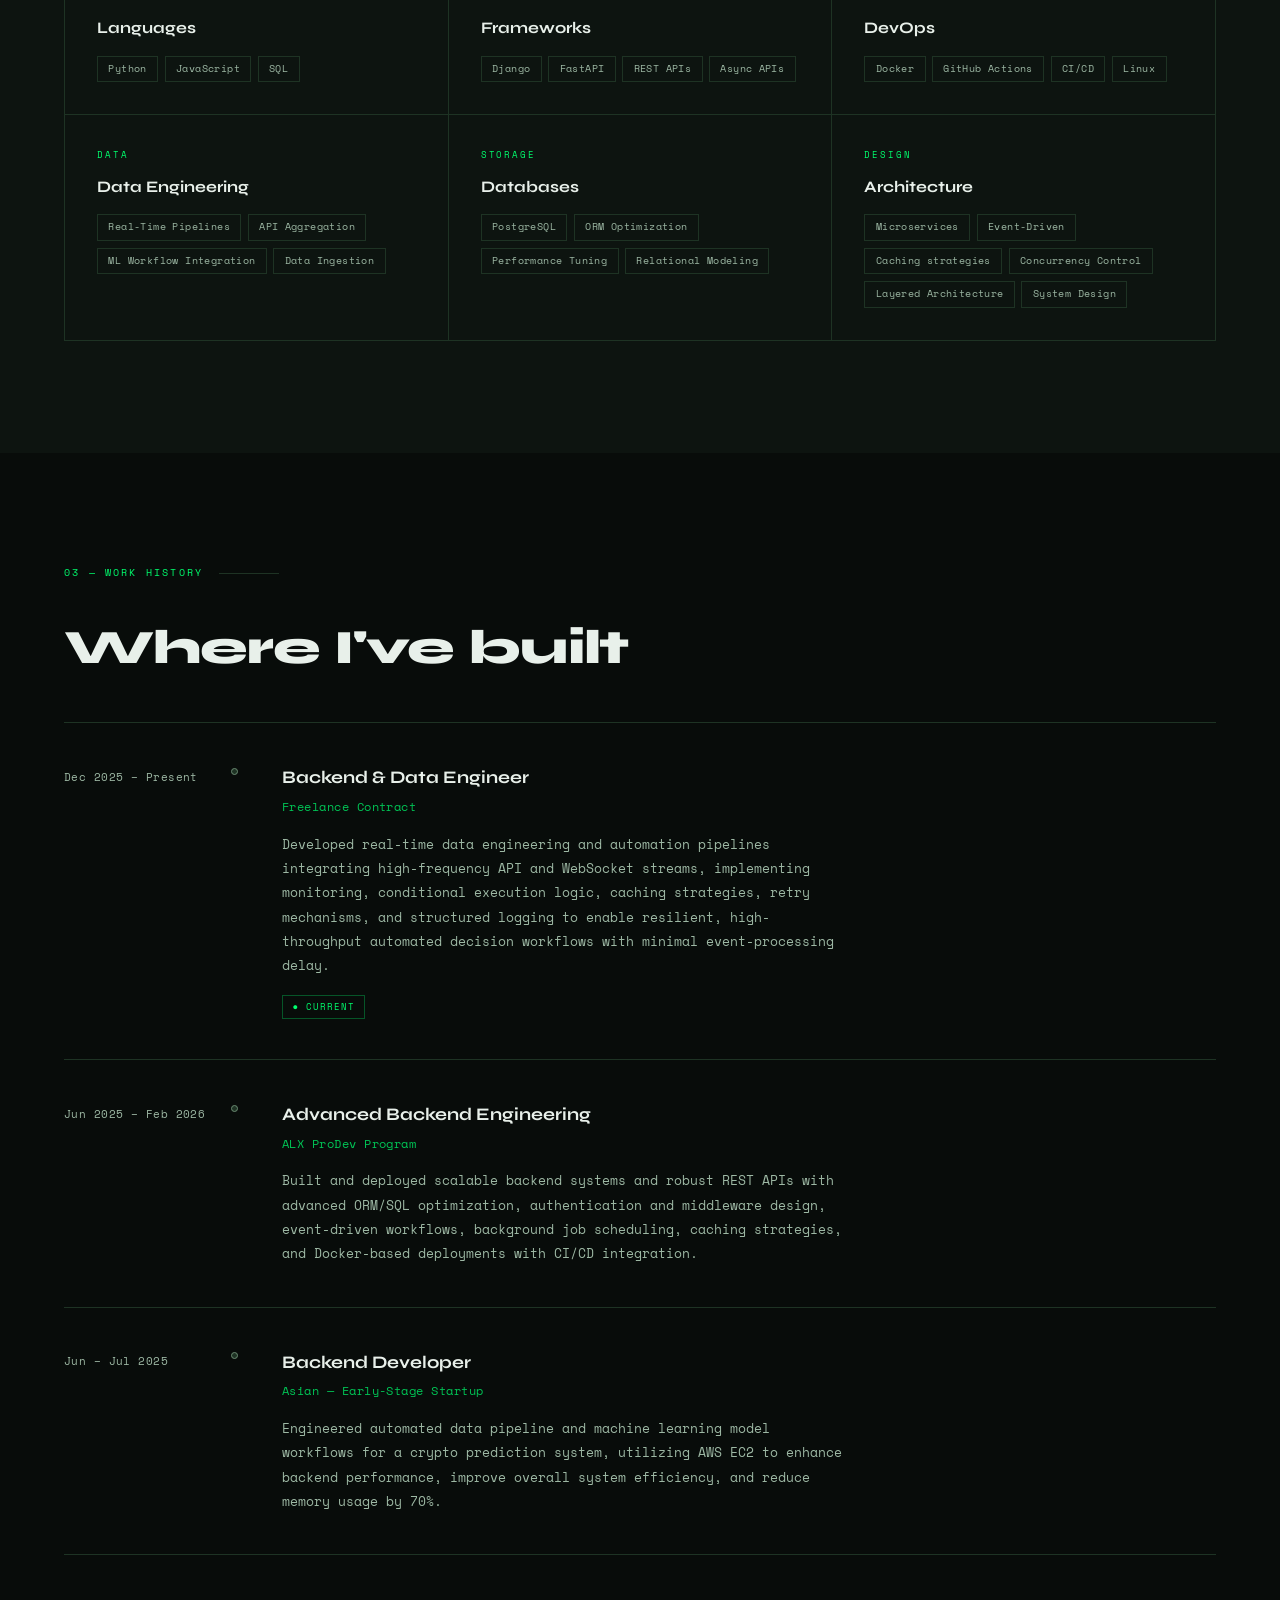
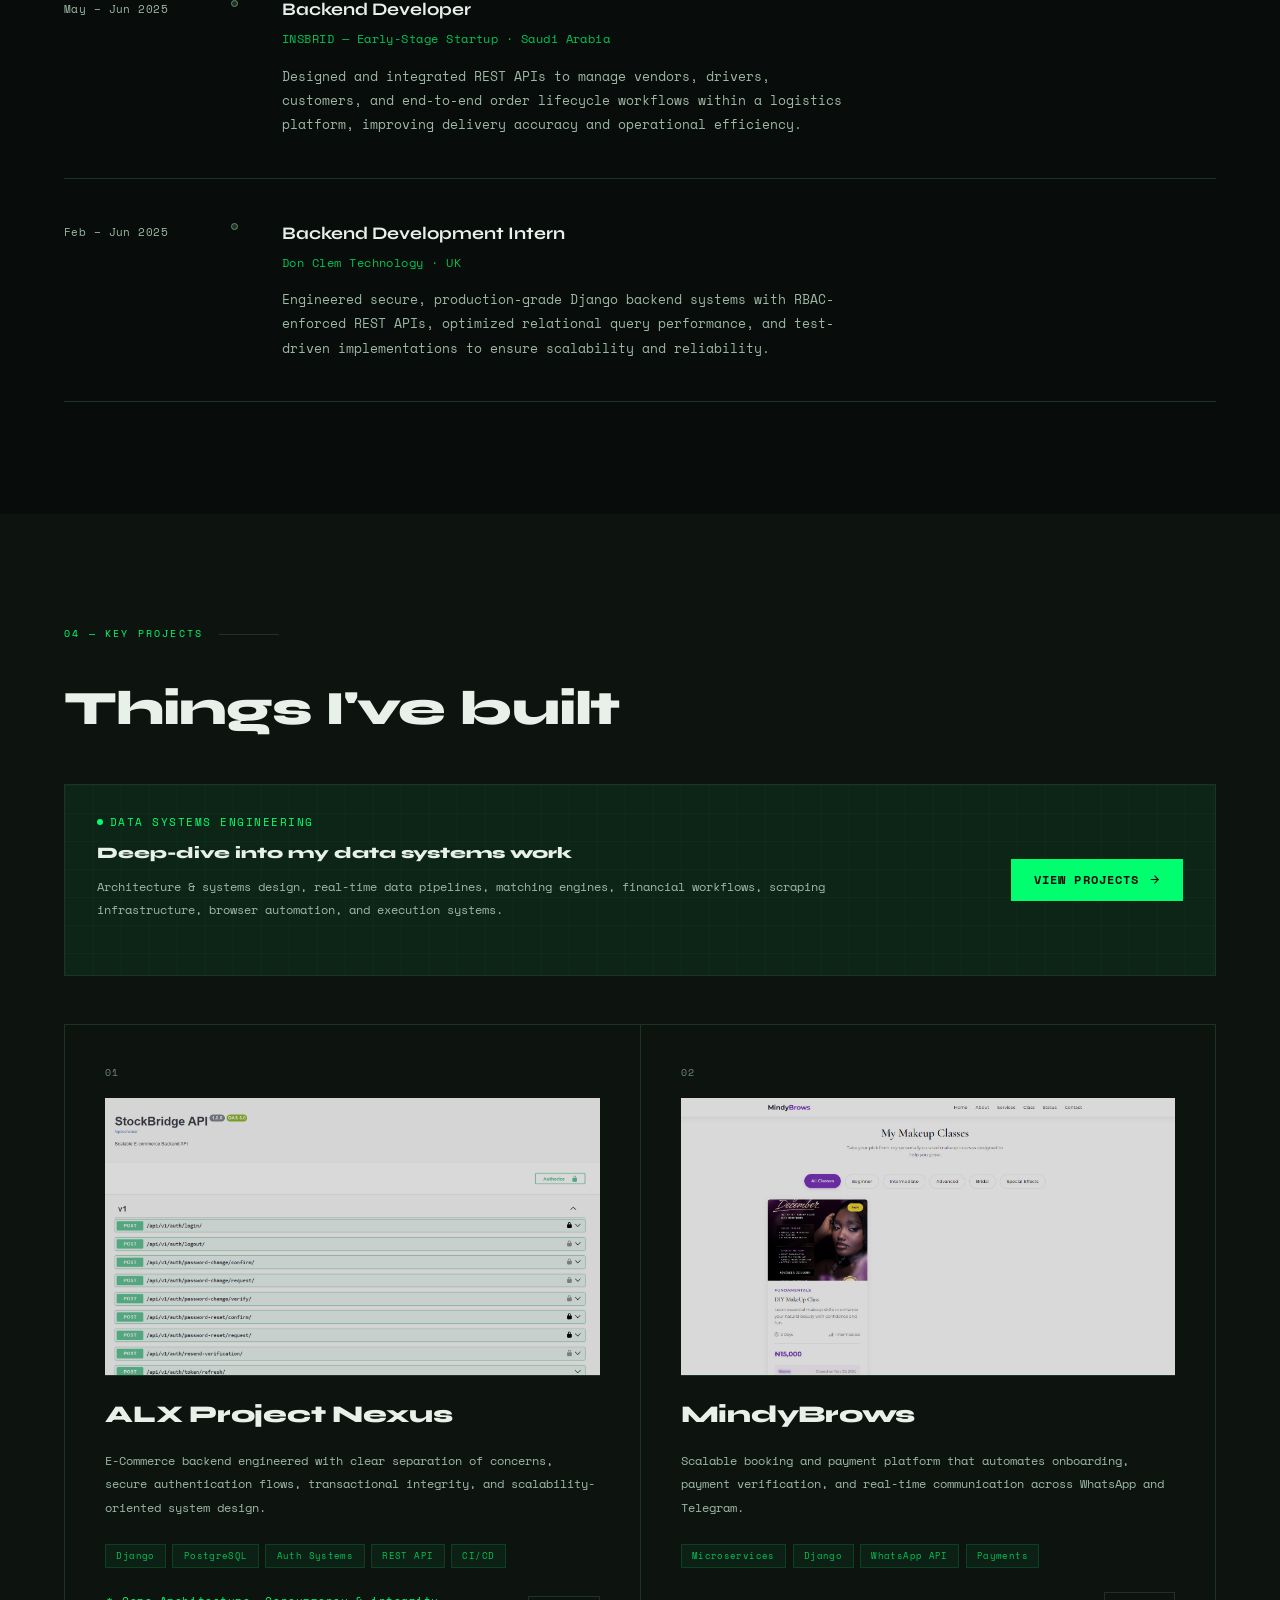
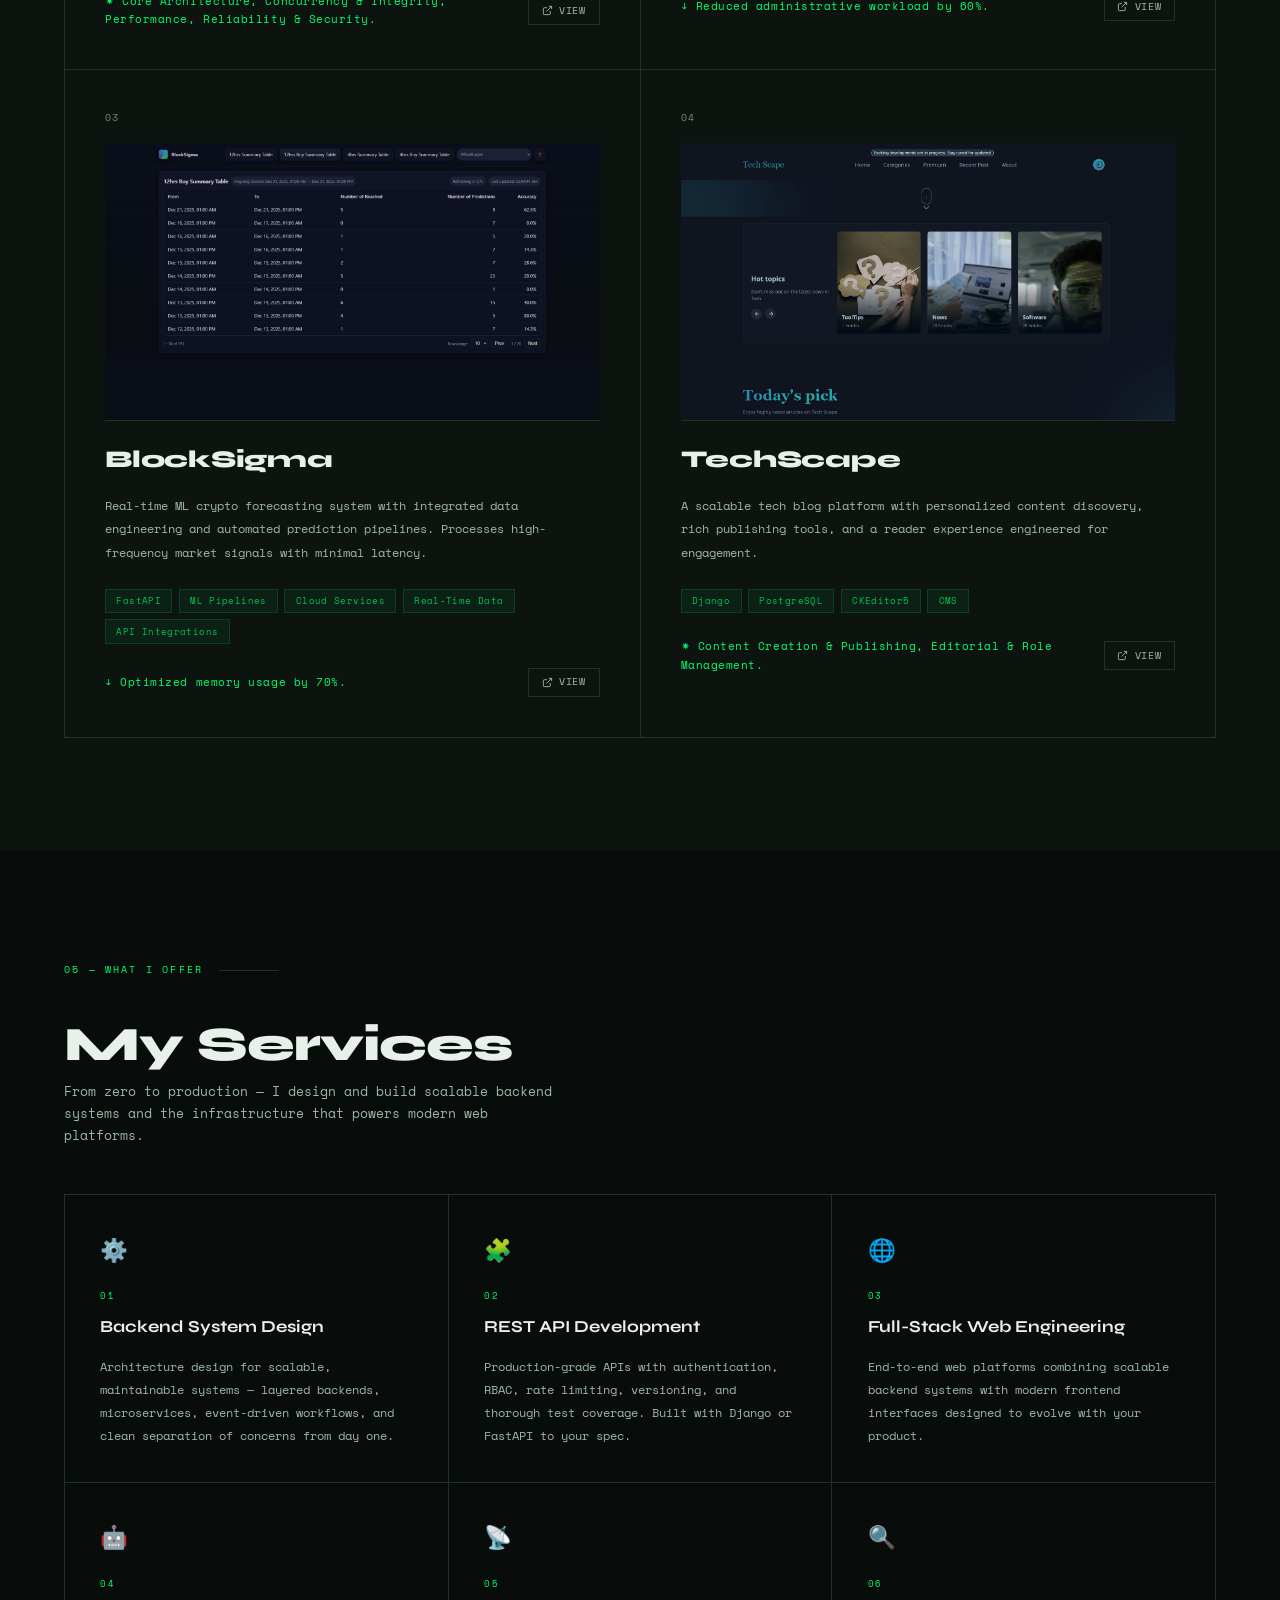
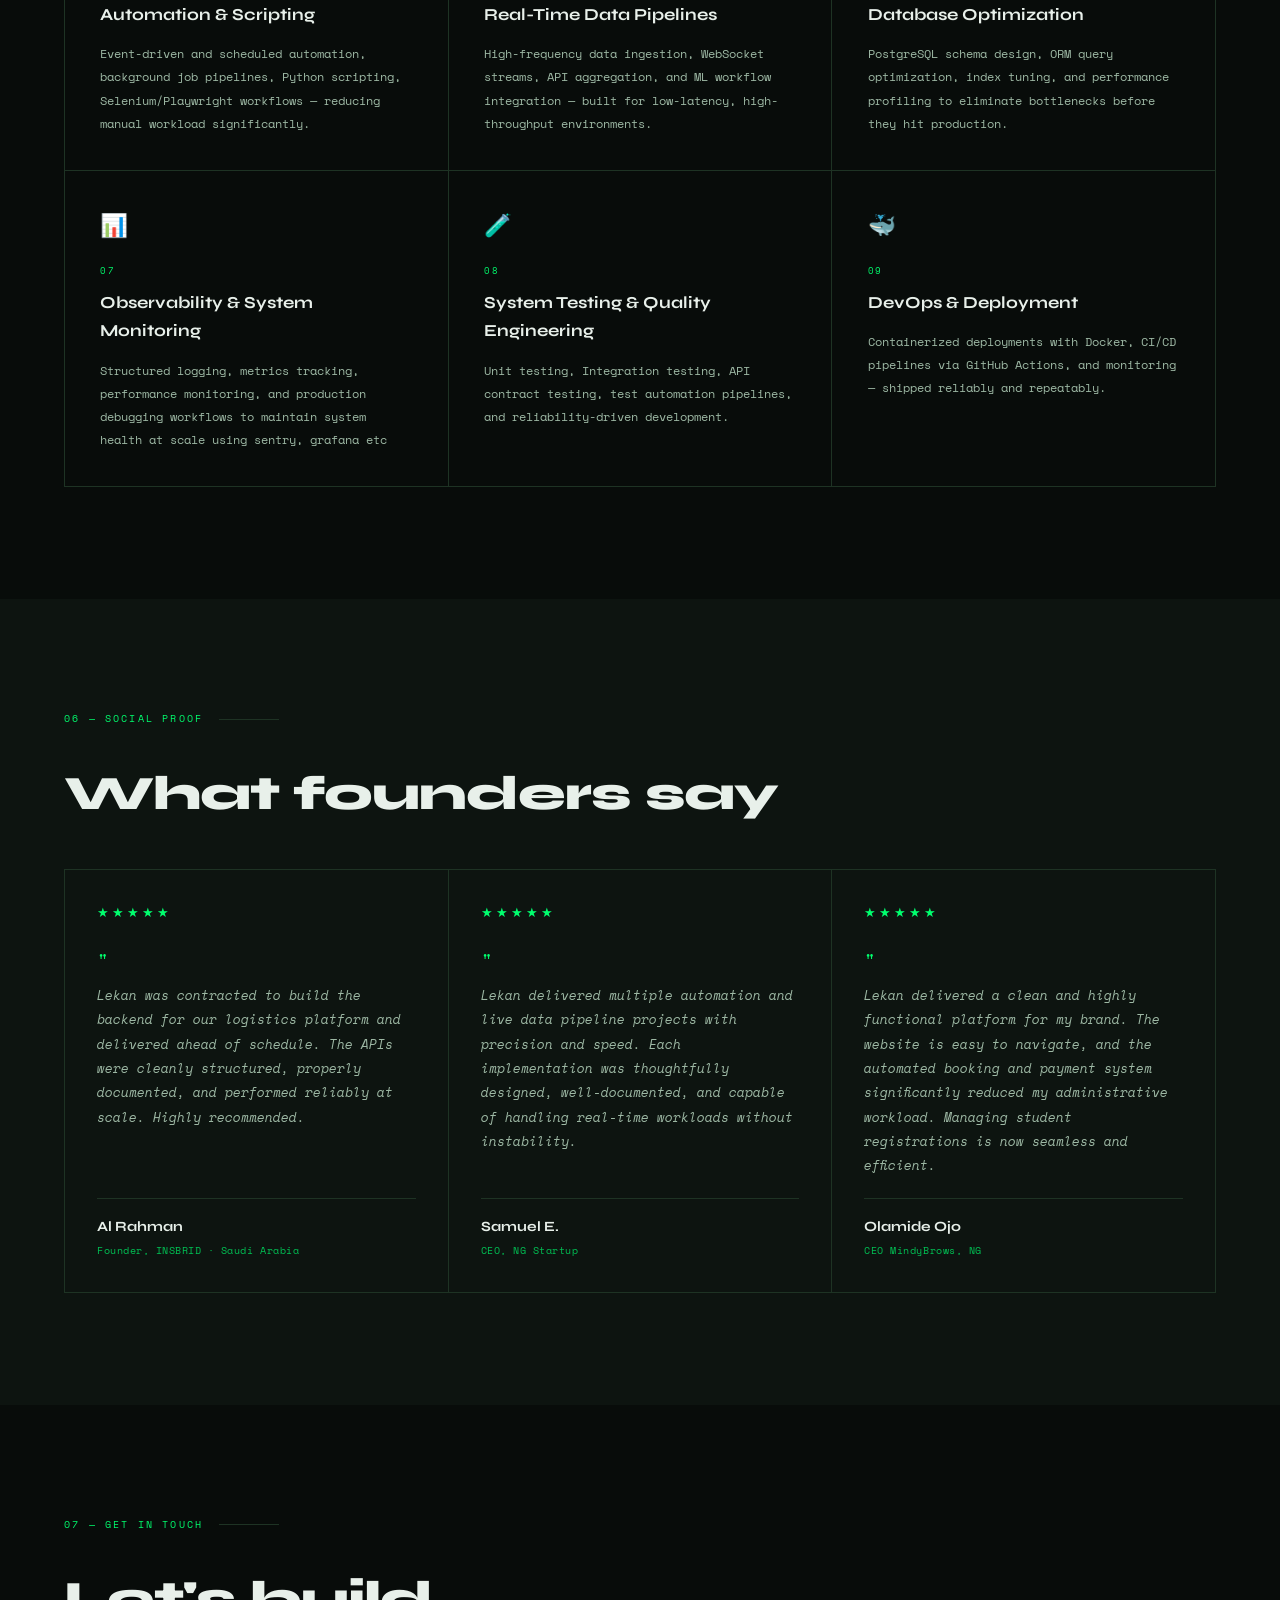
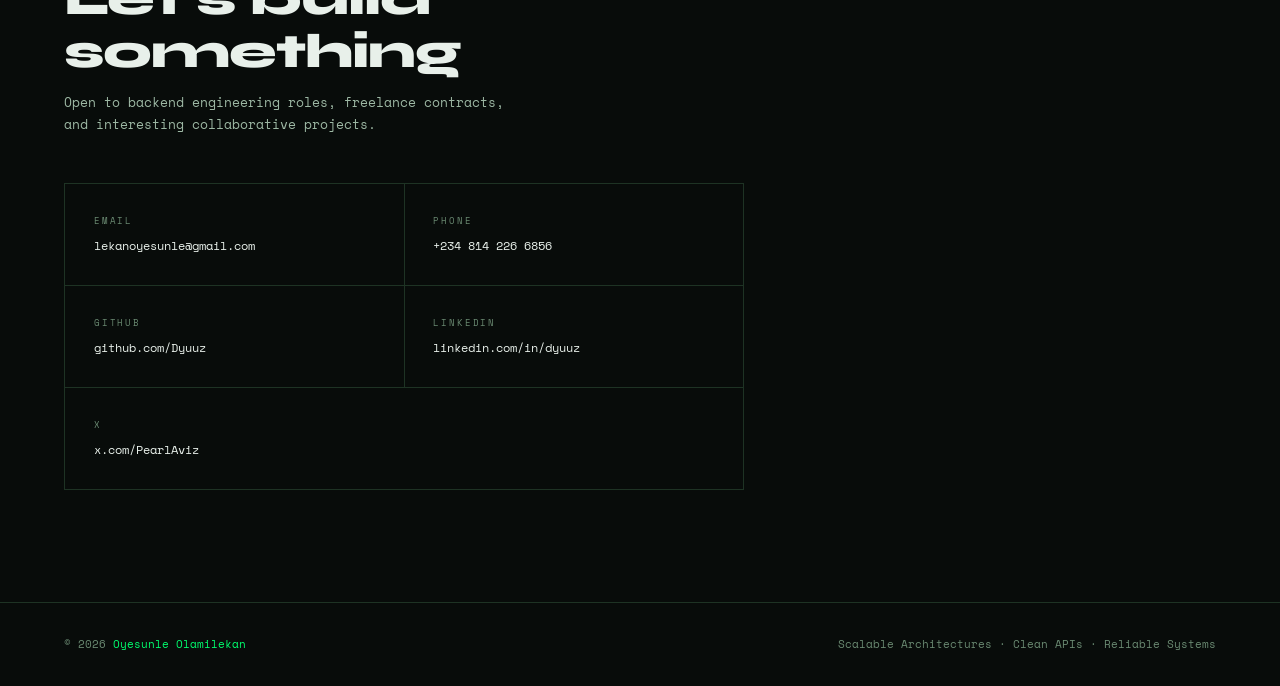
==== commit 75d2ddd3: "update:  index resume src" ====
--- a/index.html
+++ b/index.html
@@ -72,7 +72,7 @@
   <div class="nav-logo">Lekan<span>.dev</span></div>
   <ul class="nav-links">
     <li class="nav-resume">
-      <a href="/resume/LekanOye26_Feb.pdf"
+      <a href="/resume/LekanOyeCVJune26.pdf"
         download
         onclick="gtag('event', 'resume_download', {
           event_category: 'engagement',
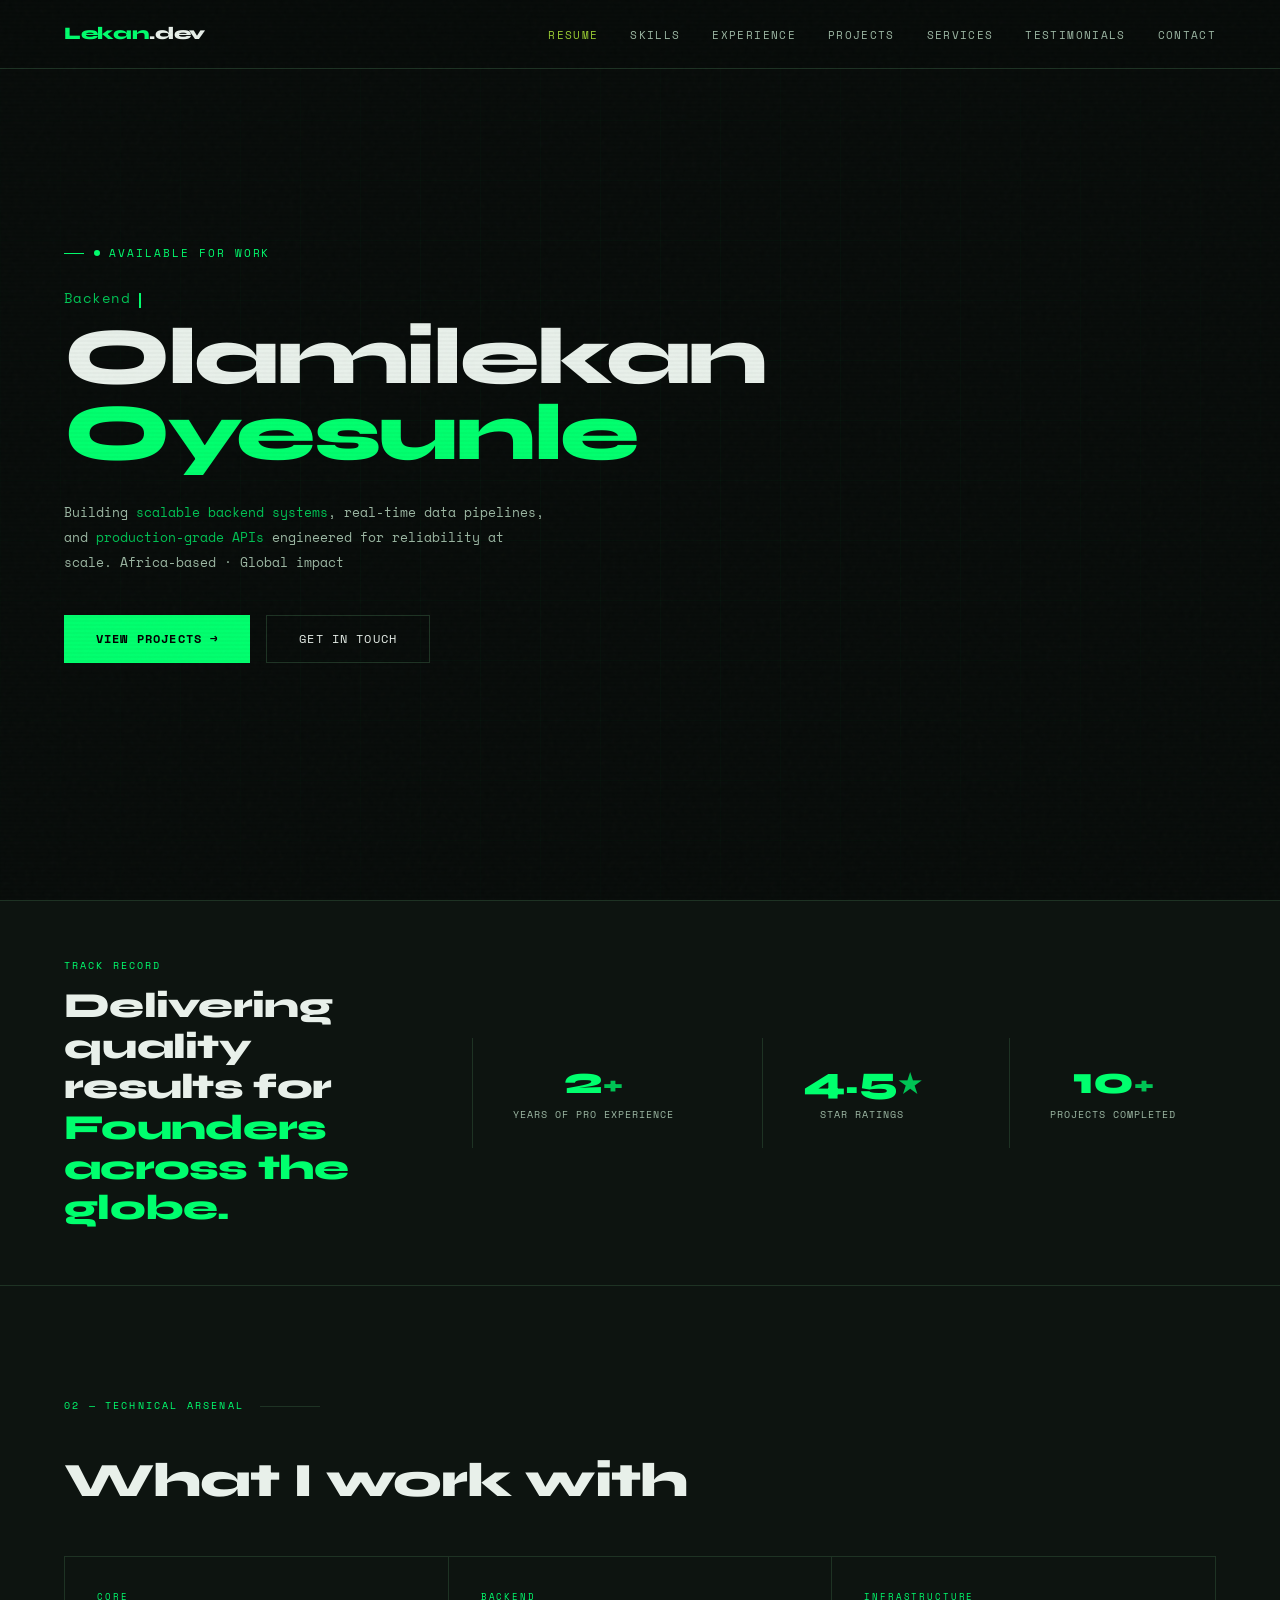
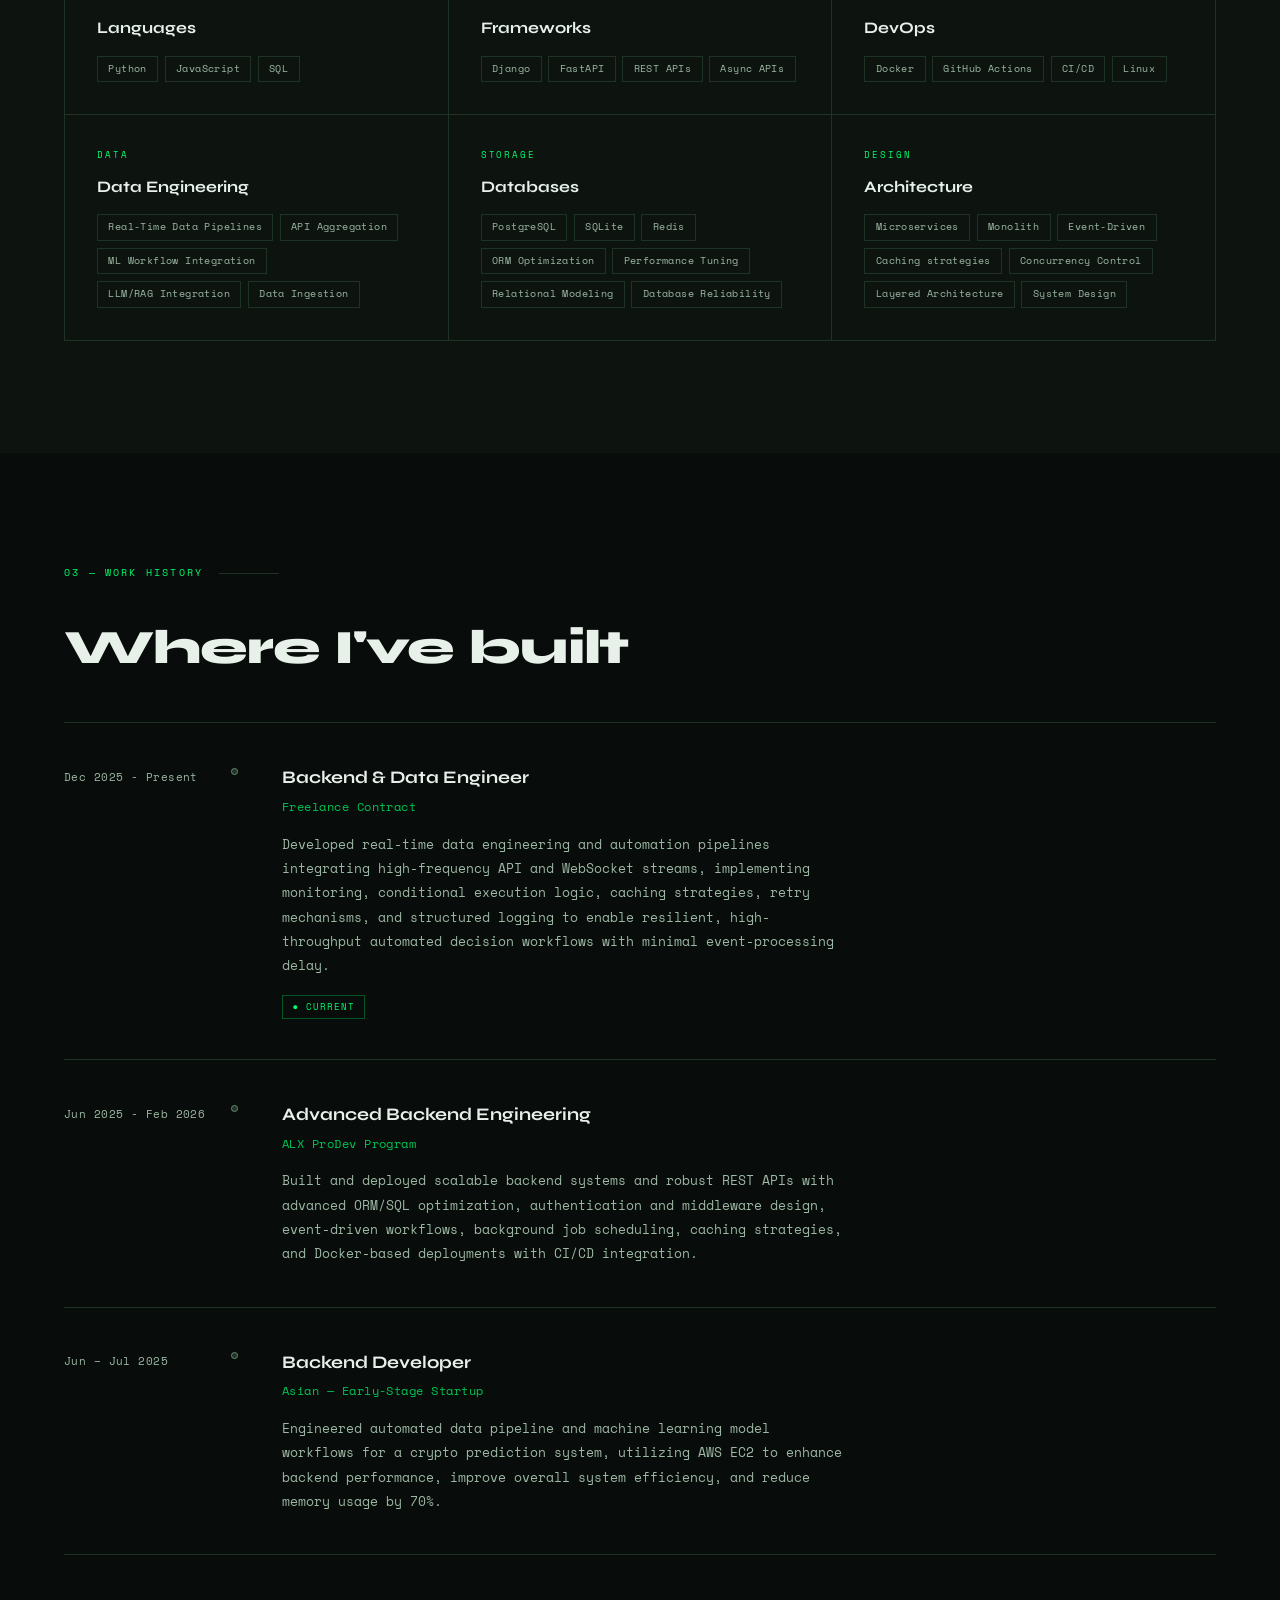
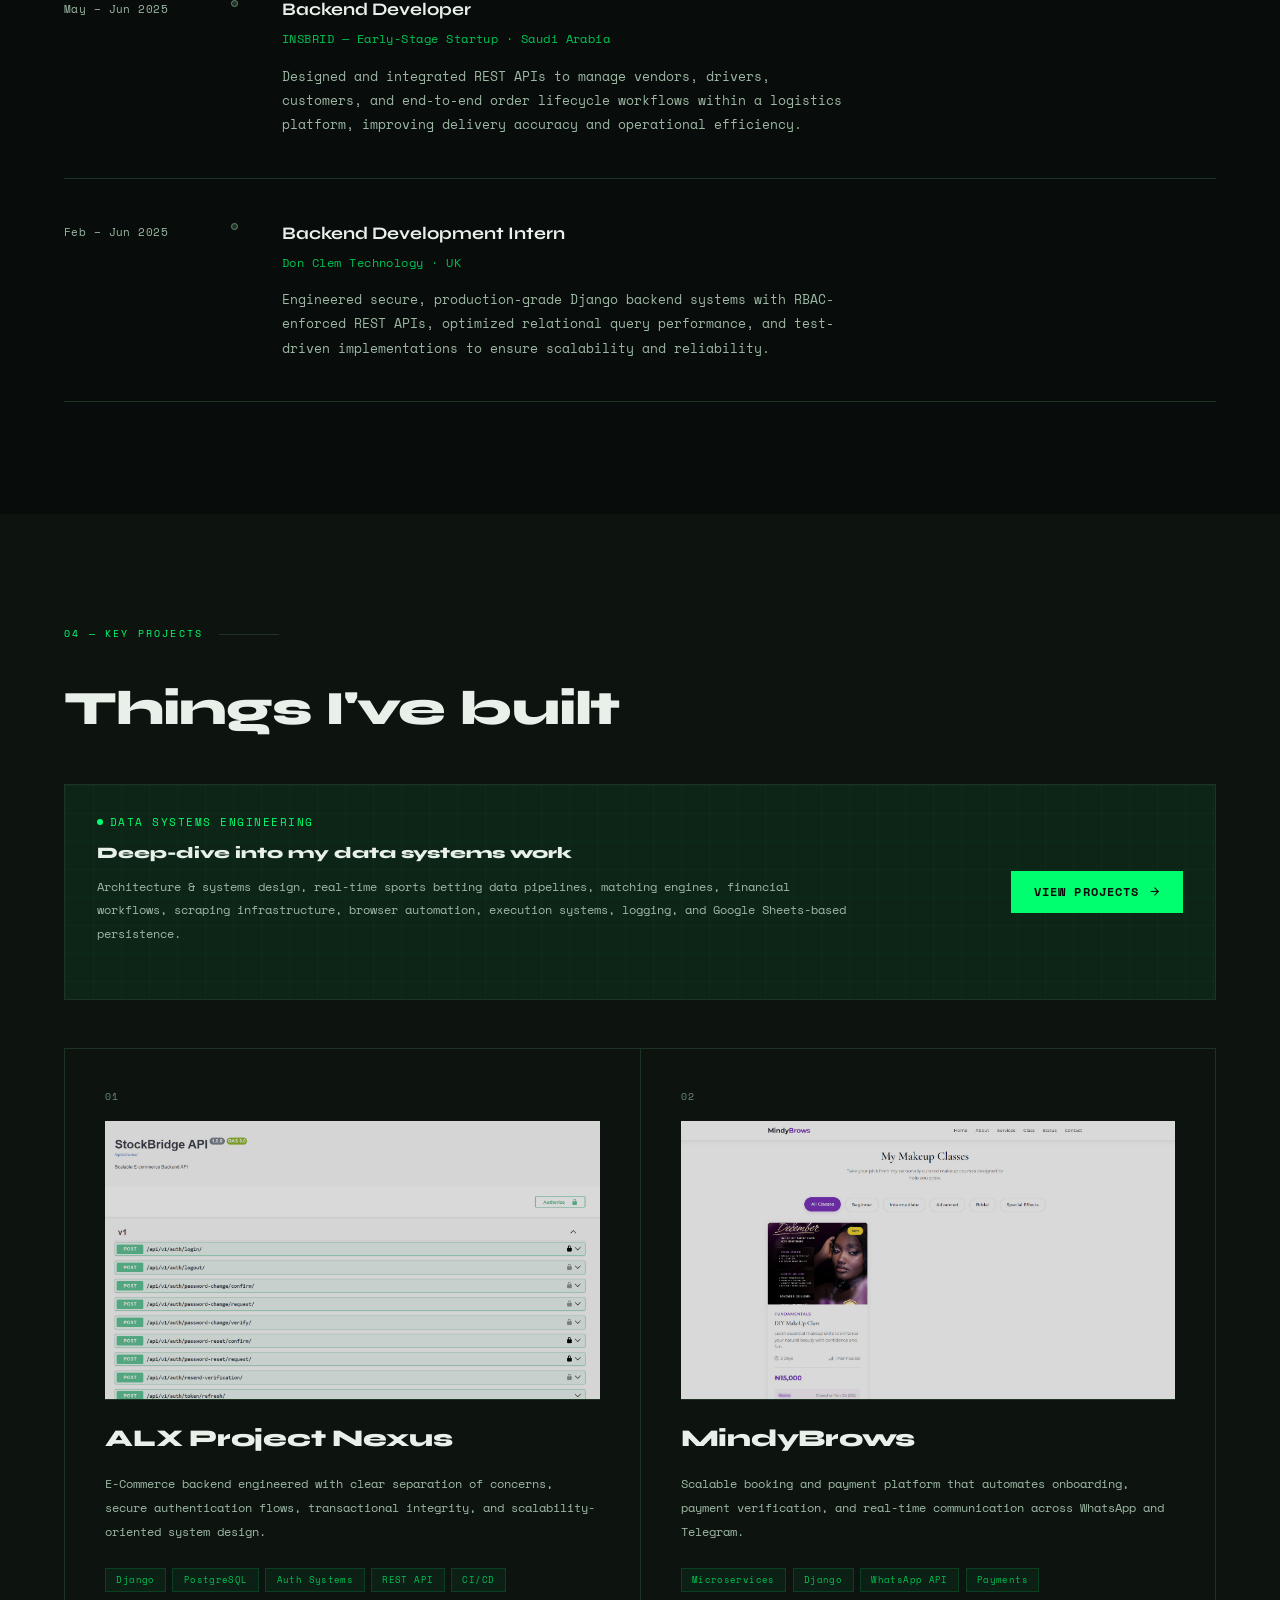
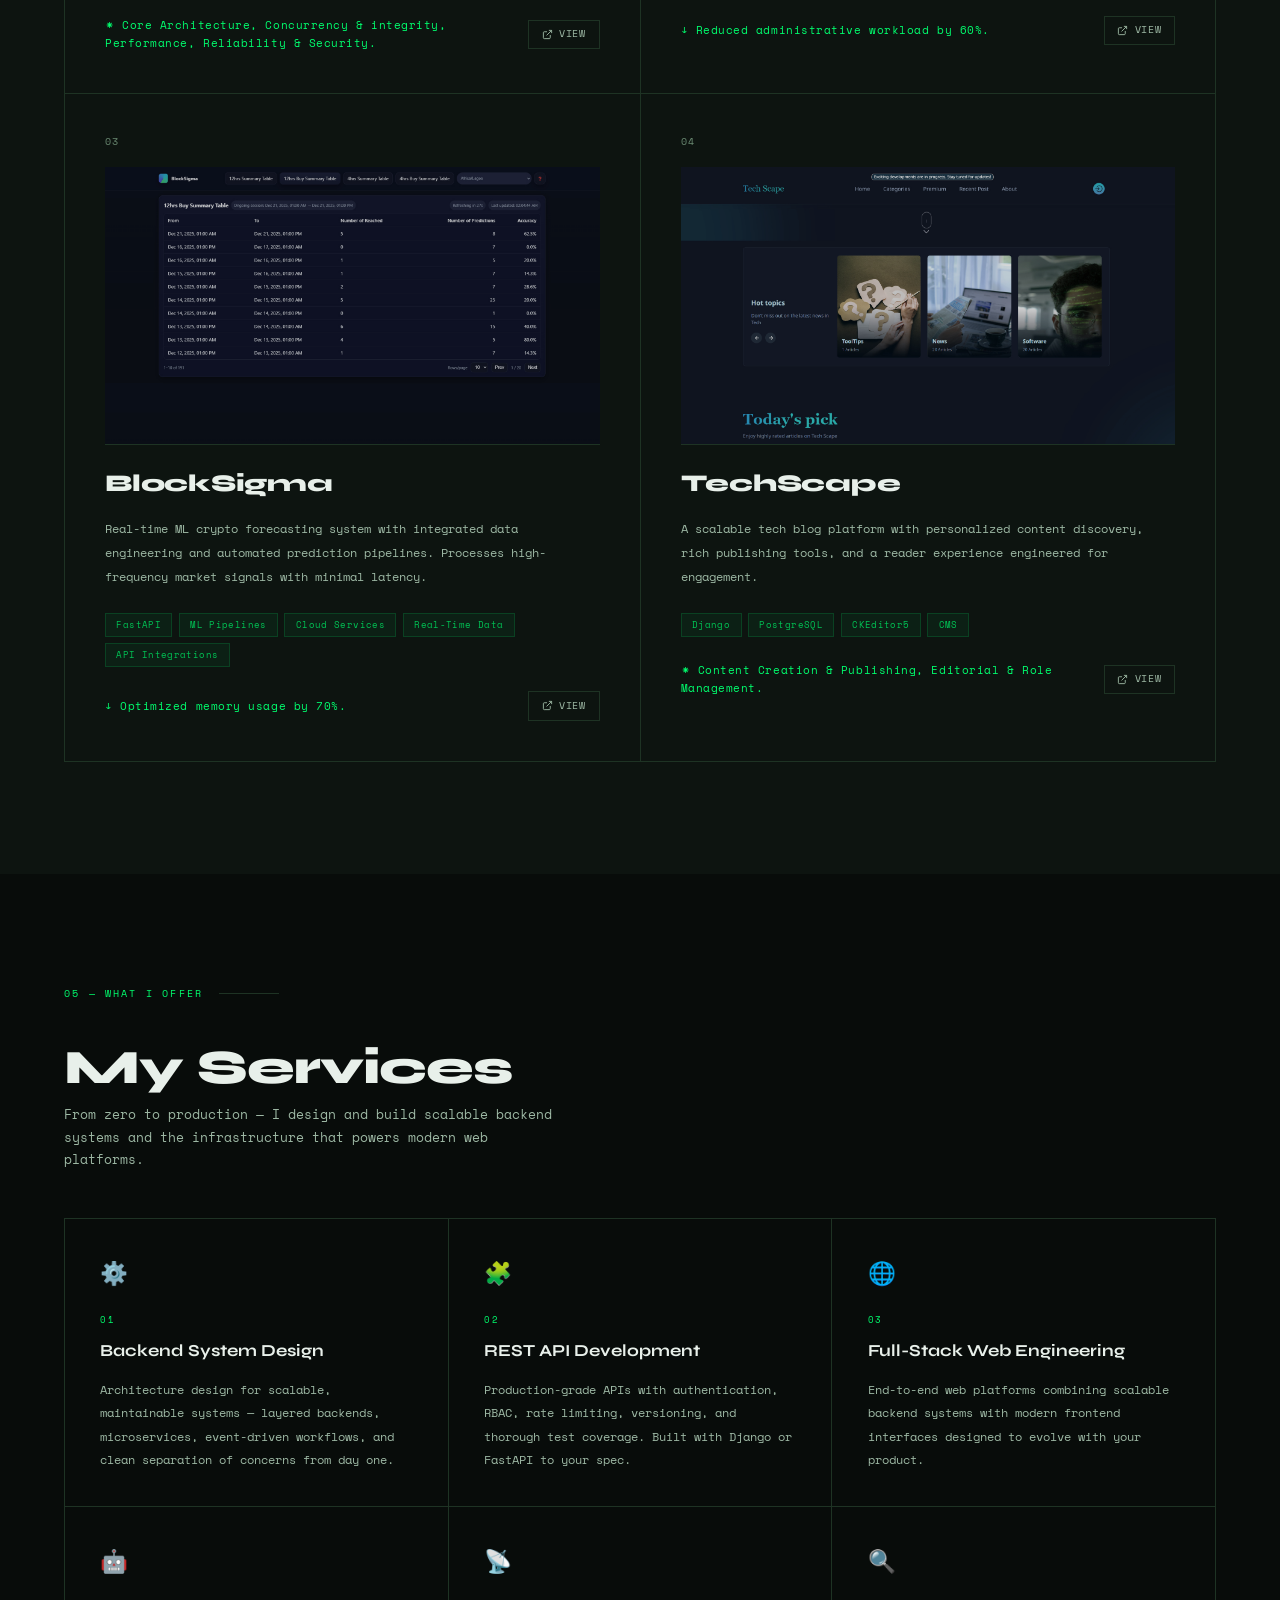
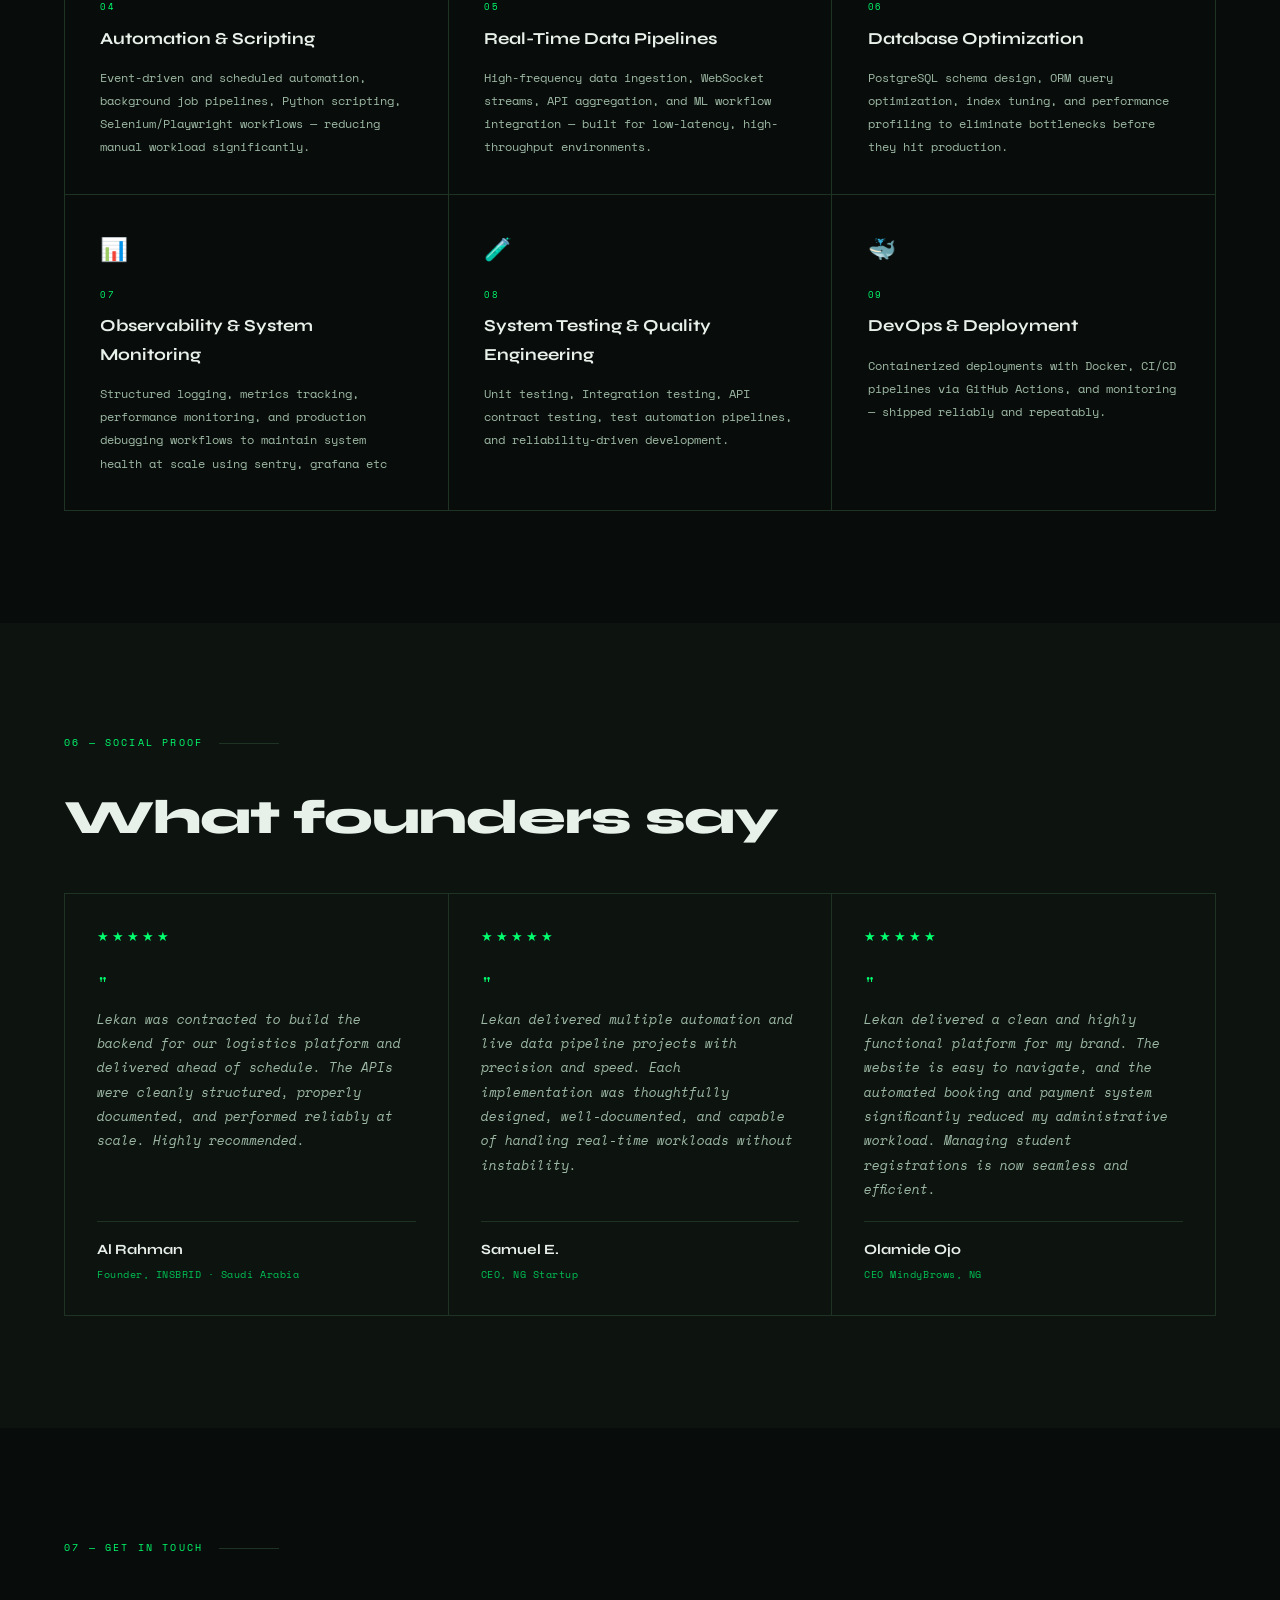
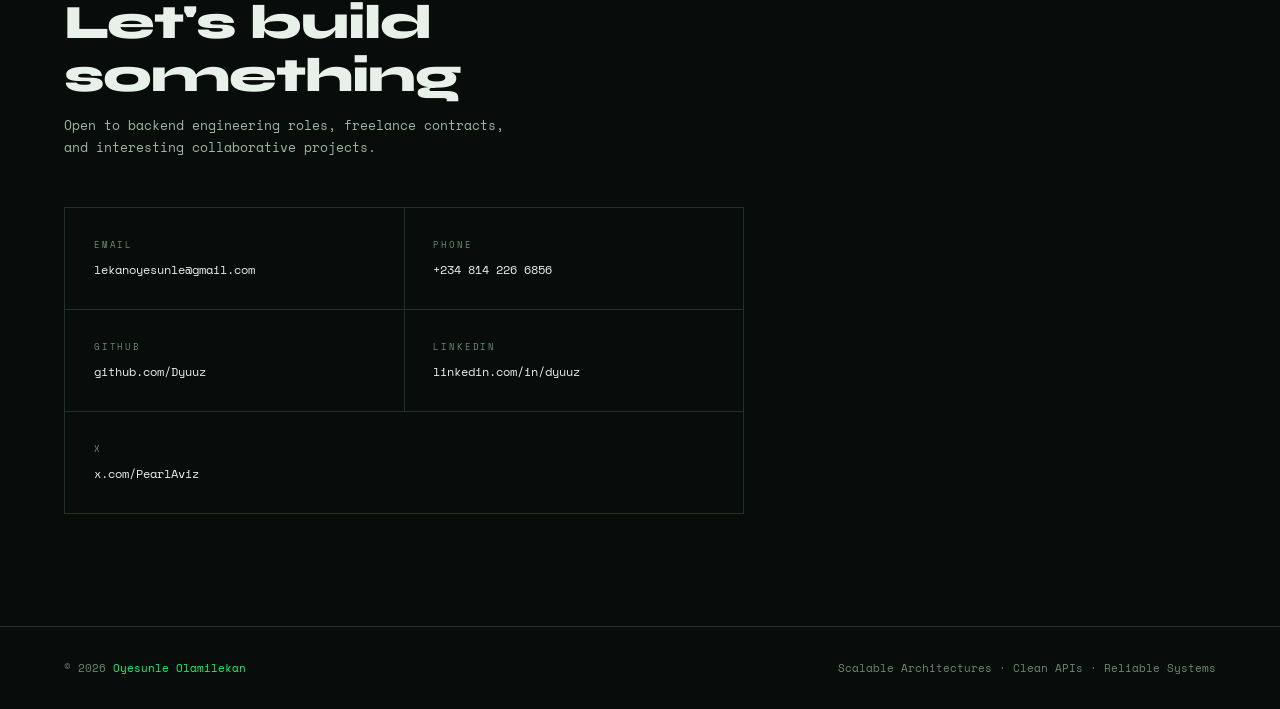
==== commit cb70e738: "update: main page template" ====
--- a/index.html
+++ b/index.html
@@ -153,17 +153,17 @@
     <div class="skill-card reveal">
       <div class="skill-card-tag">Data</div>
       <h3>Data Engineering</h3>
-      <div class="skill-list"><span class="tag">Real-Time Pipelines</span><span class="tag">API Aggregation</span><span class="tag">ML Workflow Integration</span><span class="tag">Data Ingestion</span></div>
+      <div class="skill-list"><span class="tag">Real-Time Data Pipelines</span><span class="tag">API Aggregation</span><span class="tag">ML Workflow Integration</span><span class="tag">LLM/RAG Integration</span><span class="tag">Data Ingestion</span></div>
     </div>
     <div class="skill-card reveal">
       <div class="skill-card-tag">Storage</div>
       <h3>Databases</h3>
-      <div class="skill-list"><span class="tag">PostgreSQL</span><span class="tag">ORM Optimization</span><span class="tag">Performance Tuning</span><span class="tag">Relational Modeling</span></div>
+      <div class="skill-list"><span class="tag">PostgreSQL</span><span class="tag">SQLite</span><span class="tag">Redis</span><span class="tag">ORM Optimization</span><span class="tag">Performance Tuning</span><span class="tag">Relational Modeling</span><span class="tag">Database Reliability</span></div>
     </div>
     <div class="skill-card reveal">
       <div class="skill-card-tag">Design</div>
       <h3>Architecture</h3>
-      <div class="skill-list"><span class="tag">Microservices</span><span class="tag">Event-Driven</span><span class="tag">Caching strategies</span><span class="tag">Concurrency Control</span><span class="tag">Layered Architecture</span><span class="tag">System Design</span></div>
+      <div class="skill-list"><span class="tag">Microservices</span><span class="tag">Monolith</span><span class="tag">Event-Driven</span><span class="tag">Caching strategies</span><span class="tag">Concurrency Control</span><span class="tag">Layered Architecture</span><span class="tag">System Design</span></div>
     </div>
   </div>
 </section>
@@ -175,7 +175,7 @@
   <div class="experience-list">
 
     <div class="exp-item reveal">
-      <div class="exp-date">Dec 2025 – Present</div>
+      <div class="exp-date">Dec 2025 - Present</div>
       <div class="exp-dot"></div>
       <div>
         <div class="exp-role">Backend & Data Engineer</div>
@@ -189,7 +189,7 @@
     </div>
 
     <div class="exp-item reveal">
-      <div class="exp-date">Jun 2025 – Feb 2026</div>
+      <div class="exp-date">Jun 2025 - Feb 2026</div>
       <div class="exp-dot"></div>
       <div>
         <div class="exp-role">Advanced Backend Engineering</div>
@@ -253,8 +253,9 @@
       </div>
       <div class="de-showcase-title">Deep-dive into my data systems work</div>
       <p class="de-showcase-desc">
-        Architecture & systems design, real-time data pipelines, matching engines, 
-        financial workflows, scraping infrastructure, browser automation, and execution systems.
+        Architecture & systems design, real-time sports betting data pipelines, matching engines, 
+        financial workflows, scraping infrastructure, browser automation, execution systems,
+        logging, and Google Sheets-based persistence.
       </p>
     </div>
     <a href="/project/data-systems" class="de-showcase-btn">
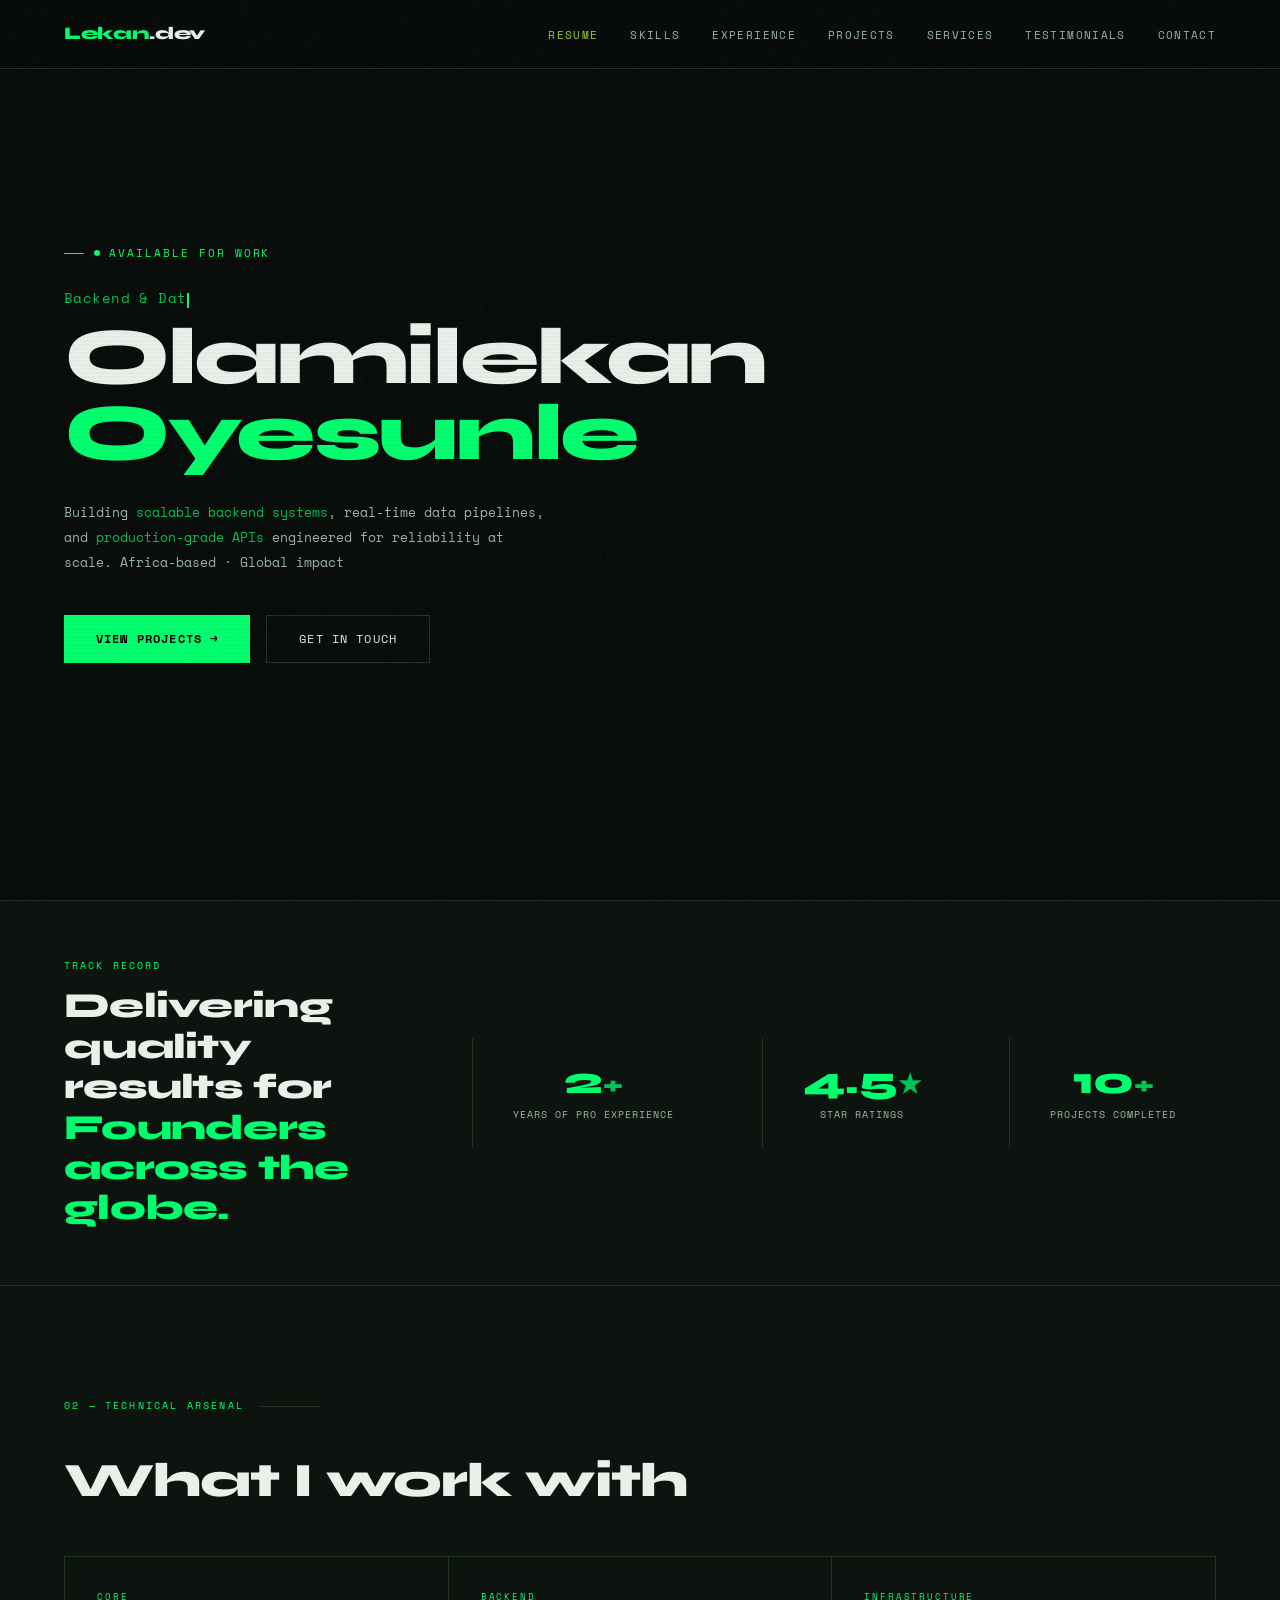
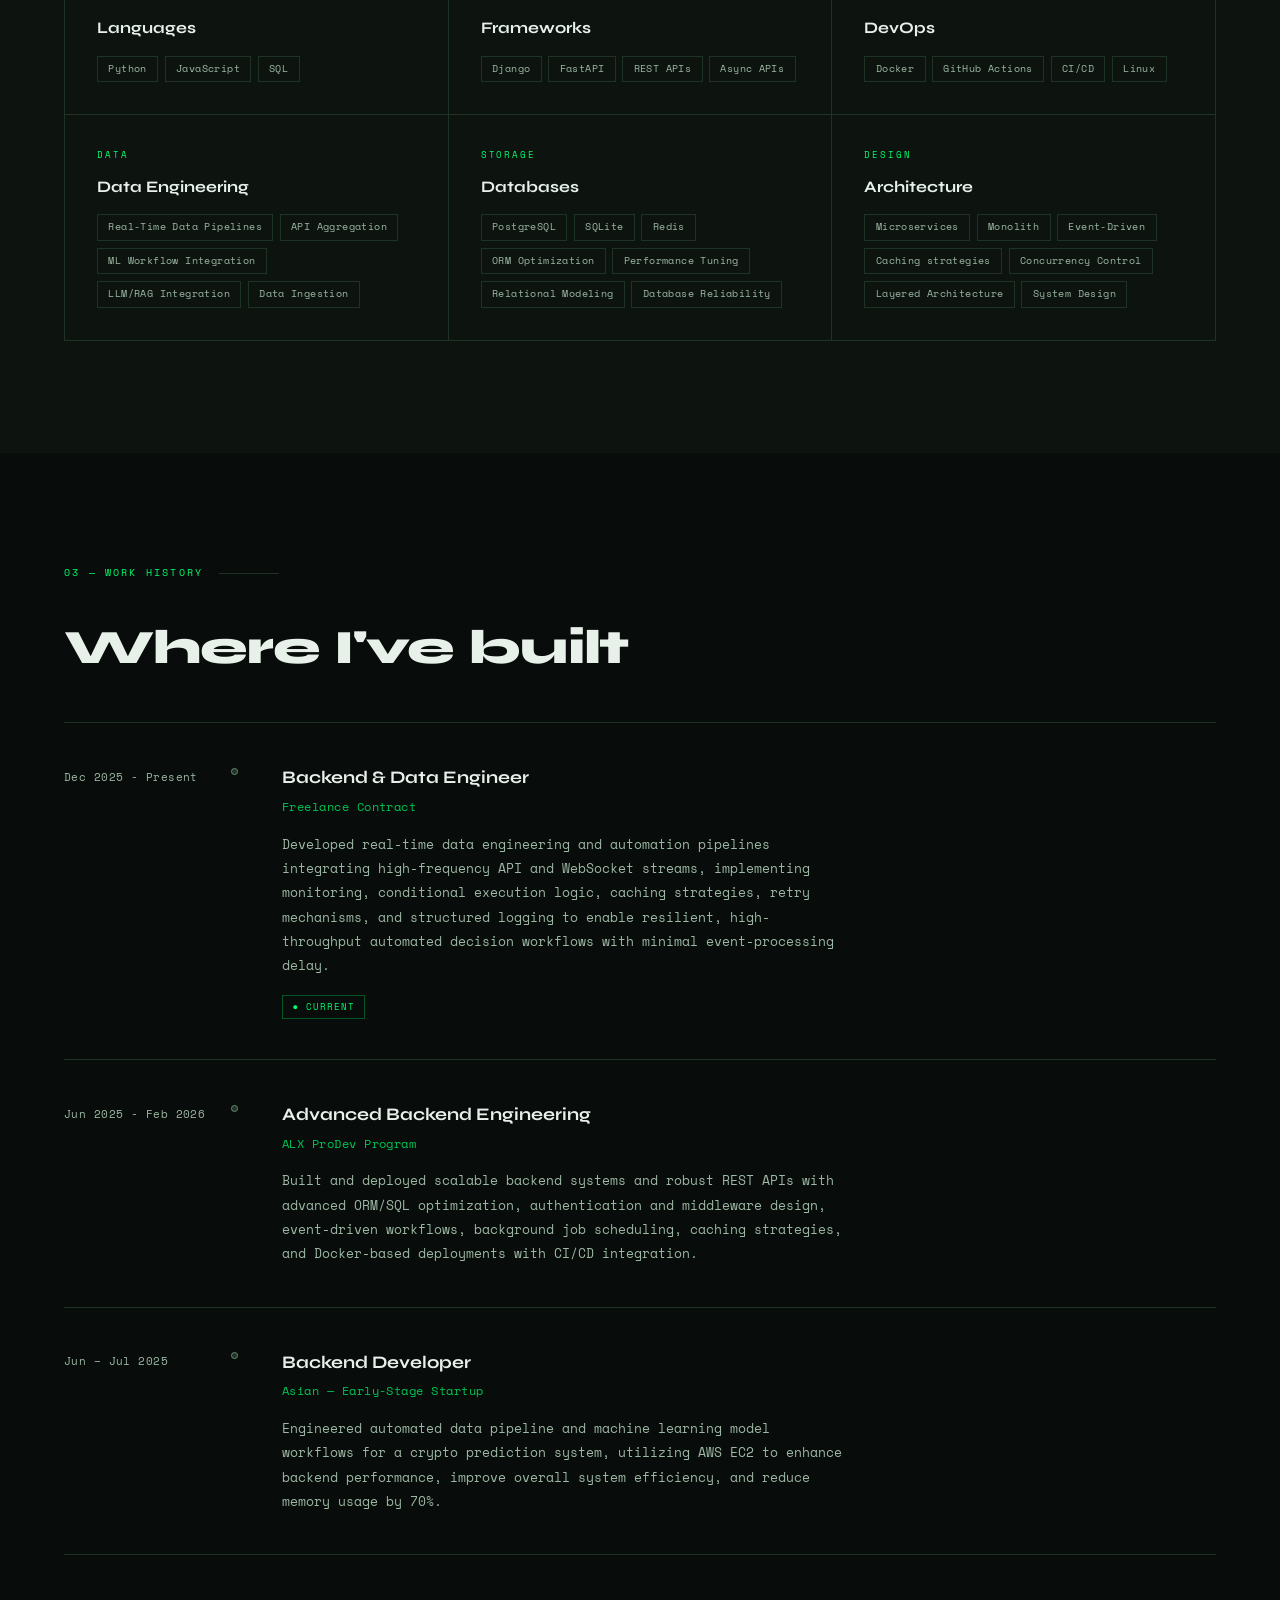
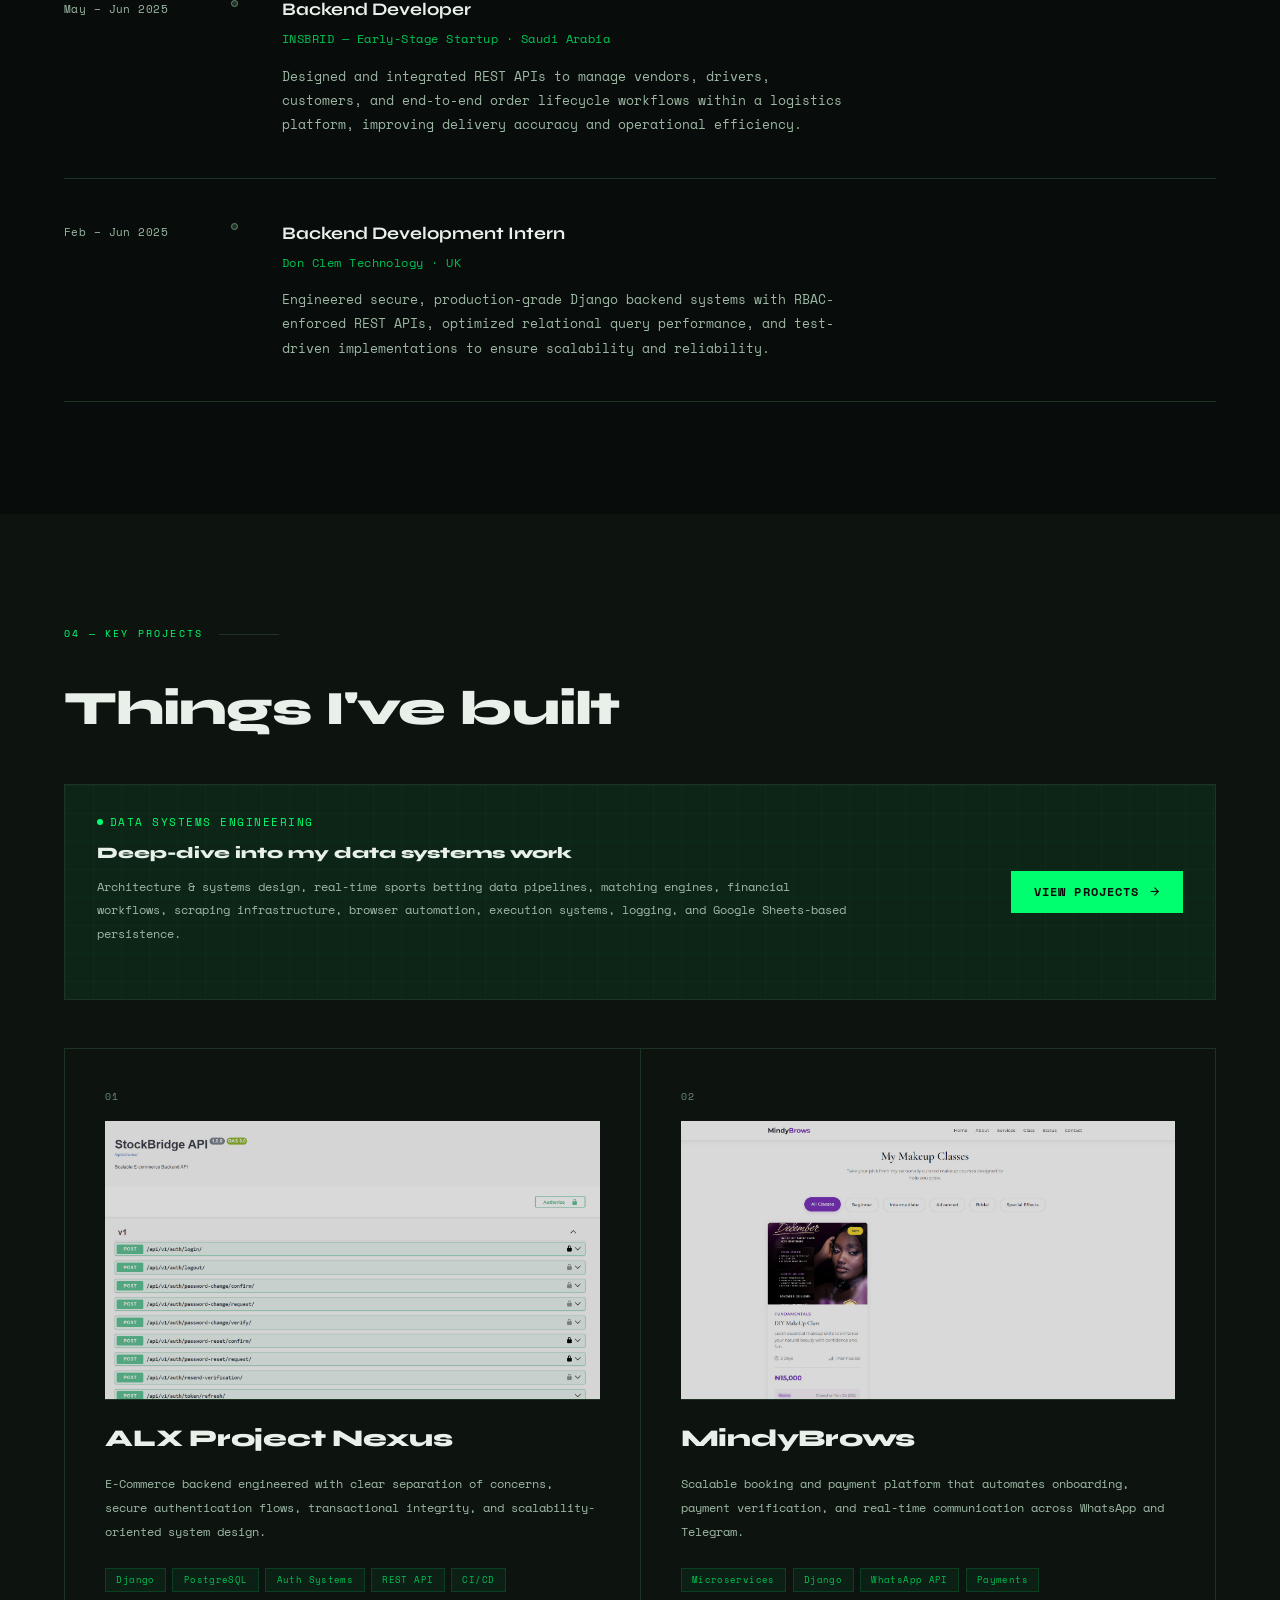
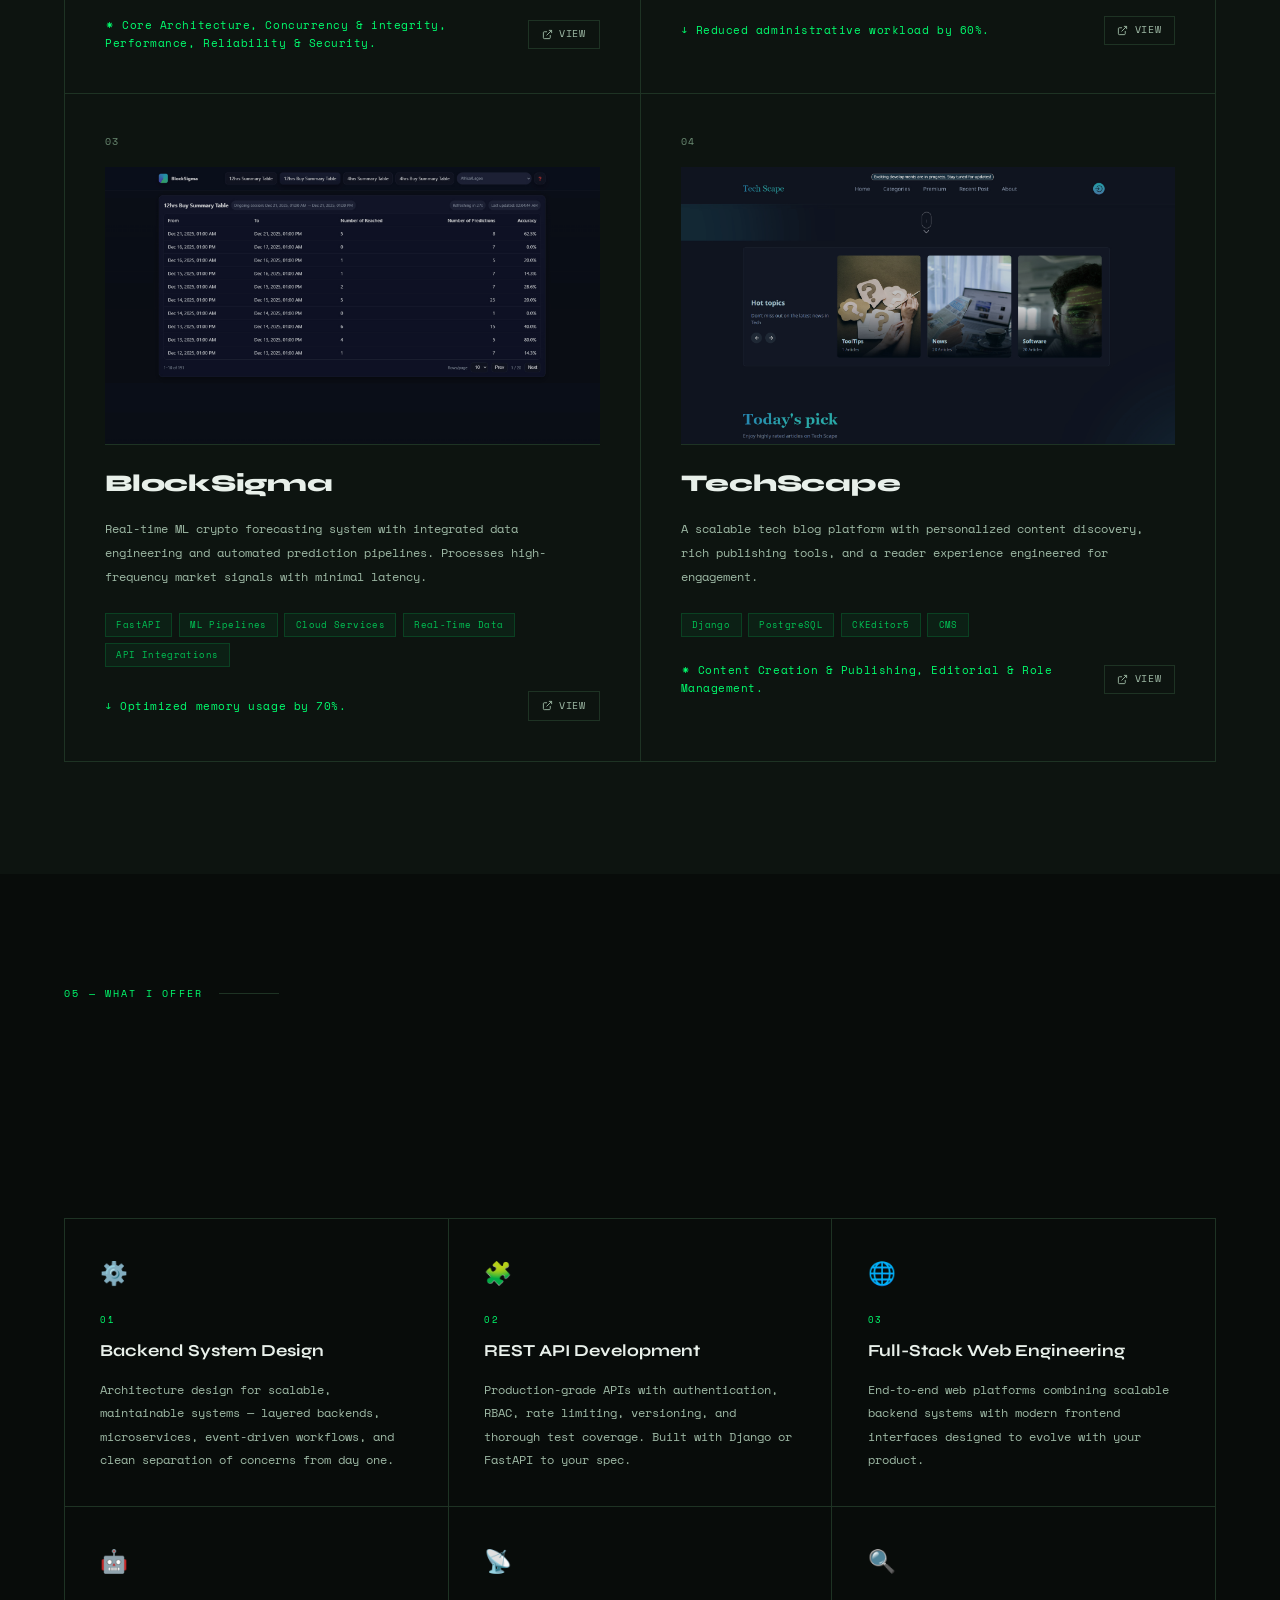
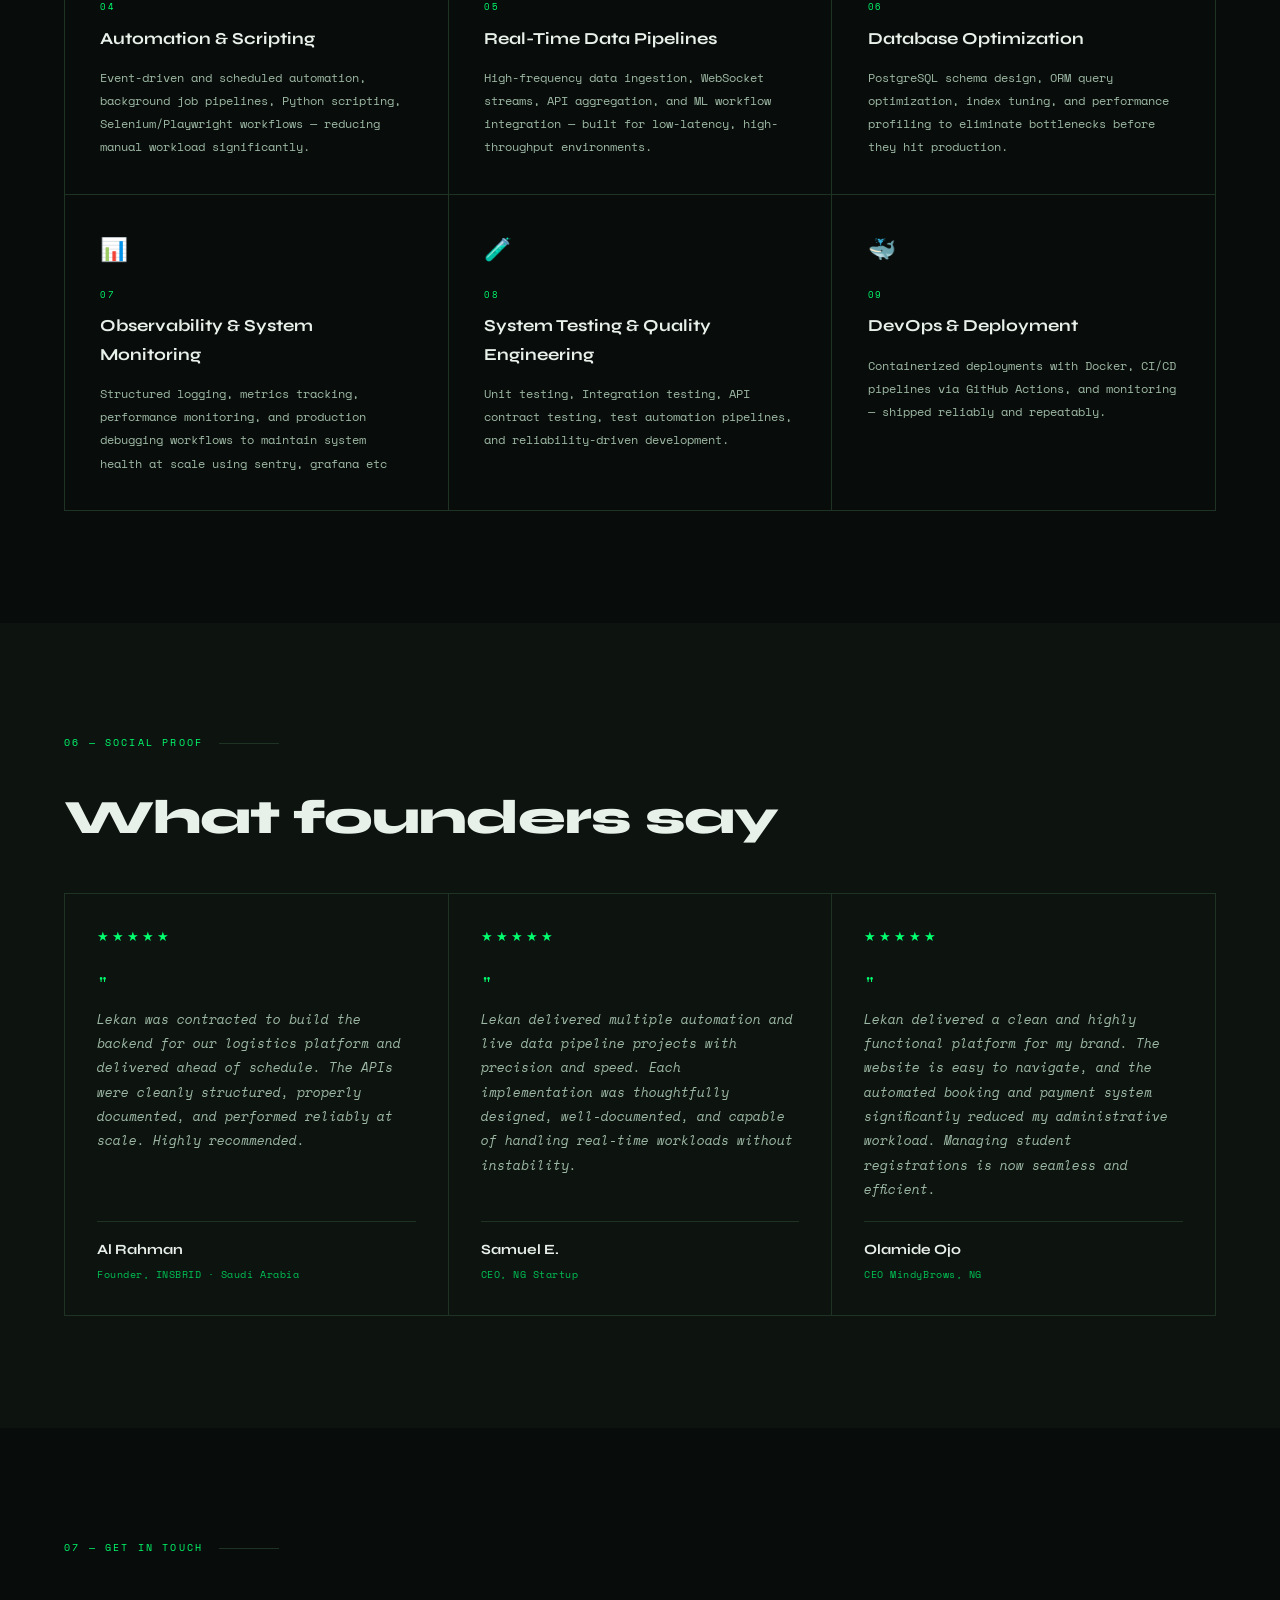
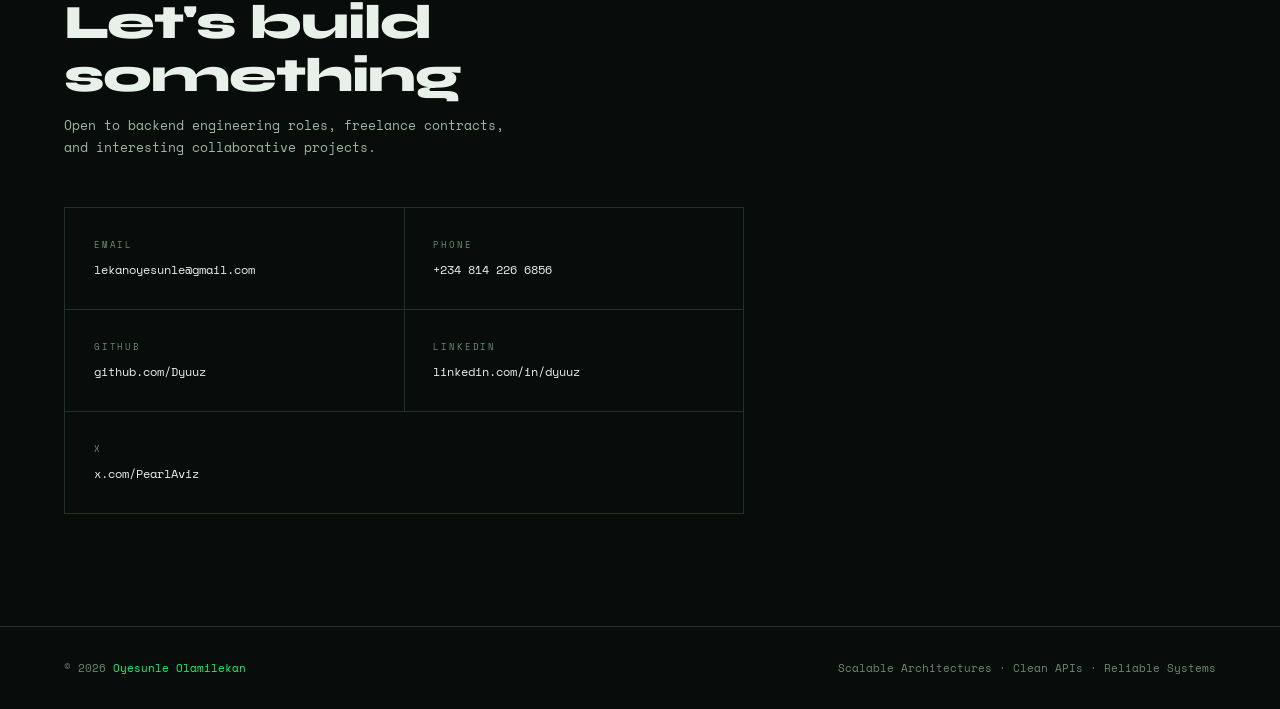
==== commit 89daa164: "rem: gtag log" ====
--- a/index.html
+++ b/index.html
@@ -27,7 +27,6 @@
     <meta name="twitter:description" content="Scalable backend systems and real-time data workflows." />
     <meta name="twitter:image" content="https://lekanoyesunle.com/avatar.jpeg" />
 
-    <!-- Google tag (gtag.js) -->
     <script async src="https://www.googletagmanager.com/gtag/js?id=G-55TB5JM8K6"></script>
     <script>
       window.dataLayer = window.dataLayer || [];
